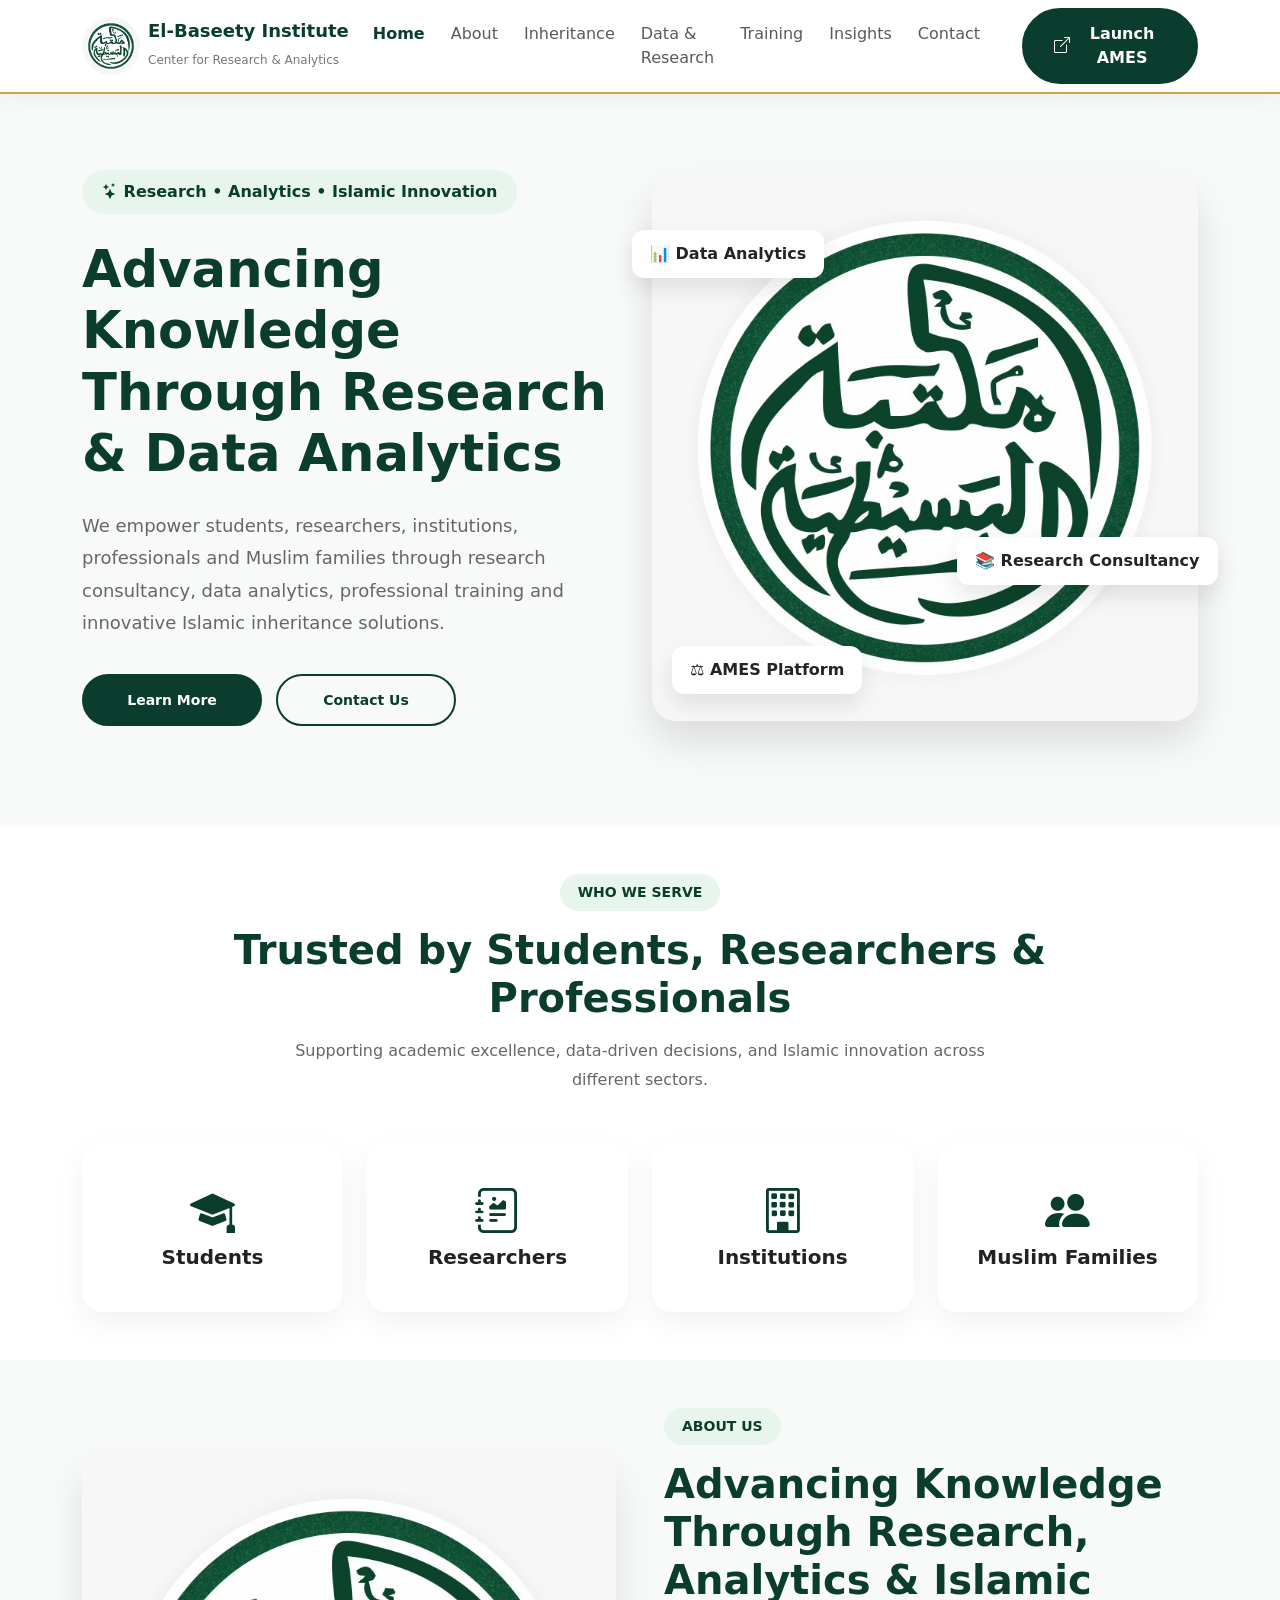
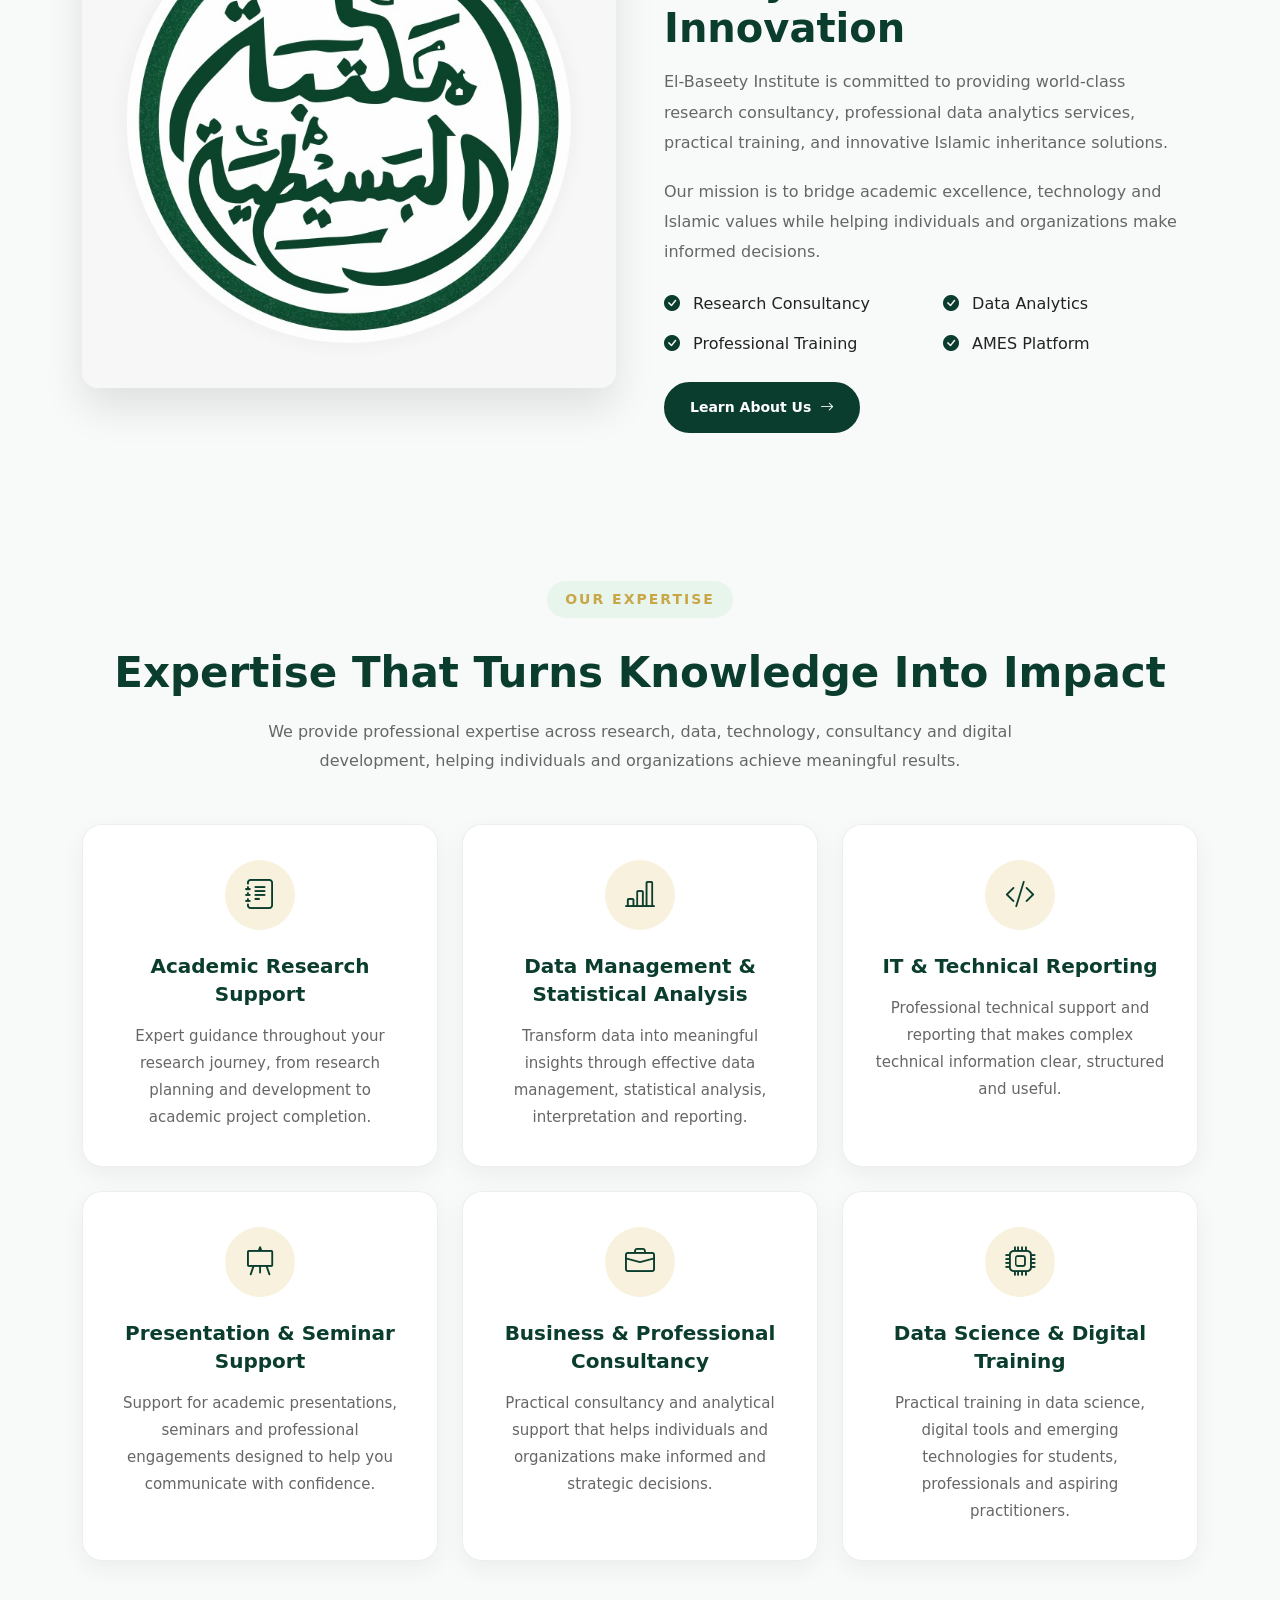
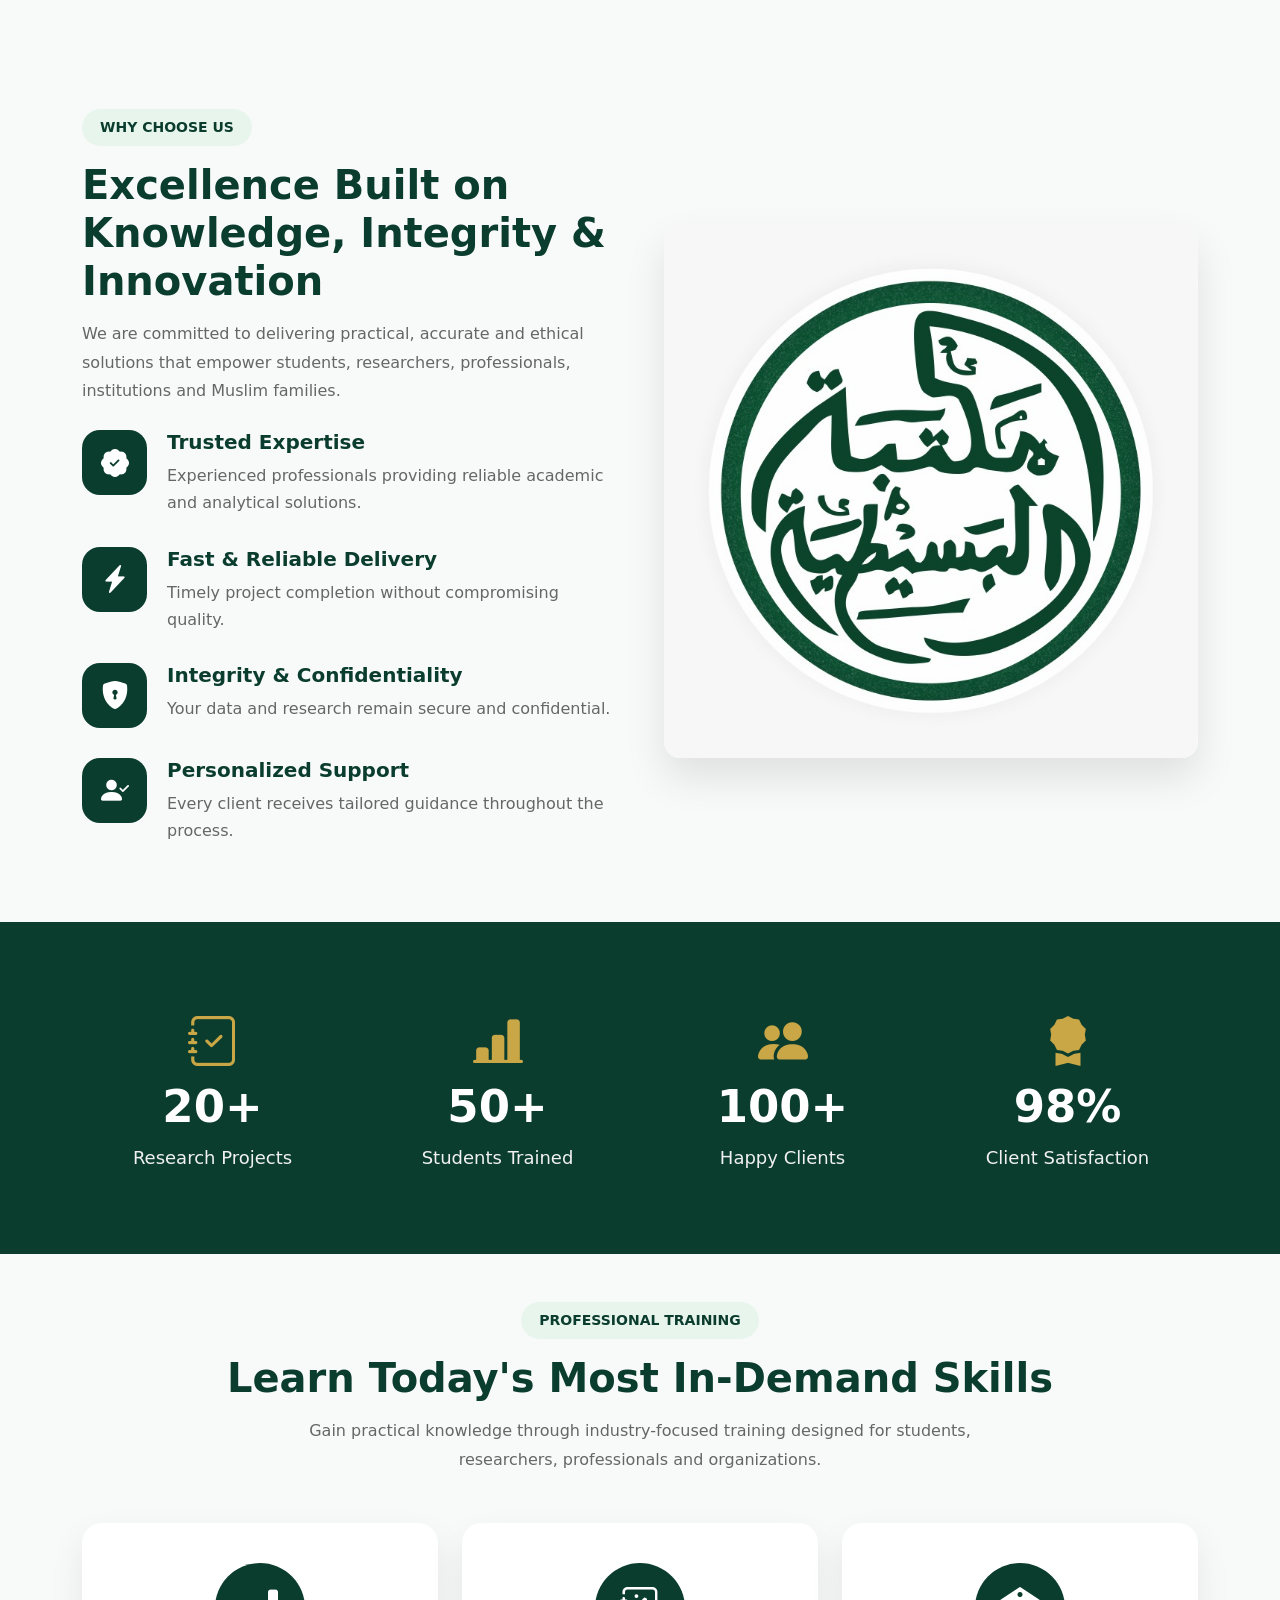
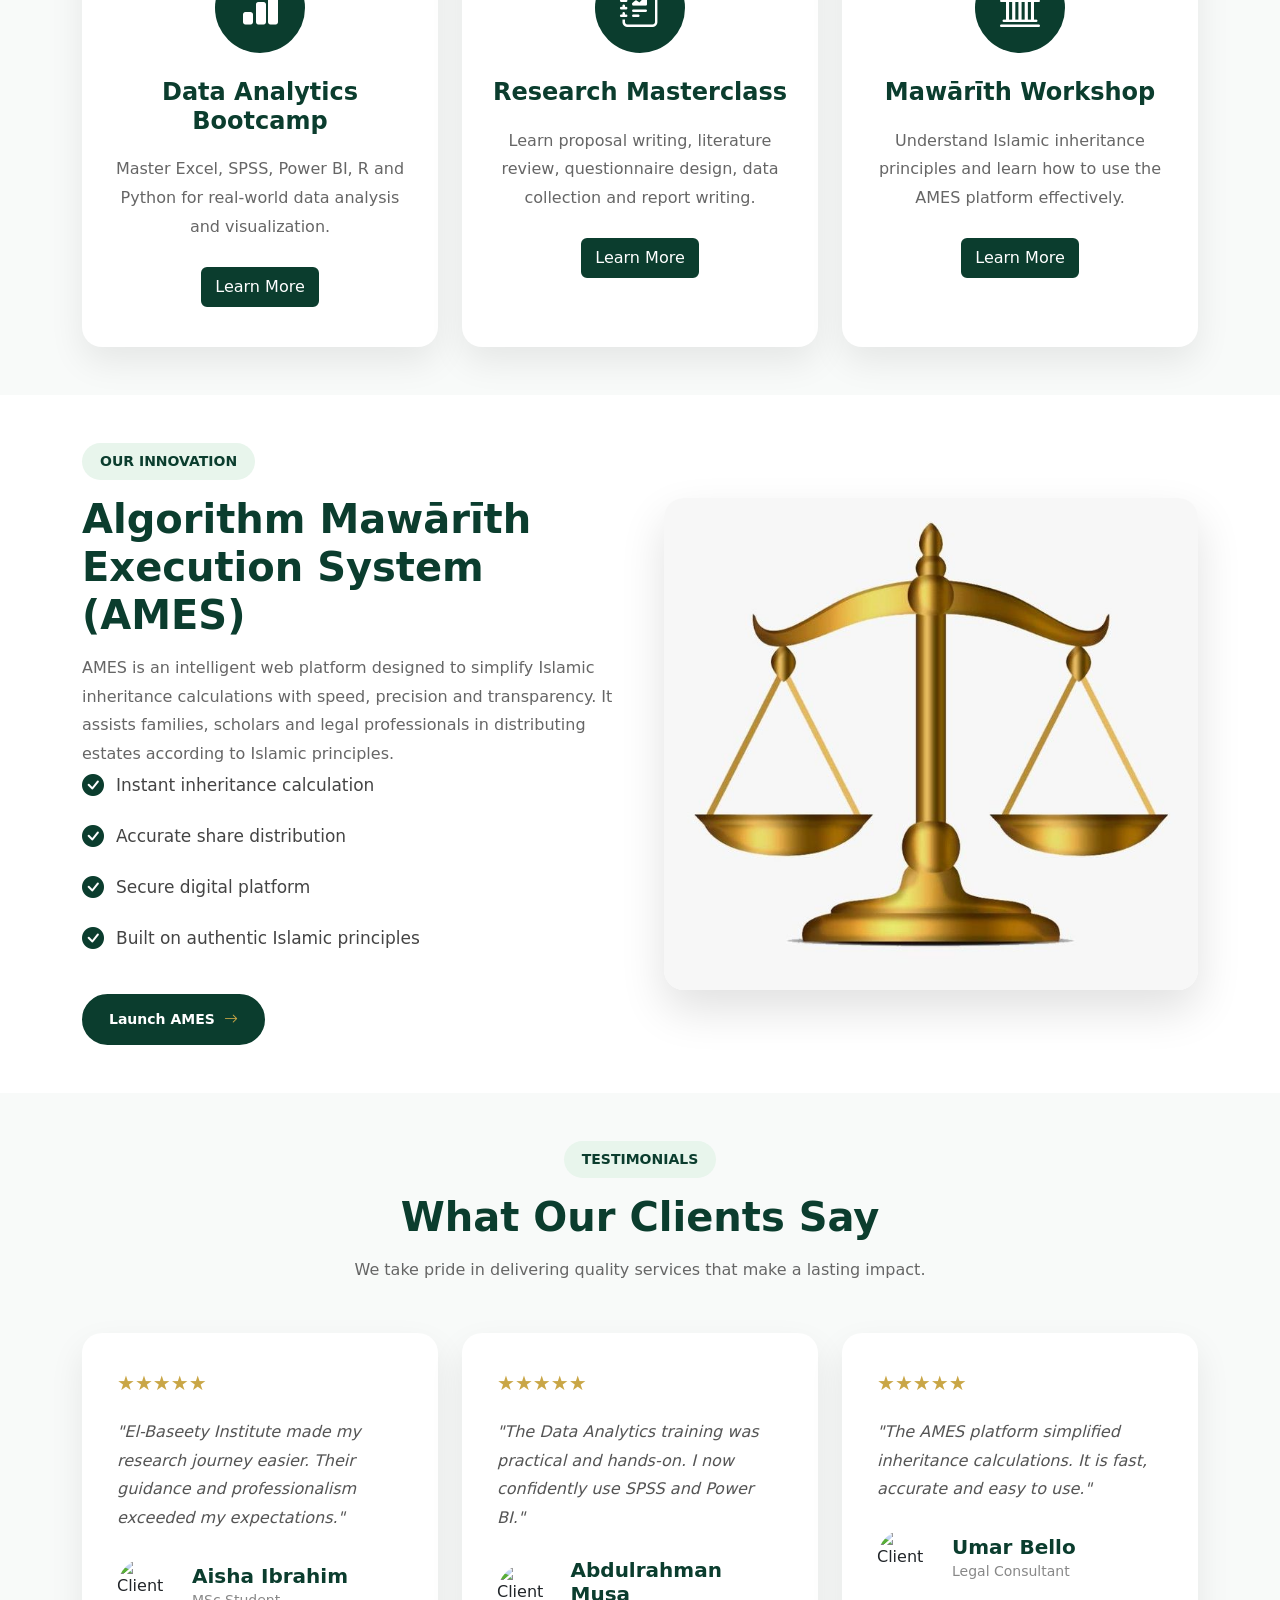
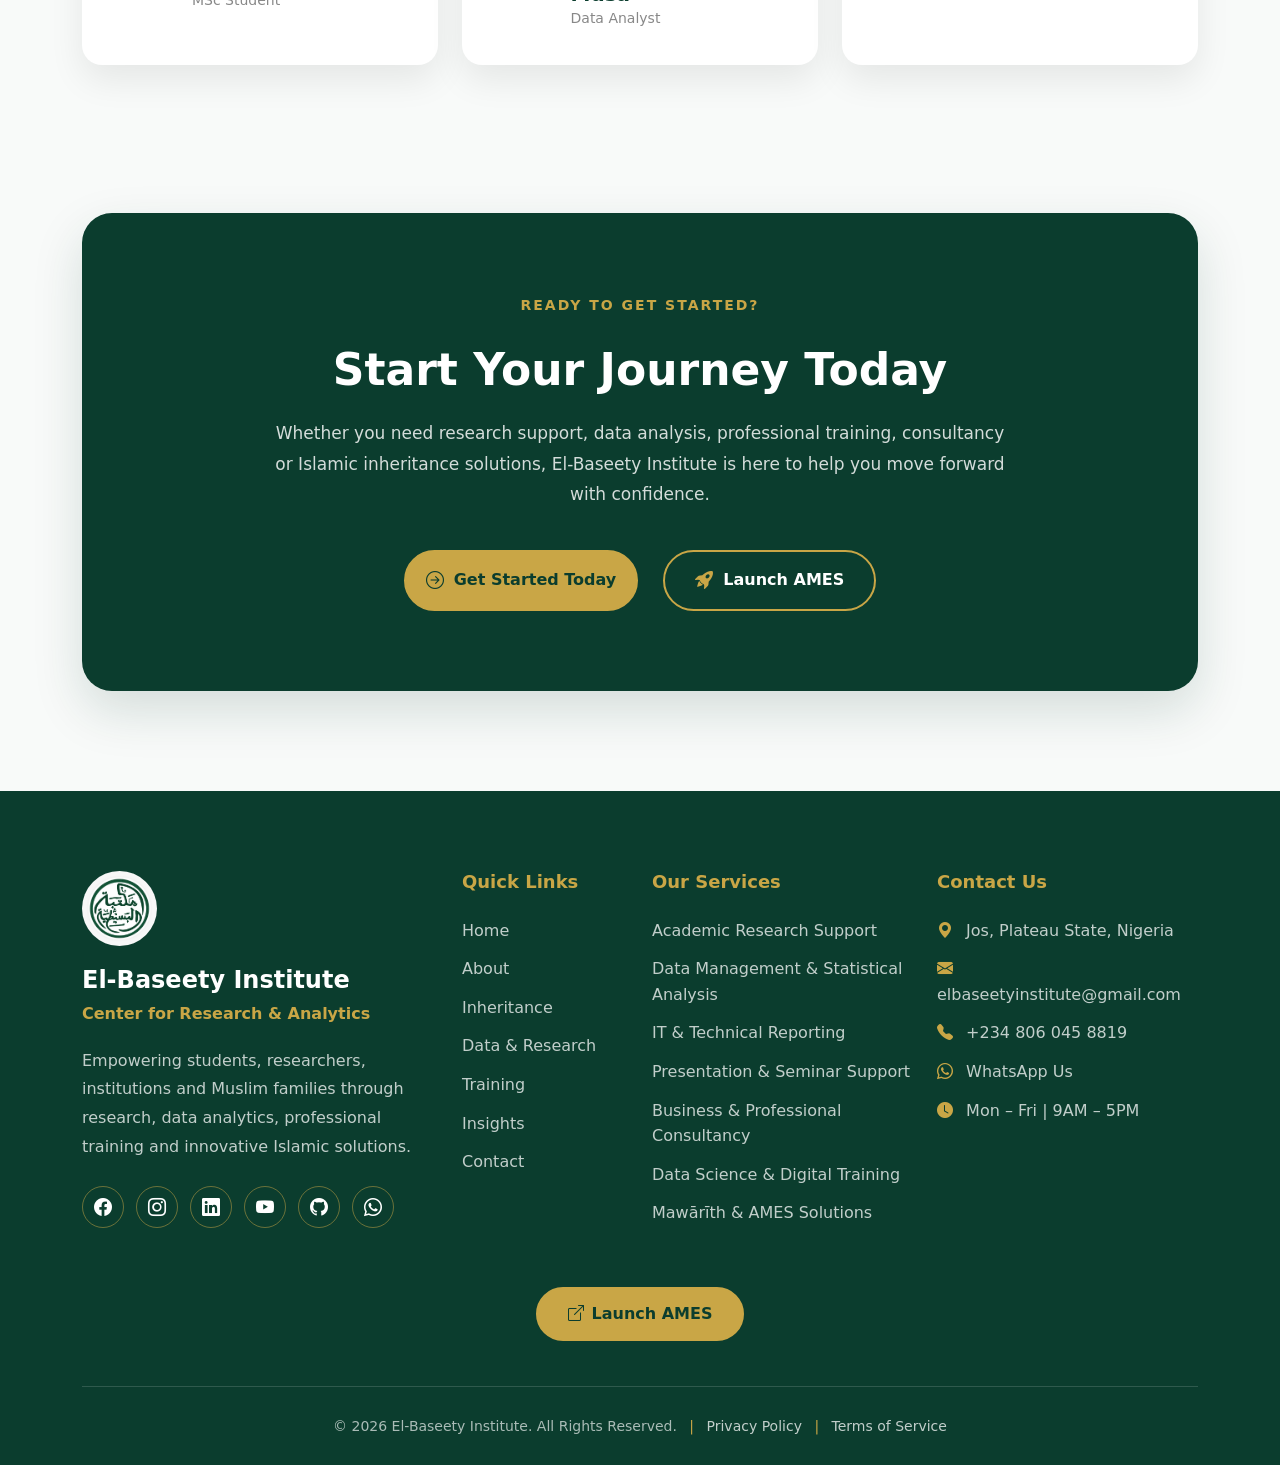
==== index.html @ 878f64c5 "Complete El-Baseety Institute website" ====
<!DOCTYPE html>
<html lang="en">

<head>

<meta charset="UTF-8">
<meta name="viewport" content="width=device-width, initial-scale=1.0">

<title>El-Baseety Institute | Center for Research & Analytics</title>

<!-- Bootstrap CSS -->
<link href="bootstrap-5.3.8-dist/css/bootstrap.min.css"
rel="stylesheet">

<!-- Bootstrap Icons -->
<link rel="stylesheet"
href="https://cdn.jsdelivr.net/npm/bootstrap-icons@1.11.3/font/bootstrap-icons.min.css">

<!-- Google Fonts -->
<link href="https://fonts.googleapis.com/css2?family=Poppins:wght@300;400;500;600;700;800&display=swap"
rel="stylesheet">

<!-- Custom CSS -->
<link rel="stylesheet" href="style.css">
<link rel="stylesheet" href="bootstrap-5.3.8-dist/css/bootstrap.min.css">

</head>

<body>
<!-- ================= NAVBAR ================= -->

<nav class="navbar navbar-expand-lg fixed-top custom-navbar">
<div class="container">

<!-- Logo -->

<a class="navbar-brand d-flex align-items-center" href="index.html">

<img src="bootstrap-5.3.8-dist/WhatsApp Image 2026-04-06 at 10.52.43 PM.jpeg"
    alt="Logo"
    class="logo">

<div class="ms-2">

<h5 class="mb-0">
    El-Baseety Institute
</h5>

<small>
    Center for Research & Analytics
</small>

</div>

</a>

<!-- Mobile Button -->

<button class="navbar-toggler"
type="button"
data-bs-toggle="collapse"
data-bs-target="#navbarMenu">

<span class="navbar-toggler-icon"></span>

</button>

<!-- Menu -->

<div class="collapse navbar-collapse"
id="navbarMenu">

<ul class="navbar-nav ms-auto me-3">

<li class="nav-item">
    <a class="nav-link active" href="index.html">Home</a>
</li>

<li class="nav-item">
    <a class="nav-link" href="about.html">About</a>
</li>

<li class="nav-item">
    <a class="nav-link" href="inheritance.html">Inheritance</a>
</li>

<li class="nav-item">
    <a class="nav-link" href="Data_research.html">Data & Research</a>
</li>

<li class="nav-item">
    <a class="nav-link" href="Training.html">Training</a>
</li>

<li class="nav-item">
    <a class="nav-link" href="insight.html">Insights</a>
</li>

<li class="nav-item">
    <a class="nav-link" href="contact.html">Contact</a>
</li>

</ul>

<a href="https://your-ames-link.com"
target="_blank"
class="btn btn-launch">

<i class="bi bi-box-arrow-up-right me-2"></i>

Launch AMES

</a>

</div>

</div>

</nav>
<!-- ================= HERO SECTION ================= -->

<section class="hero">

<div class="container">

<div class="row align-items-center">

    <!-- Left Content -->

    <div class="col-lg-6">

        <span class="hero-badge">

            <i class="bi bi-stars"></i>

            Research • Analytics • Islamic Innovation

        </span>

        <h1>

            Advancing Knowledge Through Research &
            Data Analytics

        </h1>

        <p>

            We empower students, researchers, institutions,
            professionals and Muslim families through
            research consultancy, data analytics,
            professional training and innovative
            Islamic inheritance solutions.

        </p>

        <div class="hero-buttons">

            <a href="about.html" class="btn btn-brand">

                Learn More

            </a>

            <a href="contact.html" class="btn btn-outline-brand">

                Contact Us

            </a>

        </div>

    </div>

    <!-- Right Image -->

    <div class="col-lg-6">

        <div class="hero-image">

            <img src="bootstrap-5.3.8-dist/WhatsApp Image 2026-04-06 at 10.52.43 PM.jpeg"
                    class="img-fluid"
                    alt="Research">

            <div class="floating-card card1">

                📊 Data Analytics

            </div>

            <div class="floating-card card2">

                📚 Research Consultancy

            </div>

            <div class="floating-card card3">

                ⚖️ AMES Platform

            </div>

        </div>

    </div>

</div>

</div>

</section>
<!-- ================= TRUSTED BY ================= -->

<section class="trusted py-5">

<div class="container">

<div class="text-center mb-5">

    <span class="section-tag">
        WHO WE SERVE
    </span>

    <h2 class="section-title">

        Trusted by Students, Researchers &
        Professionals

    </h2>

    <p class="section-text">

        Supporting academic excellence, data-driven decisions,
        and Islamic innovation across different sectors.

    </p>

</div>

<div class="row text-center g-4">

    <div class="col-6 col-md-3">

        <div class="trusted-card">

            <i class="bi bi-mortarboard-fill"></i>

            <h5>Students</h5>

        </div>

    </div>

    <div class="col-6 col-md-3">

        <div class="trusted-card">

            <i class="bi bi-journal-richtext"></i>

            <h5>Researchers</h5>

        </div>

    </div>

    <div class="col-6 col-md-3">

        <div class="trusted-card">

            <i class="bi bi-building"></i>

            <h5>Institutions</h5>

        </div>

    </div>

    <div class="col-6 col-md-3">

        <div class="trusted-card">

            <i class="bi bi-people-fill"></i>

            <h5>Muslim Families</h5>

        </div>

    </div>

</div>

</div>

</section>
<!-- ================= ABOUT PREVIEW ================= -->

<section class="about-preview py-5">

<div class="container">

<div class="row align-items-center g-5">

    <!-- Left Image -->

    <div class="col-lg-6">

        <div class="about-image">

            <img src="bootstrap-5.3.8-dist/WhatsApp Image 2026-04-06 at 10.52.43 PM.jpeg"
                    class="img-fluid rounded-4"
                    alt="El-Baseety Institute">

        </div>

    </div>

    <!-- Right Content -->

    <div class="col-lg-6">

        <span class="section-tag">

            ABOUT US

        </span>

        <h2 class="section-title">

            Advancing Knowledge Through Research,
            Analytics & Islamic Innovation

        </h2>

        <p>

            El-Baseety Institute is committed to providing
            world-class research consultancy, professional
            data analytics services, practical training,
            and innovative Islamic inheritance solutions.

        </p>

        <p>

            Our mission is to bridge academic excellence,
            technology and Islamic values while helping
            individuals and organizations make informed decisions.

        </p>

        <div class="row mt-4">

            <div class="col-6 mb-3">

                <div class="about-item">

                    <i class="bi bi-check-circle-fill"></i>

                    Research Consultancy

                </div>

            </div>

            <div class="col-6 mb-3">

                <div class="about-item">

                    <i class="bi bi-check-circle-fill"></i>

                    Data Analytics

                </div>

            </div>

            <div class="col-6 mb-3">

                <div class="about-item">

                    <i class="bi bi-check-circle-fill"></i>

                    Professional Training

                </div>

            </div>

            <div class="col-6 mb-3">

                <div class="about-item">

                    <i class="bi bi-check-circle-fill"></i>

                    AMES Platform

                </div>

            </div>

        </div>

    <a href="about.html" class="btn-learn">

    Learn About Us

    <i class="bi bi-arrow-right"></i>

</a>

    </div>

</div>

</div>

</section>
<!--=========================================
    OUR EXPERTISE
==========================================-->

<section class="our-expertise">

<div class="container">

    <div class="text-center mb-5">

        <span class="section-tag">
            OUR EXPERTISE
        </span>

        <h2 class="section-title">
            Expertise That Turns Knowledge Into Impact
        </h2>

        <p class="section-description">

            We provide professional expertise across research,
            data, technology, consultancy and digital development,
            helping individuals and organizations achieve meaningful results.

        </p>

    </div>

    <div class="row g-4">

        <!-- Academic Research -->

        <div class="col-lg-4 col-md-6">

            <div class="service-card">

                <div class="service-icon">
                    <i class="bi bi-journal-text"></i>
                </div>

                <h3>Academic Research Support</h3>

                <p>
                    Expert guidance throughout your research journey,
                    from research planning and development to
                    academic project completion.
                </p>

            </div>

        </div>


        <!-- Data Analysis -->

        <div class="col-lg-4 col-md-6">

            <div class="service-card">

                <div class="service-icon">
                    <i class="bi bi-bar-chart-line"></i>
                </div>

                <h3>Data Management & Statistical Analysis</h3>

                <p>
                    Transform data into meaningful insights through
                    effective data management, statistical analysis,
                    interpretation and reporting.
                </p>

            </div>

        </div>


        <!-- IT -->

        <div class="col-lg-4 col-md-6">

            <div class="service-card">

                <div class="service-icon">
                    <i class="bi bi-code-slash"></i>
                </div>

                <h3>IT & Technical Reporting</h3>

                <p>
                    Professional technical support and reporting
                    that makes complex technical information clear,
                    structured and useful.
                </p>

            </div>

        </div>


        <!-- Presentation -->

        <div class="col-lg-4 col-md-6">

            <div class="service-card">

                <div class="service-icon">
                    <i class="bi bi-easel"></i>
                </div>

                <h3>Presentation & Seminar Support</h3>

                <p>
                    Support for academic presentations, seminars
                    and professional engagements designed to help
                    you communicate with confidence.
                </p>

            </div>

        </div>


        <!-- Consultancy -->

        <div class="col-lg-4 col-md-6">

            <div class="service-card">

                <div class="service-icon">
                    <i class="bi bi-briefcase"></i>
                </div>

                <h3>Business & Professional Consultancy</h3>

                <p>
                    Practical consultancy and analytical support
                    that helps individuals and organizations make
                    informed and strategic decisions.
                </p>

            </div>

        </div>


        <!-- Data Science -->

        <div class="col-lg-4 col-md-6">

            <div class="service-card">

                <div class="service-icon">
                    <i class="bi bi-cpu"></i>
                </div>

                <h3>Data Science & Digital Training</h3>

                <p>
                    Practical training in data science, digital
                    tools and emerging technologies for students,
                    professionals and aspiring practitioners.
                </p>

            </div>

        </div>

    </div>

</div>

</section>
<!-- ================= WHY CHOOSE US ================= -->

<section class="why-us py-5">

<div class="container">

<div class="row align-items-center g-5">

    <!-- Left -->

    <div class="col-lg-6">

        <span class="section-tag">

            WHY CHOOSE US

        </span>

        <h2 class="section-title">

            Excellence Built on Knowledge, Integrity & Innovation

        </h2>

        <p class="section-text mb-4">

            We are committed to delivering practical, accurate and ethical
            solutions that empower students, researchers, professionals,
            institutions and Muslim families.

        </p>

        <div class="why-item">

            <i class="bi bi-patch-check-fill"></i>

            <div>

                <h5>Trusted Expertise</h5>

                <p>
                    Experienced professionals providing reliable academic
                    and analytical solutions.
                </p>

            </div>

        </div>

        <div class="why-item">

            <i class="bi bi-lightning-charge-fill"></i>

            <div>

                <h5>Fast & Reliable Delivery</h5>

                <p>
                    Timely project completion without compromising quality.
                </p>

            </div>

        </div>

        <div class="why-item">

            <i class="bi bi-shield-lock-fill"></i>

            <div>

                <h5>Integrity & Confidentiality</h5>

                <p>
                    Your data and research remain secure and confidential.
                </p>

            </div>

        </div>

        <div class="why-item">

            <i class="bi bi-person-check-fill"></i>

            <div>

                <h5>Personalized Support</h5>

                <p>
                    Every client receives tailored guidance throughout the process.
                </p>

            </div>

        </div>

    </div>

    <!-- Right -->

    <div class="col-lg-6">

        <div class="why-image">

            <img src="bootstrap-5.3.8-dist/WhatsApp Image 2026-04-06 at 10.52.43 PM.jpeg"
                    class="img-fluid rounded-4"
                    alt="Why Choose Us">

        </div>

    </div>

</div>

</div>

</section>
<!--================ IMPACT STATS ================-->

<section class="stats-section py-5">

<div class="container">

<div class="row text-center g-4">

    <div class="col-md-3 col-6">

        <div class="stat-box">

            <i class="bi bi-journal-check"></i>

            <h2>20+</h2>

            <p>Research Projects</p>

        </div>

    </div>

    <div class="col-md-3 col-6">

        <div class="stat-box">

            <i class="bi bi-bar-chart-line-fill"></i>

            <h2>50+</h2>

            <p>Students Trained</p>

        </div>

    </div>

    <div class="col-md-3 col-6">

        <div class="stat-box">

            <i class="bi bi-people-fill"></i>

            <h2>100+</h2>

            <p>Happy Clients</p>

        </div>

    </div>

    <div class="col-md-3 col-6">

        <div class="stat-box">

            <i class="bi bi-award-fill"></i>

            <h2>98%</h2>

            <p>Client Satisfaction</p>

        </div>

    </div>

</div>

</div>

</section>
<!--================ FEATURED TRAINING ================-->

<section class="training-section py-5">

<div class="container">

<div class="text-center mb-5">

    <span class="section-tag">

        PROFESSIONAL TRAINING

    </span>

    <h2 class="section-title">

        Learn Today's Most In-Demand Skills

    </h2>

    <p class="section-text">

        Gain practical knowledge through industry-focused training designed
        for students, researchers, professionals and organizations.

    </p>

</div>

<div class="row g-4">

    <!-- Course 1 -->

    <div class="col-lg-4">

        <div class="course-card">

            <div class="course-icon">

                <i class="bi bi-bar-chart-fill"></i>

            </div>

            <h4>

                Data Analytics Bootcamp

            </h4>

            <p>

                Master Excel, SPSS, Power BI, R and Python for real-world
                data analysis and visualization.

            </p>

            <a href="training.html" class="btn btn-brand">

                Learn More

            </a>

        </div>

    </div>

    <!-- Course 2 -->

    <div class="col-lg-4">

        <div class="course-card">

            <div class="course-icon">

                <i class="bi bi-journal-richtext"></i>

            </div>

            <h4>

                Research Masterclass

            </h4>

            <p>

                Learn proposal writing, literature review,
                questionnaire design, data collection and report writing.

            </p>

            <a href="training.html" class="btn btn-brand">

                Learn More

            </a>

        </div>

    </div>

    <!-- Course 3 -->

    <div class="col-lg-4">

        <div class="course-card">

            <div class="course-icon">

                <i class="bi bi-bank2"></i>

            </div>

            <h4>

                Mawārīth Workshop

            </h4>

            <p>

                Understand Islamic inheritance principles and learn how to
                use the AMES platform effectively.

            </p>

            <a href="training.html" class="btn btn-brand">

                Learn More

            </a>

        </div>

    </div>

</div>

</div>

</section>
<!--================ AMES SHOWCASE ================-->

<section class="ames-showcase py-5">

<div class="container">

<div class="row align-items-center g-5">

    <!-- Left -->

    <div class="col-lg-6">

        <span class="section-tag">

            OUR INNOVATION

        </span>

        <h2 class="section-title">

            Algorithm Mawārīth Execution System (AMES)

        </h2>

        <p class="section-text">

            AMES is an intelligent web platform designed to simplify
            Islamic inheritance calculations with speed, precision and
            transparency. It assists families, scholars and legal
            professionals in distributing estates according to Islamic
            principles.

        </p>

        <div class="ames-feature">

            <i class="bi bi-check-circle-fill"></i>

            Instant inheritance calculation

        </div>

        <div class="ames-feature">

            <i class="bi bi-check-circle-fill"></i>

            Accurate share distribution

        </div>

        <div class="ames-feature">

            <i class="bi bi-check-circle-fill"></i>

            Secure digital platform

        </div>

        <div class="ames-feature">

            <i class="bi bi-check-circle-fill"></i>

            Built on authentic Islamic principles

        </div>

        <div class="mt-4">

<a href="ames.html" class="innovation-btn">

    Launch AMES

    <i class="bi bi-arrow-right"></i>

</a>

</div>

    </div>

    <!-- Right -->

    <div class="col-lg-6">

        <div class="ames-image">

            <img src="./img/AMES.jfif"
                    class="img-fluid"
                    alt="AMES Dashboard">

        </div>

    </div>

</div>

</div>

</section>
<!--================ TESTIMONIALS ================-->

<section class="testimonials py-5">

<div class="container">

<div class="text-center mb-5">

    <span class="section-tag">

        TESTIMONIALS

    </span>

    <h2 class="section-title">

        What Our Clients Say

    </h2>

    <p class="section-text">

        We take pride in delivering quality services that make a lasting impact.

    </p>

</div>

<div class="row g-4">

    <!-- Testimonial 1 -->

    <div class="col-lg-4">

        <div class="testimonial-card">

            <div class="stars">

                ★★★★★

            </div>

            <p>

                "El-Baseety Institute made my research journey easier.
                Their guidance and professionalism exceeded my expectations."

            </p>

            <div class="client-info">

                <img src="images/user1.jpg" alt="Client">

                <div>

                    <h5>Aisha Ibrahim</h5>

                    <small>MSc Student</small>

                </div>

            </div>

        </div>

    </div>

    <!-- Testimonial 2 -->

    <div class="col-lg-4">

        <div class="testimonial-card">

            <div class="stars">

                ★★★★★

            </div>

            <p>

                "The Data Analytics training was practical and hands-on.
                I now confidently use SPSS and Power BI."

            </p>

            <div class="client-info">

                <img src="images/user2.jpg" alt="Client">

                <div>

                    <h5>Abdulrahman Musa</h5>

                    <small>Data Analyst</small>

                </div>

            </div>

        </div>

    </div>

    <!-- Testimonial 3 -->

    <div class="col-lg-4">

        <div class="testimonial-card">

            <div class="stars">

                ★★★★★

            </div>

            <p>

                "The AMES platform simplified inheritance calculations.
                It is fast, accurate and easy to use."

            </p>

            <div class="client-info">

                <img src="images/user3.jpg" alt="Client">

                <div>

                    <h5>Umar Bello</h5>

                    <small>Legal Consultant</small>

                </div>

            </div>

        </div>

    </div>

</div>

</div>

</section>

<!--=========================================
        START TODAY CTA
==========================================-->

<section class="start-today">

    <div class="container">

        <div class="start-today-wrapper">

            <span class="start-today-tag">
                READY TO GET STARTED?
            </span>

            <h2>
                Start Your Journey Today
            </h2>

            <p>
                Whether you need research support, data analysis,
                professional training, consultancy or Islamic
                inheritance solutions, El-Baseety Institute is
                here to help you move forward with confidence.
            </p>

            <div class="start-today-buttons">

                <a href="contact.html"
                   class="start-contact-btn">

                    <i class="bi bi-arrow-right-circle"></i>

                    <span>Get Started Today</span>

                </a>

                <a href="https://your-ames-link.com"
                   target="_blank"
                   class="start-ames-btn">

                    <i class="bi bi-rocket-takeoff-fill"></i>

                    <span>Launch AMES</span>

                </a>

            </div>

        </div>

    </div>

</section>
<!--================ MODERN FOOTER ================-->

<footer class="footer">

<div class="container">

    <div class="row gy-5">

        <!-- Brand -->

        <div class="col-lg-4">

            <img src="bootstrap-5.3.8-dist/WhatsApp Image 2026-04-06 at 10.52.43 PM.jpeg"
                    alt="El-Baseety Institute"
                    class="footer-logo">

            <h3>El-Baseety Institute</h3>

            <p class="footer-subtitle">
                Center for Research & Analytics
            </p>

            <p>
                Empowering students, researchers, institutions and
                Muslim families through research, data analytics,
                professional training and innovative Islamic solutions.
            </p>


            <!-- Social Icons -->

            <div class="social-icons mt-4">

                <a href="https://www.facebook.com/elbaseetyinstitute" aria-label="Facebook">
                    <i class="bi bi-facebook"></i>
                </a>

                <a href="https://www.instagram.com/elbaseetyinstitute" aria-label="Instagram">
                    <i class="bi bi-instagram"></i>
                </a>

                <a href="https://www.linkedin.com/company/elbaseetyinstitute" aria-label="LinkedIn">
                    <i class="bi bi-linkedin"></i>
                </a>

                <a href="https://www.youtube.com/channel/elbaseetyinstitute" aria-label="YouTube">
                    <i class="bi bi-youtube"></i>
                </a>

                <a href="https://github.com/ElBaseety-Institute"
                    target="_blank"
                    aria-label="GitHub">
                    <i class="bi bi-github"></i>
                </a>

                <a href="https://wa.me/2348060458819"
                    target="_blank"
                    aria-label="WhatsApp">
                    <i class="bi bi-whatsapp"></i>
                </a>

            </div>

        </div>


        <!-- Quick Links -->

        <div class="col-lg-2 col-md-6">

            <h5>Quick Links</h5>

            <ul class="footer-links">

                <li>
                    <a href="index.html">Home</a>
                </li>

                <li>
                    <a href="about.html">About</a>
                </li>

                <li>
                    <a href="inheritance.html">Inheritance</a>
                </li>

                <li>
                    <a href="Data_research.html">Data & Research</a>
                </li>

                <li>
                    <a href="Training.html">Training</a>
                </li>

                <li>
                    <a href="insight.html">Insights</a>
                </li>

                <li>
                    <a href="contact.html">Contact</a>
                </li>

            </ul>

        </div>


        <!-- Our Services -->

        <div class="col-lg-3 col-md-6">

            <h5>Our Services</h5>

            <ul class="footer-links">

                <li>
                    <a href="Data_research.html">
                        Academic Research Support
                    </a>
                </li>

                <li>
                    <a href="Data_research.html">
                        Data Management & Statistical Analysis
                    </a>
                </li>

                <li>
                    <a href="Data_research.html">
                        IT & Technical Reporting
                    </a>
                </li>

                <li>
                    <a href="Training.html">
                        Presentation & Seminar Support
                    </a>
                </li>

                <li>
                    <a href="Training.html">
                        Business & Professional Consultancy
                    </a>
                </li>

                <li>
                    <a href="Training.html">
                        Data Science & Digital Training
                    </a>
                </li>

                <li>
                    <a href="inheritance.html">
                        Mawārīth & AMES Solutions
                    </a>
                </li>

            </ul>

        </div>


        <!-- Contact -->

        <div class="col-lg-3">

            <h5>Contact Us</h5>

            <ul class="footer-links">

                <li>

                    <i class="bi bi-geo-alt-fill me-2"></i>

                    Jos, Plateau State, Nigeria

                </li>


                <li>

                    <i class="bi bi-envelope-fill me-2"></i>

                    <a href="mailto:elbaseetyinstitute@gmail.com">

                        elbaseetyinstitute@gmail.com

                    </a>

                </li>


                <li>

                    <i class="bi bi-telephone-fill me-2"></i>

                    <a href="tel:+2348060458819">

                        +234 806 045 8819

                    </a>

                </li>


                <li>

                    <i class="bi bi-whatsapp me-2"></i>

                    <a href="https://wa.me/2348060458819"
                        target="_blank">

                        WhatsApp Us

                    </a>

                </li>


                <li>

                    <i class="bi bi-clock-fill me-2"></i>

                    Mon – Fri | 9AM – 5PM

                </li>

            </ul>

        </div>

    </div>


    <!-- Launch AMES Button -->

    <div class="text-center mt-5">

        <a href="https://your-ames-link.com"
            target="_blank"
            class="btn btn-launch">

            <i class="bi bi-box-arrow-up-right me-2"></i>

            Launch AMES

        </a>

    </div>


    <!-- Footer Bottom -->

    <div class="footer-bottom">

        <p>

            © 2026 El-Baseety Institute. All Rights Reserved.

            <span>|</span>

            <a href="#">
                Privacy Policy
            </a>

            <span>|</span>

            <a href="#">
                Terms of Service
            </a>

        </p>

    </div>

</div>

</footer>


<!-- Bootstrap JS -->

<script src="bootstrap-5.3.8-dist/js/bootstrap.bundle.min.js"></script>

<script src="src.js"></script>

</body>

</html>
---- style.css ----
body{

    font-family: 'Poppins', sans-serif;

    overflow-x:hidden;

    background:#ffffff;

}

/* Navbar */
.custom-navbar  {

background:#fff;

padding:18px 0;

box-shadow:0 4px 25px rgba(0,0,0,.05);

transition:all .4s ease;

z-index:1000;

border-bottom: 2px solid #C9A646;
}

.custom-navbar.scrolled {
    background:#fff;

    box-shadow:0 6px 25px rgba(0,0,0,.08);

    border-bottom:2px solid #C9A646;
}


/* Logo */

.logo{

    width:58px;

    height:58px;

    object-fit:cover;

    border-radius:50%;

}

.navbar-brand h5{

    font-size:18px;

    font-weight:700;

    color:#0B3D2E;

    margin:0;

}

.navbar-brand small{

    font-size:12px;

    color:#777;

}

.nav-link {
    position: relative;
}

.nav-link.active {
    color: #0B3D2E !important;
    font-weight: 700;
}

.nav-link.active::after {
    position: absolute;
    left: 0;
    bottom: 0;
    width: 100%;
    height: 3px;
    background: #C9A646;
    border-radius: 10px;
}
.navbar-nav {
    gap: 10px;
}
@media (max-width: 991px){

    .navbar .navbar-collapse{

        text-align:center;

    }


    .navbar .navbar-nav{

        width:100%;

        align-items:center;

        justify-content:center;

        text-align:center;

    }


    .navbar .navbar-nav .nav-item{

        width:100%;

        text-align:center;

    }


    .navbar .navbar-nav .nav-link{

        display:block;

        text-align:center;

    }

}

/*=============================
    NAVBAR LAUNCH BUTTON
=============================*/

.custom-navbar .btn-launch{

background:#0B3D2E;

color:#fff !important;

padding:12px 30px;

border-radius:50px;

border:2px solid #0B3D2E;

font-weight:600;

transition:all .35s ease;

display:inline-flex;

align-items:center;

text-decoration:none;

margin-left: 18px;

}

.custom-navbar .btn-launch:hover{

background:#C9A646;

border-color:#C9A646;

color:#0B3D2E !important;

transform:translateY(-3px);

}

.custom-navbar.scrolled{

    background:#fff;

    box-shadow:0 6px 25px rgba(0,0,0,.08);
}

.brand-text h4{
    font-size:18px;
}

.brand-text span{
    font-size:11px;
}

.logo-img{
    width:50px;
    height:50px;
}

/* ================= HERO ================= */

.hero{

padding:170px 0 100px;

background:#f8faf9;

}

.hero-badge{

display:inline-block;

background:#e8f5ec;

color:#0B3D2E;

padding:10px 20px;

border-radius:30px;

font-weight:600;

margin-bottom:25px;

}


.hero h1{

font-size:3.2rem;

font-weight:700;

color:#0B3D2E;

line-height:1.2;

margin-bottom:25px;

}

.hero p{

font-size:18px;

color:#666;

line-height:1.8;

margin-bottom:35px;

}



/*=========================================
        HERO BUTTONS
==========================================*/

.hero-buttons{

    display:flex;

    align-items:center;

    gap:14px;

    flex-wrap:wrap;

}


.hero-buttons .btn{

    min-width:180px;

    min-height:52px;

    padding:13px 24px;

    display:inline-flex;

    align-items:center;

    justify-content:center;

    gap:9px;

    border-radius:50px;

    font-size:14px;

    font-weight:700;

    text-decoration:none;

    transition:all .35s ease;

}


/* Primary */

.hero-buttons .btn-primary{

    background:#C9A646;

    color:#0B3D2E;

    border:2px solid #C9A646;

}


.hero-buttons .btn-primary:hover{

    background:#fff;

    border-color:#fff;

    color:#0B3D2E;

    transform:translateY(-4px);

    box-shadow:0 10px 25px rgba(0,0,0,.15);

}


/* Secondary */

.hero-buttons .btn-outline{

    background:transparent;

    color:#fff;

    border:2px solid rgba(255,255,255,.8);

}


.hero-buttons .btn-outline:hover{

    background:#fff;

    color:#0B3D2E;

    border-color:#fff;

    transform:translateY(-4px);

}


/* Arrow animation */

.hero-buttons .btn i{

    transition:transform .3s ease;

}


.hero-buttons .btn:hover i{

    transform:translateX(5px);

}

.btn-brand{

    background:#0B3D2E !important;

    color:#fff !important;

    border:2px solid #0B3D2E !important;

    padding:14px 34px;

    border-radius:50px;

    font-weight:600;

    text-decoration:none;

    transition:all .35s ease;

}

.btn-brand:hover{

    background:#C9A646 !important;

    color:#0B3D2E !important;

    border-color:#C9A646 !important;

    transform:translateY(-4px);

}
.btn-brand:hover{

    background:#C9A646;

    border-color:#C9A646;

    color:#0B3D2E;

    transform:translateY(-4px);

}


.btn-outline-brand{

    background:transparent !important;

    color:#0B3D2E !important;

    border:2px solid #0B3D2E !important;

    padding:16px 34px;

    border-radius:60px;

    font-weight:600;

    text-decoration:none;

    transition:all .35s ease;

}

.btn-outline-brand:hover{

    background:#0B3D2E !important;

    color:#fff !important;

    transform:translateY(-4px);

}


/*=========================================
        HERO BUTTONS - MOBILE
==========================================*/

@media(max-width:768px){

    .hero-buttons{

        flex-direction:column;

        align-items:center;

        gap:12px;

        width:100%;

    }


    .hero-buttons .btn{

        width:100%;

        max-width:280px;

        min-width:0;

    }

}




.hero-image{

position:relative;

text-align:center;

}

.hero-image img{

border-radius:25px;

box-shadow:0 20px 40px rgba(0,0,0,.12);

}
/*=========================================
        HERO FLOATING CARDS
==========================================*/

.floating-card{

    position:absolute;

    background:white;

    padding:12px 18px;

    border-radius:12px;

    box-shadow:0 10px 25px rgba(0,0,0,.1);

    font-weight:600;

    animation:floatBadge 4s ease-in-out infinite;

    will-change:transform;

}


/*=========================================
        DIFFERENT ANIMATION TIMING
==========================================*/

.card1{

    top:10%;

    left:-20px;

    animation-delay:0s;

}


.card2{

    bottom:25%;

    right:-20px;

    animation-delay:1.2s;

}


.card3{

    bottom:5%;

    left:20px;

    animation-delay:2.4s;

}


/*=========================================
        FLOAT ANIMATION
==========================================*/

@keyframes floatBadge{

    0%,
    100%{

        transform:translateY(0);

    }

    50%{

        transform:translateY(-10px);

    }

}
/* ================= SECTION HEADINGS ================= */

.section-tag{

display:inline-block;

background:#e8f5ec;

color:#0B3D2E;

padding:8px 18px;

border-radius:30px;

font-size:14px;

font-weight:600;

margin-bottom:15px;

}

.section-title{

font-size:2.5rem;

font-weight:700;

color:#0B3D2E;

margin-bottom:15px;

}

.section-text{

color:#666;

max-width:700px;

margin:auto;

line-height:1.8;

}

/* ================= TRUSTED ================= */

.trusted{

background:#ffffff;

}

.trusted-card{

background:#fff;

padding:35px 20px;

border-radius:20px;

box-shadow:0 10px 30px rgba(0,0,0,.06);

transition:.4s;

height:100%;

}

.trusted-card:hover{

transform:translateY(-10px);

}

.trusted-card i{

font-size:45px;

color:#0B3D2E;

margin-bottom:15px;

}

.trusted-card h5{

font-weight:600;

color:#222;

}

.home-launch{

    background:#C9A646 !important;

    color:#0B3D2E !important;

    padding:16px 40px;

    border-radius:50px;

    border:2px solid #C9A646;

    font-weight:700;

    transition:all .35s ease;

}

.home-launch:hover{

    background:#0B3D2E !important;

    color:#fff !important;

    border-color:#0B3D2E;

    transform:translateY(-4px);

}


/* ================= ABOUT PREVIEW ================= */

.about-preview{

background:#f8faf9;

}

.about-image img{

width:100%;

border-radius:20px;

box-shadow:0 20px 40px rgba(0,0,0,.1);

}

.about-preview p{

color:#666;

line-height:1.9;

margin-bottom:18px;

}

.about-item{

font-weight:500;

color:#222;

}

.about-item i{

color:#0B3D2E;

margin-right:8px;

}
.about-preview .btn-learn{

    display:inline-flex;

    align-items:center;

    justify-content:center;

    gap:9px;

    min-width:180px;

    min-height:50px;

    padding:13px 24px;

    margin-top:10px;

    background:#0B3D2E;

    color:#fff !important;

    border:2px solid #0B3D2E;

    border-radius:50px;

    font-size:14px;

    font-weight:700;

    text-decoration:none;

    transition:all .35s ease;

}


.about-preview .btn-learn:hover{

    background:#C9A646;

    color:#0B3D2E !important;

    border-color:#C9A646;

    transform:translateY(-3px);

    box-shadow:0 10px 25px rgba(11,61,46,.15);

}


.about-preview .btn-learn i{

    transition:transform .3s ease;

}


.about-preview .btn-learn:hover i{

    transform:translateX(5px);

}

/*=========================================
        OUR EXPERTISE
==========================================*/

.our-expertise{

    padding:100px 0;

    background:#F8FAF9;

}


/* Section Heading */

.our-expertise .section-tag{

    color:#C9A646;

    font-size:14px;

    font-weight:700;

    letter-spacing:2px;

}


.our-expertise .section-title{

    color:#0B3D2E;

    font-size:42px;

    font-weight:800;

    margin-top:15px;

    margin-bottom:20px;

}


.our-expertise .section-description{

    max-width:750px;

    margin:0 auto;

    color:#666;

    font-size:16px;

    line-height:1.8;

}


/*=========================================
        SERVICE CARDS
==========================================*/

.our-expertise .service-card{

    height:100%;

    padding:35px 30px;

    background:#fff;

    border-radius:20px;

    border:1px solid rgba(11,61,46,.08);

    text-align:center;

    transition:all .35s ease;

    box-shadow:0 8px 25px rgba(0,0,0,.05);

}


.our-expertise .service-card:hover{

    transform:translateY(-8px);

    box-shadow:0 18px 40px rgba(11,61,46,.12);

    border-color:#C9A646;

}


/*=========================================
        SERVICE ICON
==========================================*/

.our-expertise .service-icon{

    width:70px;

    height:70px;

    margin:0 auto 22px;

    display:flex;

    align-items:center;

    justify-content:center;

    background:#F7F1DE;

    color:#0B3D2E;

    border-radius:50%;

    font-size:30px;

    transition:all .35s ease;

}


.our-expertise .service-card:hover .service-icon{

    background:#0B3D2E;

    color:#C9A646;

    transform:scale(1.08);

}


/*=========================================
        SERVICE TITLE
==========================================*/

.our-expertise .service-card h3{

    color:#0B3D2E;

    font-size:20px;

    font-weight:700;

    margin-bottom:15px;

    line-height:1.4;

}


/*=========================================
        SERVICE DESCRIPTION
==========================================*/

.our-expertise .service-card p{

    color:#666;

    font-size:15px;

    line-height:1.8;

    margin-bottom:0;

}


/*=========================================
        MOBILE
==========================================*/

@media(max-width:991px){

    .our-expertise{

        padding:80px 0;

    }

    .our-expertise .section-title{

        font-size:36px;

    }

}


@media(max-width:768px){

    .our-expertise{

        padding:70px 0;

    }

    .our-expertise .section-title{

        font-size:30px;

    }

    .our-expertise .section-description{

        font-size:15px;

    }

    .our-expertise .service-card{

        padding:30px 25px;

    }

}
/*================ WHY CHOOSE US ================*/

.why-us{

background:#f8faf9;

}

.why-item{

display:flex;

gap:20px;

margin-bottom:30px;

align-items:flex-start;

}

.why-item i{

width:65px;

height:65px;

background:#0B3D2E;

color:#fff;

display:flex;

justify-content:center;

align-items:center;

border-radius:18px;

font-size:28px;

flex-shrink:0;

}

.why-item h5{

font-weight:700;

color:#0B3D2E;

margin-bottom:8px;

}

.why-item p{

color:#666;

line-height:1.7;

margin:0;

}

.why-image img{

border-radius:25px;

box-shadow:0 20px 40px rgba(0,0,0,.1);

}
/*================ IMPACT STATS ================*/

.stats-section{

background:#0B3D2E;

color:#fff;

}

.stat-box{

padding:35px 20px;

}

.stat-box i{

font-size:50px;

color:#C9A646;

margin-bottom:20px;

}

.stat-box h2{

font-size:45px;

font-weight:700;

margin-bottom:10px;

}

.stat-box p{

font-size:18px;

margin:0;

color:#f1f1f1;

}
/*================ TRAINING ================*/

.training-section{

background:#f8faf9;

}

.course-card{

background:#fff;

border-radius:20px;

padding:40px 30px;

text-align:center;

height:100%;

transition:.4s;

box-shadow:0 15px 35px rgba(0,0,0,.08);

}

.course-card:hover{

transform:translateY(-12px);

box-shadow:0 25px 45px rgba(0,0,0,.12);

}

.course-icon{

width:90px;

height:90px;

background:#0B3D2E;

color:#fff;

border-radius:50%;

display:flex;

justify-content:center;

align-items:center;

margin:auto;

margin-bottom:25px;

}

.course-icon i{

font-size:40px;

}

.course-card h4{

color:#0B3D2E;

font-weight:700;

margin-bottom:20px;

}

.course-card p{

color:#666;

line-height:1.8;

margin-bottom:25px;

}
/*================ AMES SHOWCASE ================*/

.ames-showcase{

background:#ffffff;

}

.ames-image img{

width:100%;

border-radius:20px;

box-shadow:0 20px 45px rgba(0,0,0,.12);

}

.ames-feature{

display:flex;

align-items:center;

gap:12px;

margin-bottom:18px;

font-size:17px;

color:#444;

}

.ames-feature i{

color:#0B3D2E;

font-size:22px;

}
/*=========================================
        INNOVATION AMES BUTTON
==========================================*/

.innovation-btn{

    display:inline-flex;

    align-items:center;

    justify-content:center;

    gap:9px;

    min-width:180px;

    min-height:50px;

    padding:13px 25px;

    margin-top:15px;

    background:#0B3D2E;

    color:#fff !important;

    border:2px solid #0B3D2E;

    border-radius:50px;

    font-size:14px;

    font-weight:700;

    text-decoration:none;

    transition:all .35s ease;

}


.innovation-btn i{

    color:#C9A646;

    transition:transform .3s ease;

}


.innovation-btn:hover{

    background:#C9A646;

    color:#0B3D2E !important;

    border-color:#C9A646;

    transform:translateY(-3px);

    box-shadow:0 10px 25px rgba(11,61,46,.15);

}


.innovation-btn:hover i{

    transform:translateX(5px);

}


/*=========================================
        MOBILE
==========================================*/

@media(max-width:768px){

    .innovation-btn{

        min-width:170px;

        min-height:48px;

        padding:11px 20px;

        font-size:13px;

    }

}
/*================ TESTIMONIALS ================*/

.testimonials{

background:#f8faf9;

}

.testimonial-card{

background:#fff;

padding:35px;

border-radius:20px;

height:100%;

box-shadow:0 15px 35px rgba(0,0,0,.08);

transition:.4s;

}

.testimonial-card:hover{

transform:translateY(-10px);

}

.stars{

color:#C9A646;

font-size:20px;

margin-bottom:20px;

}

.testimonial-card p{

color:#555;

line-height:1.8;

font-style:italic;

}

.client-info{

display:flex;

align-items:center;

gap:15px;

margin-top:25px;

}

.client-info img{

width:60px;

height:60px;

border-radius:50%;

object-fit:cover;

}

.client-info h5{

margin:0;

color:#0B3D2E;

font-weight:700;

}

.client-info small{

color:#888;

}
/*================ BLOG ================*/

.blog-section{

background:#fff;

}

.blog-card{

background:#fff;

border-radius:20px;

overflow:hidden;

box-shadow:0 15px 35px rgba(0,0,0,.08);

transition:.4s;

}

.blog-card:hover{

transform:translateY(-10px);

}

.blog-card img{

width:100%;

height:250px;

object-fit:cover;

}

.blog-content{

padding:30px;

}

.blog-category{

background:#0B3D2E;

color:#fff;

padding:6px 15px;

border-radius:30px;

font-size:13px;

display:inline-block;

margin-bottom:20px;


}

.blog-content h4{

color:#0B3D2E;

margin-bottom:15px;

font-weight:700;

}

.blog-content p{

color:#666;

line-height:1.8;

}

.blog-content a{

color:#0B3D2E;

text-decoration:none;

font-weight:600;

}

.blog-content a:hover{

color:#C9A646;

}
/*=========================================
        START TODAY CTA
==========================================*/

.start-today{

    padding:100px 0;

    background:#F8FAF9;

}


.start-today-wrapper{

    background:#0B3D2E;

    padding:80px 50px;

    border-radius:30px;

    text-align:center;

    color:#fff;

    box-shadow:0 20px 50px rgba(11,61,46,.15);

}


/* Small Heading */

.start-today-tag{

    display:inline-block;

    color:#C9A646;

    font-size:14px;

    font-weight:700;

    letter-spacing:2px;

    margin-bottom:15px;

}


/* Main Heading */

.start-today-wrapper h2{

    color:#fff;

    font-size:44px;

    font-weight:800;

    line-height:1.3;

    margin:10px 0 20px;

}


/* Description */

.start-today-wrapper p{

    max-width:750px;

    margin:0 auto;

    color:rgba(255,255,255,.82);

    font-size:17px;

    line-height:1.8;

}


/*=========================================
        BUTTON CONTAINER
==========================================*/

.start-today-buttons{

    margin-top:40px;

    display:flex;

    justify-content:center;

    align-items:center;

    gap:25px;

    flex-wrap:wrap;

}


/*=========================================
        GET STARTED BUTTON
==========================================*/

.start-contact-btn{

    display:inline-flex;

    align-items:center;

    justify-content:center;

    gap:10px;

    min-width:190px;

    padding:15px 20px;

    background:#C9A646;

    color:#0B3D2E !important;

    border:2px solid #C9A646;

    border-radius:50px;

    font-size:16px;

    font-weight:700;

    text-decoration:none;

    transition:all .35s ease;

}


.start-contact-btn i{

    font-size:18px;

}


.start-contact-btn:hover{

    background:#fff;

    border-color:#fff;

    color:#0B3D2E !important;

    transform:translateY(-4px);

    box-shadow:0 12px 25px rgba(0,0,0,.18);

}


/*=========================================
        LAUNCH AMES BUTTON
==========================================*/

.start-ames-btn{

    display:inline-flex;

    align-items:center;

    justify-content:center;

    gap:10px;

    min-width:170px;

    padding:15px 30px;

    background:transparent;

    color:#fff !important;

    border:2px solid #C9A646;

    border-radius:50px;

    font-size:16px;

    font-weight:700;

    text-decoration:none;

    transition:all .35s ease;

}


.start-ames-btn i{

    font-size:18px;

    color:#C9A646;

}


.start-ames-btn:hover{

    background:#C9A646;

    border-color:#C9A646;

    color:#0B3D2E !important;

    transform:translateY(-4px);

    box-shadow:0 12px 25px rgba(201,166,70,.25);

}


.start-ames-btn:hover i{

    color:#0B3D2E;

}


/*=========================================
        HOME CTA - MOBILE BUTTONS
==========================================*/

@media(max-width:768px){

    .home-cta .cta-buttons{

        width:100%;

        display:flex;

        flex-direction:column;

        align-items:center;

        justify-content:center;

        gap:12px;

    }


    .home-cta .cta-buttons .btn{

        width:280px !important;

        max-width:280px !important;

        min-width:280px !important;

        height:52px;

        padding:12px 18px;

        margin:0 !important;

        display:flex !important;

        align-items:center;

        justify-content:center;

        text-align:center;

        box-sizing:border-box;

    }

}
/*=========================================
        MODERN FOOTER
==========================================*/

.footer{

    background:#0B3D2E;

    color:#fff;

    padding:80px 0 25px;

}


/*=========================================
        FOOTER BRAND
==========================================*/

.footer-logo{

    width:75px;

    height:75px;

    object-fit:cover;

    border-radius:50%;

    margin-bottom:20px;

}

.footer h3{

    color:#fff;

    font-size:24px;

    font-weight:700;

    margin-bottom:5px;

}

.footer-subtitle{

    color:#C9A646 !important;

    font-weight:600;

    margin-bottom:18px;

}

.footer p{

    color:rgba(255,255,255,.75);

    line-height:1.8;

}


/*=========================================
        FOOTER HEADINGS
==========================================*/

.footer h5{

    color:#C9A646;

    font-size:18px;

    font-weight:700;

    margin-bottom:25px;

}


/*=========================================
        FOOTER LINKS
==========================================*/

.footer-links{

    list-style:none;

    padding:0;

    margin:0;

}

.footer-links li{

    color:rgba(255,255,255,.75);

    margin-bottom:13px;

    line-height:1.6;

}

.footer-links a{

    color:rgba(255,255,255,.75);

    text-decoration:none;

    transition:all .3s ease;

}

.footer-links a:hover{

    color:#C9A646;

    padding-left:5px;

}


/*=========================================
        CONTACT ICONS
==========================================*/

.footer-links li i{

    color:#C9A646;

}


/*=========================================
        SOCIAL ICONS
==========================================*/

.social-icons{

    display:flex;

    align-items:center;

    gap:12px;

    flex-wrap:wrap;

}

.social-icons a{

    width:42px;

    height:42px;

    display:flex;

    align-items:center;

    justify-content:center;

    border:1px solid rgba(201,166,70,.5);

    border-radius:50%;

    color:#fff;

    text-decoration:none;

    font-size:18px;

    transition:all .3s ease;

}

.social-icons a:hover{

    background:#C9A646;

    color:#0B3D2E;

    border-color:#C9A646;

    transform:translateY(-4px);

}


/*=========================================
        LAUNCH AMES BUTTON
==========================================*/

.footer .btn-launch{

    background:#C9A646;

    color:#0B3D2E !important;

    border:2px solid #C9A646;

    padding:13px 30px;

    border-radius:50px;

    font-weight:700;

    text-decoration:none;

    display:inline-flex;

    align-items:center;

    justify-content:center;

    transition:all .35s ease;

}
.footer .btn-launch:hover{

    background:#fff;

    border-color:#fff;

    color:#0B3D2E !important;

    transform:translateY(-3px);

    box-shadow:0 10px 25px rgba(0,0,0,.2);

}


/*=========================================
        FOOTER BOTTOM
==========================================*/

.footer-bottom{

    margin-top:60px;

    padding-top:25px;

    border-top:1px solid rgba(255,255,255,.15);

    text-align:center;

}

.footer-bottom p{

    margin:0;

    font-size:14px;

    color:rgba(255,255,255,.65);

}

.footer-bottom a{

    color:rgba(255,255,255,.75);

    text-decoration:none;

    transition:.3s ease;

}

.footer-bottom a:hover{

    color:#C9A646;

}

.footer-bottom span{

    margin:0 8px;

    color:#C9A646;

}


/*=========================================
        MOBILE
==========================================*/

@media(max-width:991px){

    .footer{

        padding:65px 0 25px;

    }

}

/*=========================================
        MOBILE AMES BUTTON
==========================================*/

@media(max-width:768px){

    .footer .btn-launch{

        width:auto;

        max-width:190px;

        padding:15px 20px;

        font-size:13px;

        display:inline-flex;

    }

}

    .footer-bottom{

        margin-top:45px;

    }

    .footer-bottom p{

        line-height:2;

    }

    .social-icons{

        margin-bottom:10px;

    }
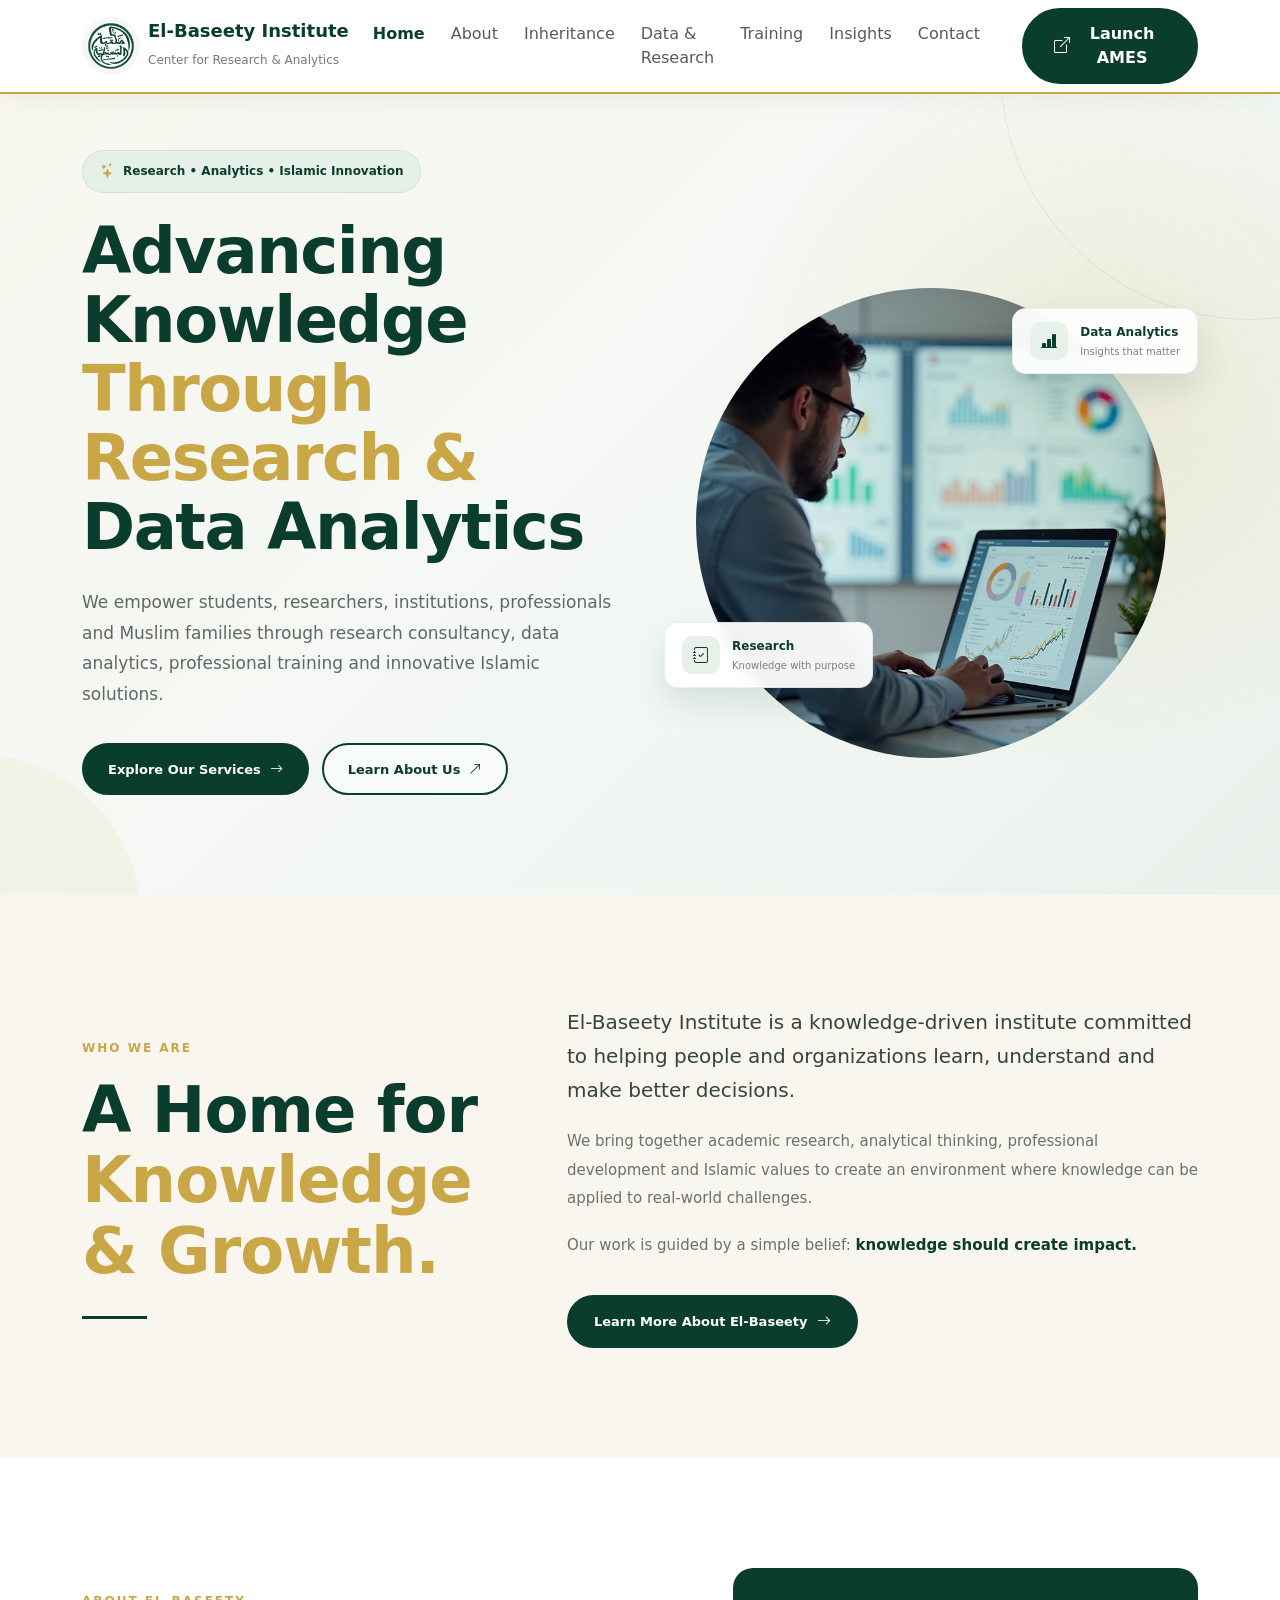
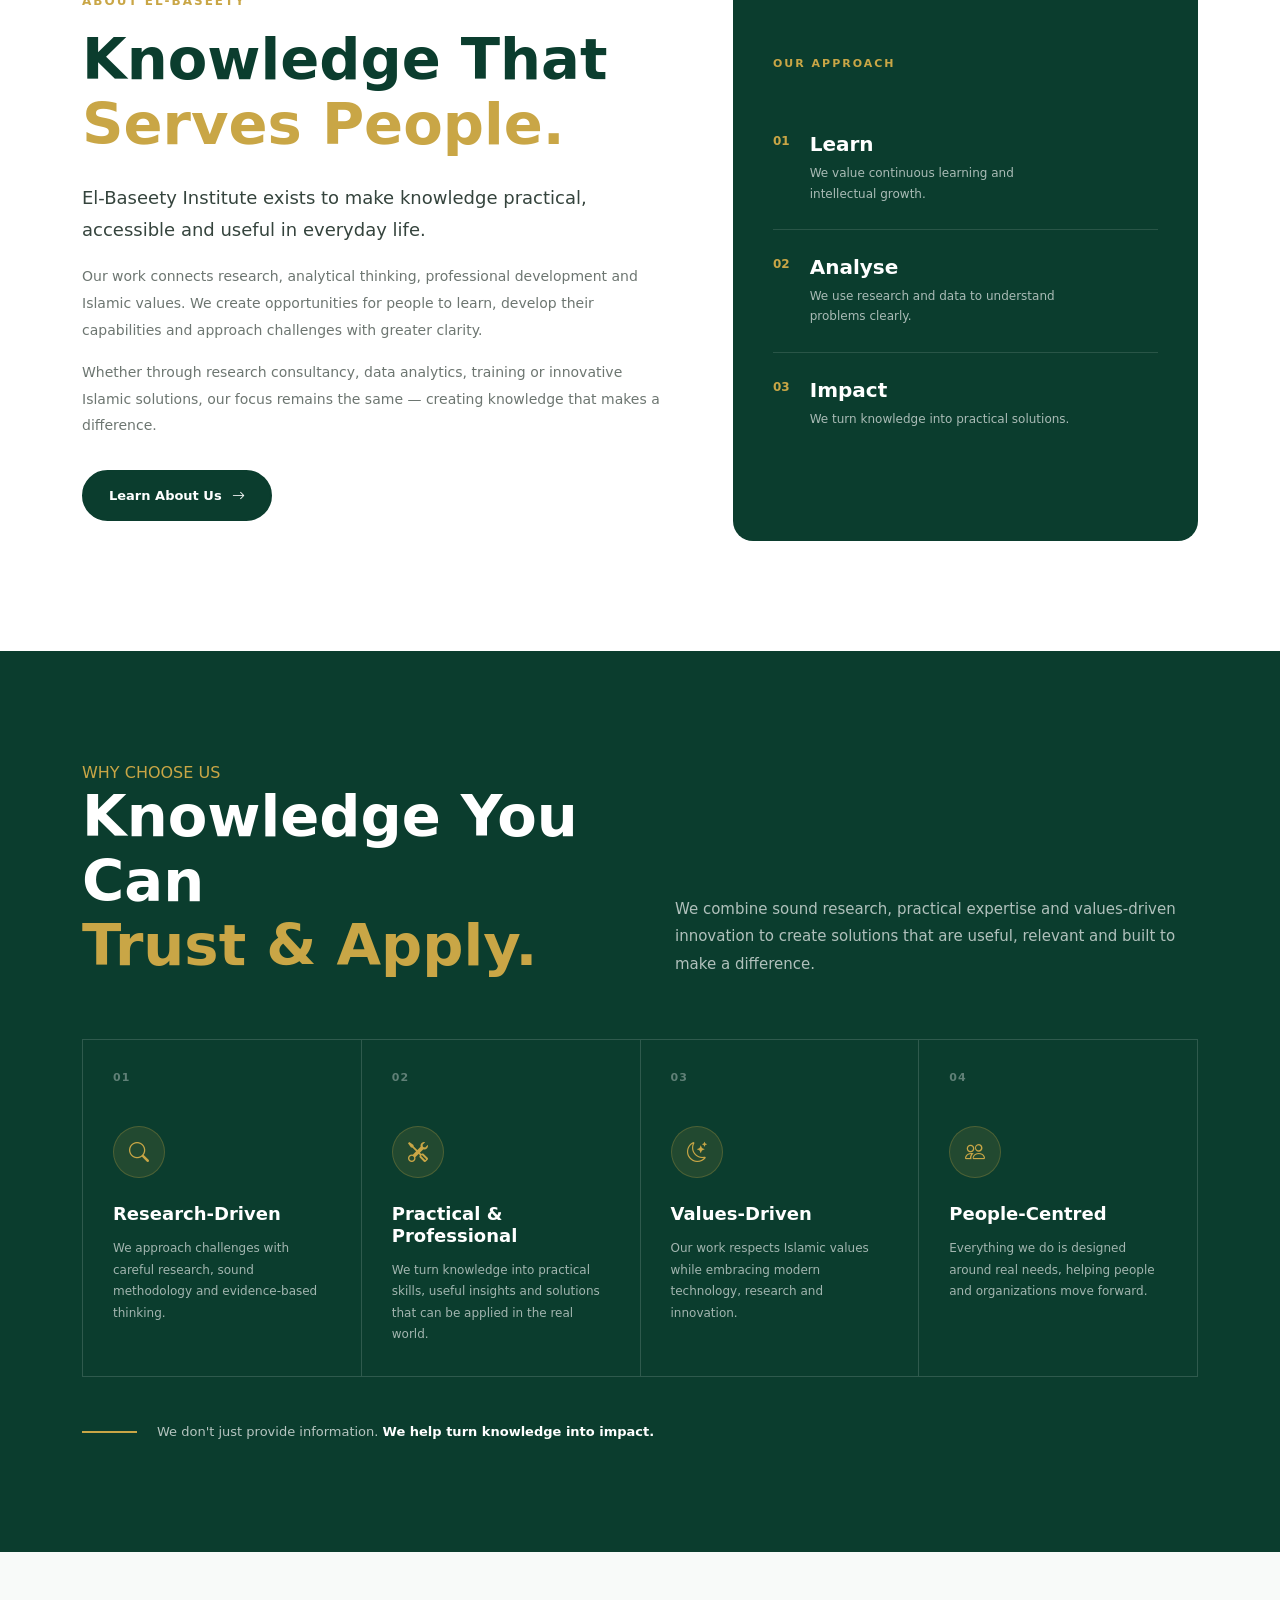
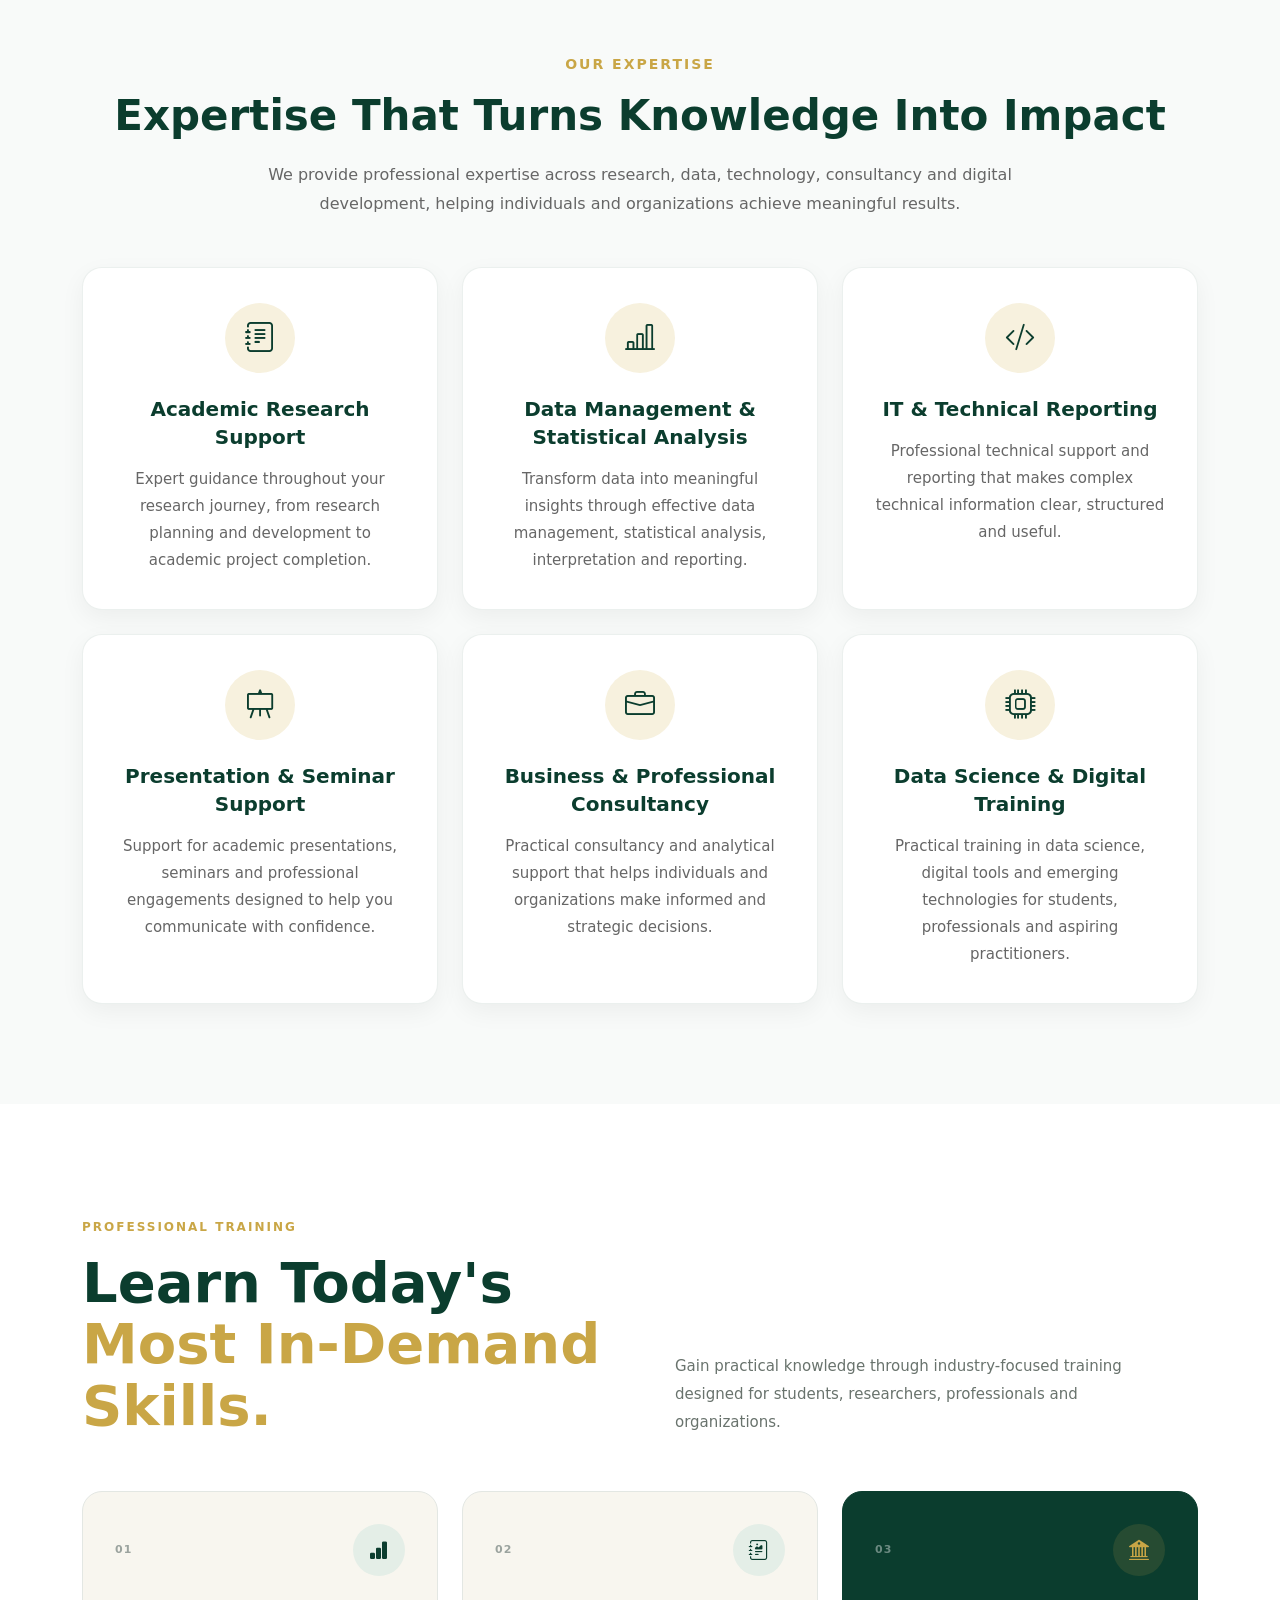
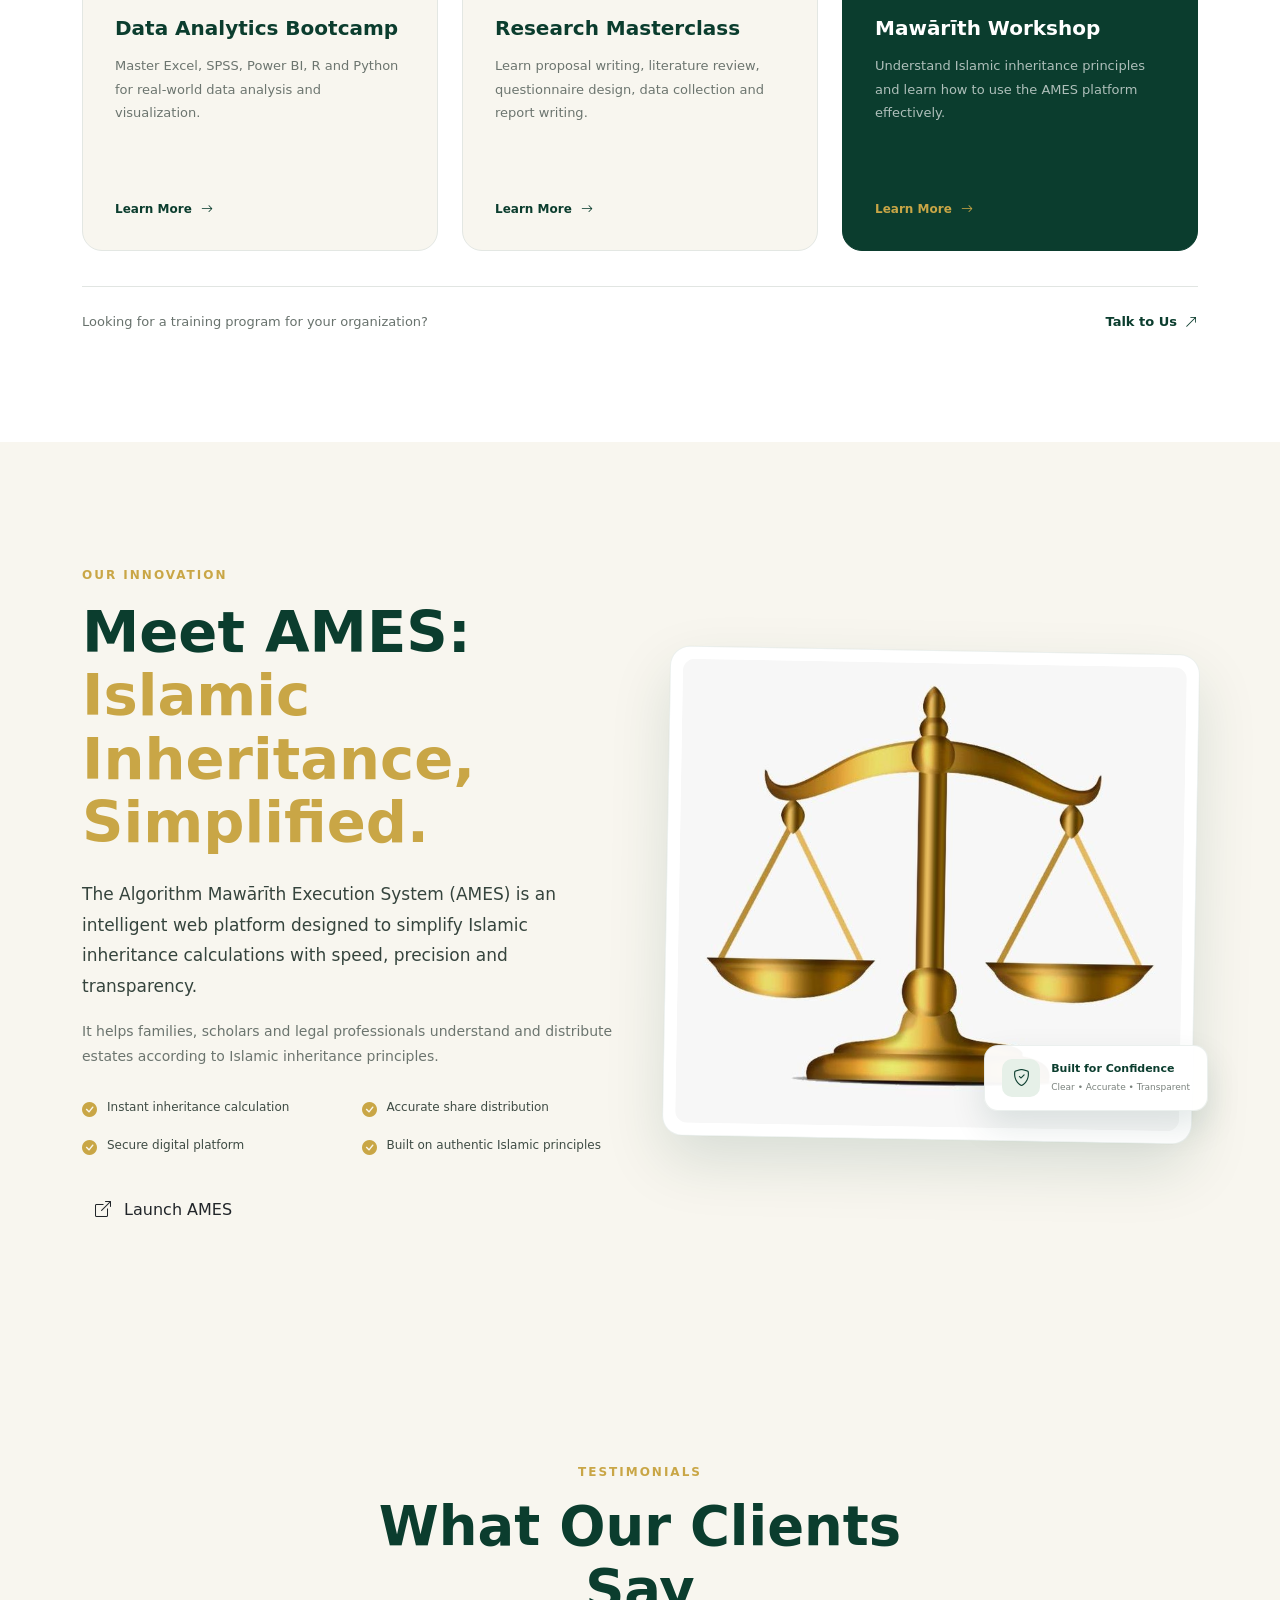
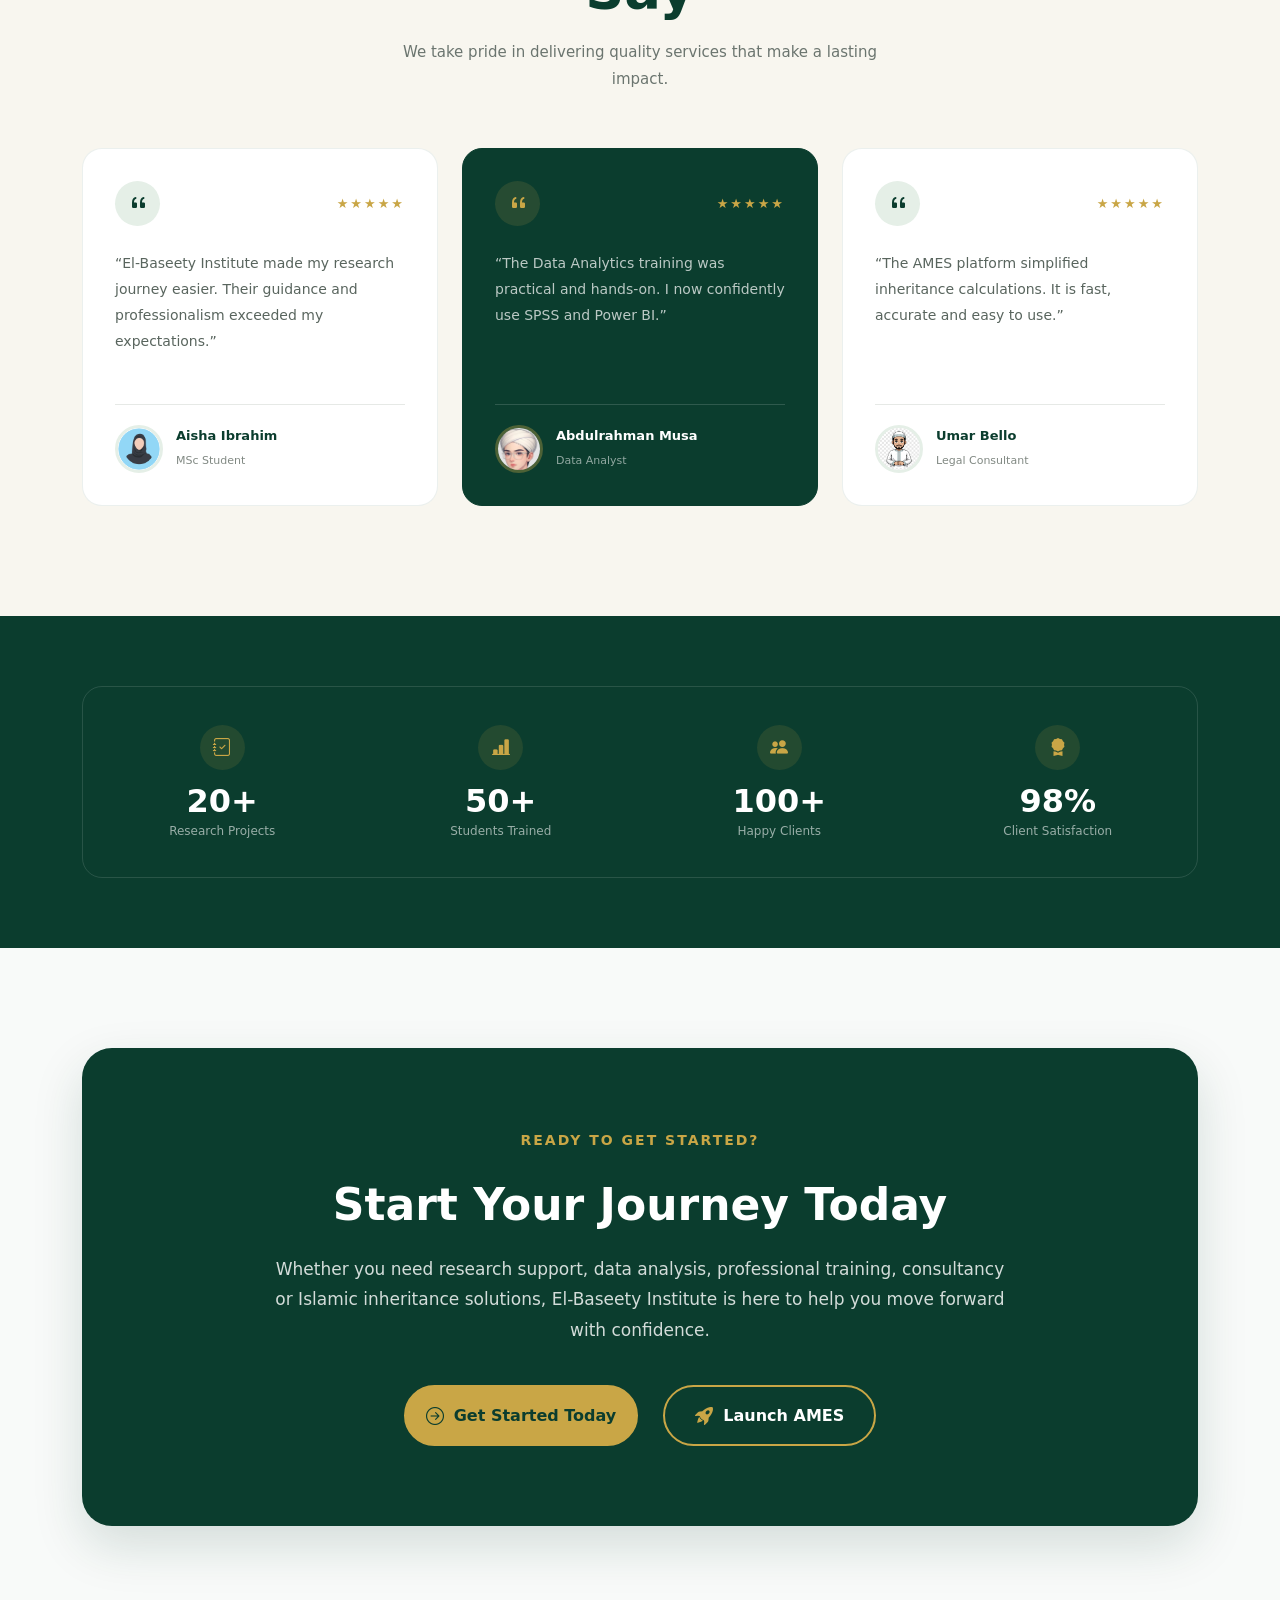
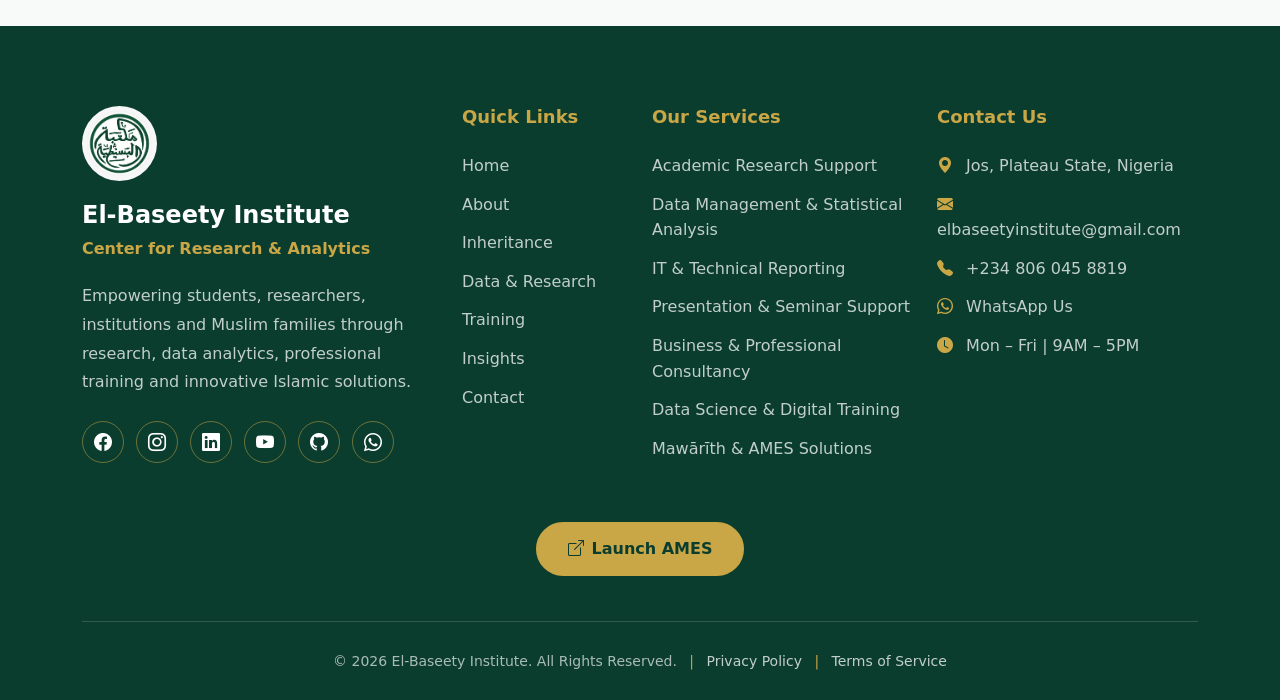
==== commit e9a21946: "Update website" ====
--- a/index.html
+++ b/index.html
@@ -102,13 +102,12 @@
 
 </ul>
 
-<a href="https://your-ames-link.com"
-target="_blank"
-class="btn btn-launch">
-
-<i class="bi bi-box-arrow-up-right me-2"></i>
-
-Launch AMES
+<a href="#"
+   class="btn btn-launch ames-coming-soon">
+
+    <i class="bi bi-box-arrow-up-right me-2"></i>
+
+    Launch AMES
 
 </a>
 
@@ -117,86 +116,214 @@
 </div>
 
 </nav>
-<!-- ================= HERO SECTION ================= -->
+<!--=========================================
+        HERO SECTION
+==========================================-->
 
 <section class="hero">
 
-<div class="container">
-
-<div class="row align-items-center">
-
-    <!-- Left Content -->
-
-    <div class="col-lg-6">
-
-        <span class="hero-badge">
-
-            <i class="bi bi-stars"></i>
-
-            Research • Analytics • Islamic Innovation
-
-        </span>
-
-        <h1>
-
-            Advancing Knowledge Through Research &
-            Data Analytics
-
-        </h1>
-
-        <p>
-
-            We empower students, researchers, institutions,
-            professionals and Muslim families through
-            research consultancy, data analytics,
-            professional training and innovative
-            Islamic inheritance solutions.
-
-        </p>
-
-        <div class="hero-buttons">
-
-            <a href="about.html" class="btn btn-brand">
-
-                Learn More
-
-            </a>
-
-            <a href="contact.html" class="btn btn-outline-brand">
-
-                Contact Us
-
-            </a>
+    <div class="container">
+
+        <div class="row align-items-center g-5">
+
+            <!-- LEFT CONTENT -->
+
+            <div class="col-lg-6">
+
+                <div class="hero-content">
+
+                    <span class="hero-badge">
+
+                        <i class="bi bi-stars"></i>
+
+                        Research • Analytics • Islamic Innovation
+
+                    </span>
+
+
+                    <h1>
+
+                        Advancing Knowledge
+                        <span>Through Research &</span>
+                        Data Analytics
+
+                    </h1>
+
+
+                    <p>
+
+                        We empower students, researchers,
+                        institutions, professionals and Muslim
+                        families through research consultancy,
+                        data analytics, professional training
+                        and innovative Islamic solutions.
+
+                    </p>
+
+
+                    <div class="hero-buttons">
+
+                        <a href="services.html"
+                           class="btn-primary-custom">
+
+                            Explore Our Services
+
+                            <i class="bi bi-arrow-right"></i>
+
+                        </a>
+
+
+                        <a href="about.html"
+                           class="btn-outline-custom">
+
+                            Learn About Us
+
+                            <i class="bi bi-arrow-up-right"></i>
+
+                        </a>
+
+                    </div>
+
+                </div>
+
+            </div>
+
+
+            <!-- RIGHT IMAGE -->
+
+            <div class="col-lg-6">
+
+                <div class="hero-visual">
+
+                    <div class="hero-image-bg"></div>
+
+                    <img
+                        src="./img/White‑Label Analytics That Keeps Clients (and Margins).jfif"
+                        class="hero-person"
+                        alt="Professional working with data and technology"
+                    >
+
+
+                    <!-- FLOATING INFORMATION -->
+
+                    <div class="hero-floating-card card-analytics">
+
+                        <i class="bi bi-bar-chart-line-fill"></i>
+
+                        <div>
+
+                            <strong>Data Analytics</strong>
+
+                            <small>
+                                Insights that matter
+                            </small>
+
+                        </div>
+
+                    </div>
+
+
+                    <div class="hero-floating-card card-research">
+
+                        <i class="bi bi-journal-check"></i>
+
+                        <div>
+
+                            <strong>Research</strong>
+
+                            <small>
+                                Knowledge with purpose
+                            </small>
+
+                        </div>
+
+                    </div>
+
+                </div>
+
+            </div>
 
         </div>
 
     </div>
 
-    <!-- Right Image -->
-
-    <div class="col-lg-6">
-
-        <div class="hero-image">
-
-            <img src="bootstrap-5.3.8-dist/WhatsApp Image 2026-04-06 at 10.52.43 PM.jpeg"
-                    class="img-fluid"
-                    alt="Research">
-
-            <div class="floating-card card1">
-
-                📊 Data Analytics
-
-            </div>
-
-            <div class="floating-card card2">
-
-                📚 Research Consultancy
-
-            </div>
-
-            <div class="floating-card card3">
-
-                ⚖️ AMES Platform
+</section>
+<!--=========================================
+        WHO WE ARE
+==========================================-->
+
+<section class="who-we-are" id="who-we-are">
+
+    <div class="container">
+
+        <div class="row align-items-center g-5">
+
+            <!-- LEFT -->
+
+            <div class="col-lg-5">
+
+                <span class="section-tag">
+                    WHO WE ARE
+                </span>
+
+                <h2 class="who-title">
+
+                    A Home for
+                    <span>Knowledge & Growth.</span>
+
+                </h2>
+
+                <div class="who-line"></div>
+
+            </div>
+
+
+            <!-- RIGHT -->
+
+            <div class="col-lg-7">
+
+                <div class="who-content">
+
+                    <p class="who-lead">
+
+                        El-Baseety Institute is a
+                        knowledge-driven institute committed
+                        to helping people and organizations
+                        learn, understand and make better
+                        decisions.
+
+                    </p>
+
+                    <p class="who-text">
+
+                        We bring together academic research,
+                        analytical thinking, professional
+                        development and Islamic values to
+                        create an environment where knowledge
+                        can be applied to real-world challenges.
+
+                    </p>
+
+                    <p class="who-text">
+
+                        Our work is guided by a simple belief:
+
+                        <strong>
+                            knowledge should create impact.
+                        </strong>
+
+                    </p>
+
+
+                    <a href="about.html" class="who-link">
+
+                        Learn More About El-Baseety
+
+                        <i class="bi bi-arrow-right"></i>
+
+                    </a>
+
+                </div>
 
             </div>
 
@@ -204,215 +331,337 @@
 
     </div>
 
-</div>
-
-</div>
-
 </section>
-<!-- ================= TRUSTED BY ================= -->
-
-<section class="trusted py-5">
-
-<div class="container">
-
-<div class="text-center mb-5">
-
-    <span class="section-tag">
-        WHO WE SERVE
-    </span>
-
-    <h2 class="section-title">
-
-        Trusted by Students, Researchers &
-        Professionals
-
-    </h2>
-
-    <p class="section-text">
-
-        Supporting academic excellence, data-driven decisions,
-        and Islamic innovation across different sectors.
-
-    </p>
-
-</div>
-
-<div class="row text-center g-4">
-
-    <div class="col-6 col-md-3">
-
-        <div class="trusted-card">
-
-            <i class="bi bi-mortarboard-fill"></i>
-
-            <h5>Students</h5>
+<!--=========================================
+        ABOUT US
+==========================================-->
+
+<section class="about-section">
+
+    <div class="container">
+
+        <div class="row g-0 align-items-stretch">
+
+            <!-- LEFT CONTENT -->
+
+            <div class="col-lg-7">
+
+                <div class="about-content">
+
+                    <span class="section-tag">
+                        ABOUT EL-BASEETY
+                    </span>
+
+                    <h2 class="about-title">
+
+                        Knowledge That
+                        <span>Serves People.</span>
+
+                    </h2>
+
+                    <p class="about-lead">
+
+                        El-Baseety Institute exists to make
+                        knowledge practical, accessible and
+                        useful in everyday life.
+
+                    </p>
+
+                    <p class="about-text">
+
+                        Our work connects research, analytical
+                        thinking, professional development and
+                        Islamic values. We create opportunities
+                        for people to learn, develop their
+                        capabilities and approach challenges
+                        with greater clarity.
+
+                    </p>
+
+                    <p class="about-text">
+
+                        Whether through research consultancy,
+                        data analytics, training or innovative
+                        Islamic solutions, our focus remains
+                        the same — creating knowledge that
+                        makes a difference.
+
+                    </p>
+
+
+                    <a href="about.html" class="about-btn">
+
+                        Learn About Us
+
+                        <i class="bi bi-arrow-right"></i>
+
+                    </a>
+
+                </div>
+
+            </div>
+
+
+            <!-- RIGHT PANEL -->
+
+            <div class="col-lg-5">
+
+                <div class="about-panel">
+
+                    <span class="about-panel-label">
+                        OUR APPROACH
+                    </span>
+
+
+                    <div class="about-panel-item">
+
+                        <span class="about-panel-number">
+                            01
+                        </span>
+
+                        <div>
+
+                            <h4>
+                                Learn
+                            </h4>
+
+                            <p>
+                                We value continuous learning
+                                and intellectual growth.
+                            </p>
+
+                        </div>
+
+                    </div>
+
+
+                    <div class="about-panel-item">
+
+                        <span class="about-panel-number">
+                            02
+                        </span>
+
+                        <div>
+
+                            <h4>
+                                Analyse
+                            </h4>
+
+                            <p>
+                                We use research and data to
+                                understand problems clearly.
+                            </p>
+
+                        </div>
+
+                    </div>
+
+
+                    <div class="about-panel-item">
+
+                        <span class="about-panel-number">
+                            03
+                        </span>
+
+                        <div>
+
+                            <h4>
+                                Impact
+                            </h4>
+
+                            <p>
+                                We turn knowledge into
+                                practical solutions.
+                            </p>
+
+                        </div>
+
+                    </div>
+
+                </div>
+
+            </div>
 
         </div>
 
     </div>
 
-    <div class="col-6 col-md-3">
-
-        <div class="trusted-card">
-
-            <i class="bi bi-journal-richtext"></i>
-
-            <h5>Researchers</h5>
+</section>
+<!--=========================================
+        WHY CHOOSE EL-BASEETY
+==========================================-->
+
+<section class="why-choose-section">
+
+    <div class="container">
+
+        <!-- HEADER -->
+
+        <div class="why-header">
+
+            <div>
+
+                <span class="section-tag why-tag">
+                    WHY CHOOSE US
+                </span>
+
+                <h2 class="why-title">
+
+                    Knowledge You Can
+                    <span>Trust & Apply.</span>
+
+                </h2>
+
+            </div>
+
+            <p class="why-intro">
+
+                We combine sound research, practical
+                expertise and values-driven innovation
+                to create solutions that are useful,
+                relevant and built to make a difference.
+
+            </p>
+
+        </div>
+
+
+        <!-- FEATURES -->
+
+        <div class="why-grid">
+
+            <!-- 01 -->
+
+            <div class="why-card">
+
+                <div class="why-number">
+                    01
+                </div>
+
+                <div class="why-icon">
+
+                    <i class="bi bi-search"></i>
+
+                </div>
+
+                <h3>
+                    Research-Driven
+                </h3>
+
+                <p>
+
+                    We approach challenges with careful
+                    research, sound methodology and
+                    evidence-based thinking.
+
+                </p>
+
+            </div>
+
+
+            <!-- 02 -->
+
+            <div class="why-card">
+
+                <div class="why-number">
+                    02
+                </div>
+
+                <div class="why-icon">
+
+                    <i class="bi bi-tools"></i>
+
+                </div>
+
+                <h3>
+                    Practical & Professional
+                </h3>
+
+                <p>
+
+                    We turn knowledge into practical
+                    skills, useful insights and solutions
+                    that can be applied in the real world.
+
+                </p>
+
+            </div>
+
+
+            <!-- 03 -->
+
+            <div class="why-card">
+
+                <div class="why-number">
+                    03
+                </div>
+
+                <div class="why-icon">
+
+                    <i class="bi bi-moon-stars"></i>
+
+                </div>
+
+                <h3>
+                    Values-Driven
+                </h3>
+
+                <p>
+
+                    Our work respects Islamic values
+                    while embracing modern technology,
+                    research and innovation.
+
+                </p>
+
+            </div>
+
+
+            <!-- 04 -->
+
+            <div class="why-card">
+
+                <div class="why-number">
+                    04
+                </div>
+
+                <div class="why-icon">
+
+                    <i class="bi bi-people"></i>
+
+                </div>
+
+                <h3>
+                    People-Centred
+                </h3>
+
+                <p>
+
+                    Everything we do is designed around
+                    real needs, helping people and
+                    organizations move forward.
+
+                </p>
+
+            </div>
+
+        </div>
+
+
+        <!-- BOTTOM STATEMENT -->
+
+        <div class="why-bottom">
+
+            <div class="why-bottom-line"></div>
+
+            <p>
+                We don't just provide information.
+                <strong>We help turn knowledge into impact.</strong>
+            </p>
 
         </div>
 
     </div>
-
-    <div class="col-6 col-md-3">
-
-        <div class="trusted-card">
-
-            <i class="bi bi-building"></i>
-
-            <h5>Institutions</h5>
-
-        </div>
-
-    </div>
-
-    <div class="col-6 col-md-3">
-
-        <div class="trusted-card">
-
-            <i class="bi bi-people-fill"></i>
-
-            <h5>Muslim Families</h5>
-
-        </div>
-
-    </div>
-
-</div>
-
-</div>
-
-</section>
-<!-- ================= ABOUT PREVIEW ================= -->
-
-<section class="about-preview py-5">
-
-<div class="container">
-
-<div class="row align-items-center g-5">
-
-    <!-- Left Image -->
-
-    <div class="col-lg-6">
-
-        <div class="about-image">
-
-            <img src="bootstrap-5.3.8-dist/WhatsApp Image 2026-04-06 at 10.52.43 PM.jpeg"
-                    class="img-fluid rounded-4"
-                    alt="El-Baseety Institute">
-
-        </div>
-
-    </div>
-
-    <!-- Right Content -->
-
-    <div class="col-lg-6">
-
-        <span class="section-tag">
-
-            ABOUT US
-
-        </span>
-
-        <h2 class="section-title">
-
-            Advancing Knowledge Through Research,
-            Analytics & Islamic Innovation
-
-        </h2>
-
-        <p>
-
-            El-Baseety Institute is committed to providing
-            world-class research consultancy, professional
-            data analytics services, practical training,
-            and innovative Islamic inheritance solutions.
-
-        </p>
-
-        <p>
-
-            Our mission is to bridge academic excellence,
-            technology and Islamic values while helping
-            individuals and organizations make informed decisions.
-
-        </p>
-
-        <div class="row mt-4">
-
-            <div class="col-6 mb-3">
-
-                <div class="about-item">
-
-                    <i class="bi bi-check-circle-fill"></i>
-
-                    Research Consultancy
-
-                </div>
-
-            </div>
-
-            <div class="col-6 mb-3">
-
-                <div class="about-item">
-
-                    <i class="bi bi-check-circle-fill"></i>
-
-                    Data Analytics
-
-                </div>
-
-            </div>
-
-            <div class="col-6 mb-3">
-
-                <div class="about-item">
-
-                    <i class="bi bi-check-circle-fill"></i>
-
-                    Professional Training
-
-                </div>
-
-            </div>
-
-            <div class="col-6 mb-3">
-
-                <div class="about-item">
-
-                    <i class="bi bi-check-circle-fill"></i>
-
-                    AMES Platform
-
-                </div>
-
-            </div>
-
-        </div>
-
-    <a href="about.html" class="btn-learn">
-
-    Learn About Us
-
-    <i class="bi bi-arrow-right"></i>
-
-</a>
-
-    </div>
-
-</div>
-
-</div>
 
 </section>
 <!--=========================================
@@ -587,580 +836,698 @@
 </div>
 
 </section>
-<!-- ================= WHY CHOOSE US ================= -->
-
-<section class="why-us py-5">
-
-<div class="container">
-
-<div class="row align-items-center g-5">
-
-    <!-- Left -->
-
-    <div class="col-lg-6">
-
-        <span class="section-tag">
-
-            WHY CHOOSE US
-
-        </span>
-
-        <h2 class="section-title">
-
-            Excellence Built on Knowledge, Integrity & Innovation
-
-        </h2>
-
-        <p class="section-text mb-4">
-
-            We are committed to delivering practical, accurate and ethical
-            solutions that empower students, researchers, professionals,
-            institutions and Muslim families.
-
-        </p>
-
-        <div class="why-item">
-
-            <i class="bi bi-patch-check-fill"></i>
+
+
+<!--=========================================
+        PROFESSIONAL TRAINING
+==========================================-->
+
+<section class="training-section">
+
+    <div class="container">
+
+        <!-- HEADER -->
+
+        <div class="training-header">
 
             <div>
 
-                <h5>Trusted Expertise</h5>
-
-                <p>
-                    Experienced professionals providing reliable academic
-                    and analytical solutions.
-                </p>
-
-            </div>
-
-        </div>
-
-        <div class="why-item">
-
-            <i class="bi bi-lightning-charge-fill"></i>
-
-            <div>
-
-                <h5>Fast & Reliable Delivery</h5>
-
-                <p>
-                    Timely project completion without compromising quality.
-                </p>
-
-            </div>
-
-        </div>
-
-        <div class="why-item">
-
-            <i class="bi bi-shield-lock-fill"></i>
-
-            <div>
-
-                <h5>Integrity & Confidentiality</h5>
-
-                <p>
-                    Your data and research remain secure and confidential.
-                </p>
-
-            </div>
-
-        </div>
-
-        <div class="why-item">
-
-            <i class="bi bi-person-check-fill"></i>
-
-            <div>
-
-                <h5>Personalized Support</h5>
-
-                <p>
-                    Every client receives tailored guidance throughout the process.
-                </p>
-
-            </div>
+                <span class="section-tag">
+                    PROFESSIONAL TRAINING
+                </span>
+
+                <h2 class="training-title">
+
+                    Learn Today's
+                    <span>Most In-Demand Skills.</span>
+
+                </h2>
+
+            </div>
+
+            <p class="training-intro">
+
+                Gain practical knowledge through
+                industry-focused training designed for
+                students, researchers, professionals
+                and organizations.
+
+            </p>
+
+        </div>
+
+
+        <!-- COURSES -->
+
+        <div class="row g-4">
+
+
+            <!-- COURSE 1 -->
+
+            <div class="col-lg-4 col-md-6">
+
+                <div class="course-card">
+
+                    <div class="course-top">
+
+                        <span class="course-number">
+                            01
+                        </span>
+
+                        <div class="course-icon">
+
+                            <i class="bi bi-bar-chart-fill"></i>
+
+                        </div>
+
+                    </div>
+
+                    <h4>
+                        Data Analytics Bootcamp
+                    </h4>
+
+                    <p>
+
+                        Master Excel, SPSS, Power BI,
+                        R and Python for real-world data
+                        analysis and visualization.
+
+                    </p>
+
+                    <a href="training.html"
+                       class="course-link">
+
+                        Learn More
+
+                        <i class="bi bi-arrow-right"></i>
+
+                    </a>
+
+                </div>
+
+            </div>
+
+
+            <!-- COURSE 2 -->
+
+            <div class="col-lg-4 col-md-6">
+
+                <div class="course-card">
+
+                    <div class="course-top">
+
+                        <span class="course-number">
+                            02
+                        </span>
+
+                        <div class="course-icon">
+
+                            <i class="bi bi-journal-richtext"></i>
+
+                        </div>
+
+                    </div>
+
+                    <h4>
+                        Research Masterclass
+                    </h4>
+
+                    <p>
+
+                        Learn proposal writing, literature
+                        review, questionnaire design, data
+                        collection and report writing.
+
+                    </p>
+
+                    <a href="training.html"
+                       class="course-link">
+
+                        Learn More
+
+                        <i class="bi bi-arrow-right"></i>
+
+                    </a>
+
+                </div>
+
+            </div>
+
+
+            <!-- COURSE 3 -->
+
+            <div class="col-lg-4 col-md-6">
+
+                <div class="course-card course-featured">
+
+                    <div class="course-top">
+
+                        <span class="course-number">
+                            03
+                        </span>
+
+                        <div class="course-icon">
+
+                            <i class="bi bi-bank2"></i>
+
+                        </div>
+
+                    </div>
+
+                    <h4>
+                        Mawārīth Workshop
+                    </h4>
+
+                    <p>
+
+                        Understand Islamic inheritance
+                        principles and learn how to use
+                        the AMES platform effectively.
+
+                    </p>
+
+                    <a href="training.html"
+                       class="course-link">
+
+                        Learn More
+
+                        <i class="bi bi-arrow-right"></i>
+
+                    </a>
+
+                </div>
+
+            </div>
+
+        </div>
+
+
+        <!-- BOTTOM CTA -->
+
+        <div class="training-cta">
+
+            <p>
+                Looking for a training program for your
+                organization?
+            </p>
+
+            <a href="contact.html">
+
+                Talk to Us
+
+                <i class="bi bi-arrow-up-right"></i>
+
+            </a>
 
         </div>
 
     </div>
 
-    <!-- Right -->
-
-    <div class="col-lg-6">
-
-        <div class="why-image">
-
-            <img src="bootstrap-5.3.8-dist/WhatsApp Image 2026-04-06 at 10.52.43 PM.jpeg"
-                    class="img-fluid rounded-4"
-                    alt="Why Choose Us">
+</section>
+<!--=========================================
+        AMES INNOVATION
+==========================================-->
+
+<section class="ames-section">
+
+    <div class="container">
+
+        <div class="row align-items-center g-5">
+
+            <!-- LEFT CONTENT -->
+
+            <div class="col-lg-6">
+
+                <div class="ames-content">
+
+                    <span class="section-tag ames-tag">
+                        OUR INNOVATION
+                    </span>
+
+                    <h2 class="ames-title">
+
+                        Meet AMES:
+                        <span>Islamic Inheritance, Simplified.</span>
+
+                    </h2>
+
+                    <p class="ames-lead">
+
+                        The Algorithm Mawārīth Execution System
+                        (AMES) is an intelligent web platform
+                        designed to simplify Islamic inheritance
+                        calculations with speed, precision and
+                        transparency.
+
+                    </p>
+
+                    <p class="ames-text">
+
+                        It helps families, scholars and legal
+                        professionals understand and distribute
+                        estates according to Islamic inheritance
+                        principles.
+
+                    </p>
+
+
+                    <!-- FEATURES -->
+
+                    <div class="ames-features">
+
+                        <div class="ames-feature">
+
+                            <i class="bi bi-check-circle-fill"></i>
+
+                            <span>
+                                Instant inheritance calculation
+                            </span>
+
+                        </div>
+
+
+                        <div class="ames-feature">
+
+                            <i class="bi bi-check-circle-fill"></i>
+
+                            <span>
+                                Accurate share distribution
+                            </span>
+
+                        </div>
+
+
+                        <div class="ames-feature">
+
+                            <i class="bi bi-check-circle-fill"></i>
+
+                            <span>
+                                Secure digital platform
+                            </span>
+
+                        </div>
+
+
+                        <div class="ames-feature">
+
+                            <i class="bi bi-check-circle-fill"></i>
+
+                            <span>
+                                Built on authentic Islamic principles
+                            </span>
+
+                        </div>
+
+                    </div>
+
+
+   <!-- BUTTON -->
+
+<button
+    type="button"
+    class="btn btn-launch ames-coming-soon">
+
+    <i class="bi bi-box-arrow-up-right me-2"></i>
+
+    Launch AMES
+
+</button>
+
+                </div>
+
+            </div>
+
+
+            <!-- RIGHT VISUAL -->
+
+            <div class="col-lg-6">
+
+                <div class="ames-visual">
+
+                    <div class="ames-glow"></div>
+
+                    <div class="ames-image">
+
+                        <img
+                            src="./img/AMES.jfif"
+                            class="img-fluid"
+                            alt="AMES inheritance platform dashboard"
+                        >
+
+                    </div>
+
+
+                    <!-- FLOATING LABEL -->
+
+                    <div class="ames-floating">
+
+                        <i class="bi bi-shield-check"></i>
+
+                        <div>
+
+                            <strong>
+                                Built for Confidence
+                            </strong>
+
+                            <small>
+                                Clear • Accurate • Transparent
+                            </small>
+
+                        </div>
+
+                    </div>
+
+                </div>
+
+            </div>
 
         </div>
 
     </div>
 
-</div>
-
-</div>
-
 </section>
-<!--================ IMPACT STATS ================-->
-
-<section class="stats-section py-5">
-
-<div class="container">
-
-<div class="row text-center g-4">
-
-    <div class="col-md-3 col-6">
-
-        <div class="stat-box">
-
-            <i class="bi bi-journal-check"></i>
-
-            <h2>20+</h2>
-
-            <p>Research Projects</p>
+<!--=========================================
+        TESTIMONIALS
+==========================================-->
+
+<section class="testimonials-section">
+
+    <div class="container">
+
+        <!-- HEADER -->
+
+        <div class="testimonials-header">
+
+            <span class="section-tag">
+                TESTIMONIALS
+            </span>
+
+            <h2 class="section-title">
+
+                What Our Clients Say
+
+            </h2>
+
+            <p class="section-text">
+
+                We take pride in delivering quality services
+                that make a lasting impact.
+
+            </p>
+
+        </div>
+
+
+        <!-- TESTIMONIAL CARDS -->
+
+        <div class="row g-4">
+
+
+            <!-- TESTIMONIAL 1 -->
+
+            <div class="col-lg-4 col-md-6">
+
+                <div class="testimonial-card">
+
+                    <div class="testimonial-top">
+
+                        <div class="quote-icon">
+
+                            <i class="bi bi-quote"></i>
+
+                        </div>
+
+                        <div class="stars">
+
+                            ★★★★★
+
+                        </div>
+
+                    </div>
+
+
+                    <p class="testimonial-text">
+
+                        “El-Baseety Institute made my research
+                        journey easier. Their guidance and
+                        professionalism exceeded my expectations.”
+
+                    </p>
+
+
+                    <div class="client-info">
+
+                        <img
+                            src="./img/Women free icons designed by smashingstocks.jfif"
+                            alt="Aisha Ibrahim"
+                        >
+
+                        <div>
+
+                            <h5>
+                                Aisha Ibrahim
+                            </h5>
+
+                            <small>
+                                MSc Student
+                            </small>
+
+                        </div>
+
+                    </div>
+
+                </div>
+
+            </div>
+
+
+            <!-- TESTIMONIAL 2 -->
+
+            <div class="col-lg-4 col-md-6">
+
+                <div class="testimonial-card testimonial-featured">
+
+                    <div class="testimonial-top">
+
+                        <div class="quote-icon">
+
+                            <i class="bi bi-quote"></i>
+
+                        </div>
+
+                        <div class="stars">
+
+                            ★★★★★
+
+                        </div>
+
+                    </div>
+
+
+                    <p class="testimonial-text">
+
+                        “The Data Analytics training was practical
+                        and hands-on. I now confidently use SPSS
+                        and Power BI.”
+
+                    </p>
+
+
+                    <div class="client-info">
+
+                        <img
+                            src="./img/870813277961474532.jfif"
+                            alt="Abdulrahman Musa"
+                        >
+
+                        <div>
+
+                            <h5>
+                                Abdulrahman Musa
+                            </h5>
+
+                            <small>
+                                Data Analyst
+                            </small>
+
+                        </div>
+
+                    </div>
+
+                </div>
+
+            </div>
+
+
+            <!-- TESTIMONIAL 3 -->
+
+            <div class="col-lg-4 col-md-6">
+
+                <div class="testimonial-card">
+
+                    <div class="testimonial-top">
+
+                        <div class="quote-icon">
+
+                            <i class="bi bi-quote"></i>
+
+                        </div>
+
+                        <div class="stars">
+
+                            ★★★★★
+
+                        </div>
+
+                    </div>
+
+
+                    <p class="testimonial-text">
+
+                        “The AMES platform simplified inheritance
+                        calculations. It is fast, accurate and
+                        easy to use.”
+
+                    </p>
+
+
+                    <div class="client-info">
+
+                        <img
+                            src="./img/289074869855317303.jfif"
+                            alt="Umar Bello"
+                        >
+
+                        <div>
+
+                            <h5>
+                                Umar Bello
+                            </h5>
+
+                            <small>
+                                Legal Consultant
+                            </small>
+
+                        </div>
+
+                    </div>
+
+                </div>
+
+            </div>
+
 
         </div>
 
     </div>
 
-    <div class="col-md-3 col-6">
-
-        <div class="stat-box">
-
-            <i class="bi bi-bar-chart-line-fill"></i>
-
-            <h2>50+</h2>
-
-            <p>Students Trained</p>
+</section>
+<!--=========================================
+        IMPACT STATS
+==========================================-->
+
+<section class="stats-section">
+
+    <div class="container">
+
+        <div class="row g-0 stats-wrapper">
+
+            <!-- STAT 1 -->
+
+            <div class="col-md-3 col-6">
+
+                <div class="stat-box">
+
+                    <div class="stat-icon">
+
+                        <i class="bi bi-journal-check"></i>
+
+                    </div>
+
+                    <h2>20+</h2>
+
+                    <p>
+                        Research Projects
+                    </p>
+
+                </div>
+
+            </div>
+
+
+            <!-- STAT 2 -->
+
+            <div class="col-md-3 col-6">
+
+                <div class="stat-box">
+
+                    <div class="stat-icon">
+
+                        <i class="bi bi-bar-chart-line-fill"></i>
+
+                    </div>
+
+                    <h2>50+</h2>
+
+                    <p>
+                        Students Trained
+                    </p>
+
+                </div>
+
+            </div>
+
+
+            <!-- STAT 3 -->
+
+            <div class="col-md-3 col-6">
+
+                <div class="stat-box">
+
+                    <div class="stat-icon">
+
+                        <i class="bi bi-people-fill"></i>
+
+                    </div>
+
+                    <h2>100+</h2>
+
+                    <p>
+                        Happy Clients
+                    </p>
+
+                </div>
+
+            </div>
+
+
+            <!-- STAT 4 -->
+
+            <div class="col-md-3 col-6">
+
+                <div class="stat-box">
+
+                    <div class="stat-icon">
+
+                        <i class="bi bi-award-fill"></i>
+
+                    </div>
+
+                    <h2>98%</h2>
+
+                    <p>
+                        Client Satisfaction
+                    </p>
+
+                </div>
+
+            </div>
 
         </div>
 
     </div>
 
-    <div class="col-md-3 col-6">
-
-        <div class="stat-box">
-
-            <i class="bi bi-people-fill"></i>
-
-            <h2>100+</h2>
-
-            <p>Happy Clients</p>
-
-        </div>
-
-    </div>
-
-    <div class="col-md-3 col-6">
-
-        <div class="stat-box">
-
-            <i class="bi bi-award-fill"></i>
-
-            <h2>98%</h2>
-
-            <p>Client Satisfaction</p>
-
-        </div>
-
-    </div>
-
-</div>
-
-</div>
-
 </section>
-<!--================ FEATURED TRAINING ================-->
-
-<section class="training-section py-5">
-
-<div class="container">
-
-<div class="text-center mb-5">
-
-    <span class="section-tag">
-
-        PROFESSIONAL TRAINING
-
-    </span>
-
-    <h2 class="section-title">
-
-        Learn Today's Most In-Demand Skills
-
-    </h2>
-
-    <p class="section-text">
-
-        Gain practical knowledge through industry-focused training designed
-        for students, researchers, professionals and organizations.
-
-    </p>
-
-</div>
-
-<div class="row g-4">
-
-    <!-- Course 1 -->
-
-    <div class="col-lg-4">
-
-        <div class="course-card">
-
-            <div class="course-icon">
-
-                <i class="bi bi-bar-chart-fill"></i>
-
-            </div>
-
-            <h4>
-
-                Data Analytics Bootcamp
-
-            </h4>
-
-            <p>
-
-                Master Excel, SPSS, Power BI, R and Python for real-world
-                data analysis and visualization.
-
-            </p>
-
-            <a href="training.html" class="btn btn-brand">
-
-                Learn More
-
-            </a>
-
-        </div>
-
-    </div>
-
-    <!-- Course 2 -->
-
-    <div class="col-lg-4">
-
-        <div class="course-card">
-
-            <div class="course-icon">
-
-                <i class="bi bi-journal-richtext"></i>
-
-            </div>
-
-            <h4>
-
-                Research Masterclass
-
-            </h4>
-
-            <p>
-
-                Learn proposal writing, literature review,
-                questionnaire design, data collection and report writing.
-
-            </p>
-
-            <a href="training.html" class="btn btn-brand">
-
-                Learn More
-
-            </a>
-
-        </div>
-
-    </div>
-
-    <!-- Course 3 -->
-
-    <div class="col-lg-4">
-
-        <div class="course-card">
-
-            <div class="course-icon">
-
-                <i class="bi bi-bank2"></i>
-
-            </div>
-
-            <h4>
-
-                Mawārīth Workshop
-
-            </h4>
-
-            <p>
-
-                Understand Islamic inheritance principles and learn how to
-                use the AMES platform effectively.
-
-            </p>
-
-            <a href="training.html" class="btn btn-brand">
-
-                Learn More
-
-            </a>
-
-        </div>
-
-    </div>
-
-</div>
-
-</div>
-
-</section>
-<!--================ AMES SHOWCASE ================-->
-
-<section class="ames-showcase py-5">
-
-<div class="container">
-
-<div class="row align-items-center g-5">
-
-    <!-- Left -->
-
-    <div class="col-lg-6">
-
-        <span class="section-tag">
-
-            OUR INNOVATION
-
-        </span>
-
-        <h2 class="section-title">
-
-            Algorithm Mawārīth Execution System (AMES)
-
-        </h2>
-
-        <p class="section-text">
-
-            AMES is an intelligent web platform designed to simplify
-            Islamic inheritance calculations with speed, precision and
-            transparency. It assists families, scholars and legal
-            professionals in distributing estates according to Islamic
-            principles.
-
-        </p>
-
-        <div class="ames-feature">
-
-            <i class="bi bi-check-circle-fill"></i>
-
-            Instant inheritance calculation
-
-        </div>
-
-        <div class="ames-feature">
-
-            <i class="bi bi-check-circle-fill"></i>
-
-            Accurate share distribution
-
-        </div>
-
-        <div class="ames-feature">
-
-            <i class="bi bi-check-circle-fill"></i>
-
-            Secure digital platform
-
-        </div>
-
-        <div class="ames-feature">
-
-            <i class="bi bi-check-circle-fill"></i>
-
-            Built on authentic Islamic principles
-
-        </div>
-
-        <div class="mt-4">
-
-<a href="ames.html" class="innovation-btn">
-
-    Launch AMES
-
-    <i class="bi bi-arrow-right"></i>
-
-</a>
-
-</div>
-
-    </div>
-
-    <!-- Right -->
-
-    <div class="col-lg-6">
-
-        <div class="ames-image">
-
-            <img src="./img/AMES.jfif"
-                    class="img-fluid"
-                    alt="AMES Dashboard">
-
-        </div>
-
-    </div>
-
-</div>
-
-</div>
-
-</section>
-<!--================ TESTIMONIALS ================-->
-
-<section class="testimonials py-5">
-
-<div class="container">
-
-<div class="text-center mb-5">
-
-    <span class="section-tag">
-
-        TESTIMONIALS
-
-    </span>
-
-    <h2 class="section-title">
-
-        What Our Clients Say
-
-    </h2>
-
-    <p class="section-text">
-
-        We take pride in delivering quality services that make a lasting impact.
-
-    </p>
-
-</div>
-
-<div class="row g-4">
-
-    <!-- Testimonial 1 -->
-
-    <div class="col-lg-4">
-
-        <div class="testimonial-card">
-
-            <div class="stars">
-
-                ★★★★★
-
-            </div>
-
-            <p>
-
-                "El-Baseety Institute made my research journey easier.
-                Their guidance and professionalism exceeded my expectations."
-
-            </p>
-
-            <div class="client-info">
-
-                <img src="images/user1.jpg" alt="Client">
-
-                <div>
-
-                    <h5>Aisha Ibrahim</h5>
-
-                    <small>MSc Student</small>
-
-                </div>
-
-            </div>
-
-        </div>
-
-    </div>
-
-    <!-- Testimonial 2 -->
-
-    <div class="col-lg-4">
-
-        <div class="testimonial-card">
-
-            <div class="stars">
-
-                ★★★★★
-
-            </div>
-
-            <p>
-
-                "The Data Analytics training was practical and hands-on.
-                I now confidently use SPSS and Power BI."
-
-            </p>
-
-            <div class="client-info">
-
-                <img src="images/user2.jpg" alt="Client">
-
-                <div>
-
-                    <h5>Abdulrahman Musa</h5>
-
-                    <small>Data Analyst</small>
-
-                </div>
-
-            </div>
-
-        </div>
-
-    </div>
-
-    <!-- Testimonial 3 -->
-
-    <div class="col-lg-4">
-
-        <div class="testimonial-card">
-
-            <div class="stars">
-
-                ★★★★★
-
-            </div>
-
-            <p>
-
-                "The AMES platform simplified inheritance calculations.
-                It is fast, accurate and easy to use."
-
-            </p>
-
-            <div class="client-info">
-
-                <img src="images/user3.jpg" alt="Client">
-
-                <div>
-
-                    <h5>Umar Bello</h5>
-
-                    <small>Legal Consultant</small>
-
-                </div>
-
-            </div>
-
-        </div>
-
-    </div>
-
-</div>
-
-</div>
-
-</section>
-
 <!--=========================================
         START TODAY CTA
 ==========================================-->
@@ -1197,16 +1564,14 @@
 
                 </a>
 
-                <a href="https://your-ames-link.com"
-                   target="_blank"
-                   class="start-ames-btn">
-
-                    <i class="bi bi-rocket-takeoff-fill"></i>
-
-                    <span>Launch AMES</span>
-
-                </a>
-
+               <a href="#"
+   class="start-ames-btn ames-coming-soon">
+
+    <i class="bi bi-rocket-takeoff-fill"></i>
+
+    <span>Launch AMES</span>
+
+</a>
             </div>
 
         </div>
@@ -1452,15 +1817,14 @@
 
     <div class="text-center mt-5">
 
-        <a href="https://your-ames-link.com"
-            target="_blank"
-            class="btn btn-launch">
-
-            <i class="bi bi-box-arrow-up-right me-2"></i>
-
-            Launch AMES
-
-        </a>
+   <a href="#"
+   class="btn btn-launch ames-coming-soon">
+
+    <i class="bi bi-box-arrow-up-right me-2"></i>
+
+    Launch AMES
+
+</a>
 
     </div>
 
--- a/style.css
+++ b/style.css
@@ -190,66 +190,194 @@
     width:50px;
     height:50px;
 }
-
-/* ================= HERO ================= */
+/*=========================================
+        HERO SECTION
+==========================================*/
 
 .hero{
 
-padding:170px 0 100px;
-
-background:#f8faf9;
-
-}
+    position:relative;
+
+    padding:150px 0 100px;
+
+    overflow:hidden;
+
+    background:
+
+        radial-gradient(
+            circle at 85% 45%,
+            rgba(201,166,70,.16),
+            transparent 30%
+        ),
+
+        linear-gradient(
+            135deg,
+            #F8F6EF 0%,
+            #F4F8F4 55%,
+            #EAF1EB 100%
+        );
+
+}
+
+
+/*=========================================
+        SUBTLE BACKGROUND SHAPE
+==========================================*/
+
+.hero::before{
+
+    content:"";
+
+    position:absolute;
+
+    width:500px;
+
+    height:500px;
+
+    right:-220px;
+
+    top:-180px;
+
+    border-radius:50%;
+
+    border:1px solid
+        rgba(11,61,46,.08);
+
+}
+
+
+.hero::after{
+
+    content:"";
+
+    position:absolute;
+
+    width:320px;
+
+    height:320px;
+
+    left:-180px;
+
+    bottom:-180px;
+
+    border-radius:50%;
+
+    background:rgba(201,166,70,.07);
+
+}
+
+
+/*=========================================
+        HERO CONTENT
+==========================================*/
+
+.hero-content{
+
+    position:relative;
+
+    z-index:2;
+
+    max-width:650px;
+
+}
+
+
+/*=========================================
+        BADGE
+==========================================*/
 
 .hero-badge{
 
-display:inline-block;
-
-background:#e8f5ec;
-
-color:#0B3D2E;
-
-padding:10px 20px;
-
-border-radius:30px;
-
-font-weight:600;
-
-margin-bottom:25px;
-
-}
-
+    display:inline-flex;
+
+    align-items:center;
+
+    gap:8px;
+
+    margin-bottom:24px;
+
+    padding:9px 17px;
+
+    background:#E5F0E8;
+
+    border:1px solid
+        rgba(11,61,46,.08);
+
+    border-radius:50px;
+
+    color:#0B3D2E;
+
+    font-size:12px;
+
+    font-weight:700;
+
+}
+
+
+.hero-badge i{
+
+    color:#C9A646;
+
+    font-size:15px;
+
+}
+
+
+/*=========================================
+        HEADING
+==========================================*/
 
 .hero h1{
 
-font-size:3.2rem;
-
-font-weight:700;
-
-color:#0B3D2E;
-
-line-height:1.2;
-
-margin-bottom:25px;
-
-}
+    margin:0 0 25px;
+
+    color:#0B3D2E;
+
+    font-size:clamp(
+        2.7rem,
+        5vw,
+        4.5rem
+    );
+
+    font-weight:700;
+
+    line-height:1.08;
+
+    letter-spacing:-1.5px;
+
+}
+
+
+.hero h1 span{
+
+    display:block;
+
+    color:#C9A646;
+
+}
+
+
+/*=========================================
+        DESCRIPTION
+==========================================*/
 
 .hero p{
 
-font-size:18px;
-
-color:#666;
-
-line-height:1.8;
-
-margin-bottom:35px;
-
-}
-
-
-
-/*=========================================
-        HERO BUTTONS
+    max-width:600px;
+
+    margin:0 0 34px;
+
+    color:#5F6963;
+
+    font-size:17px;
+
+    line-height:1.8;
+
+}
+
+
+/*=========================================
+        BUTTONS
 ==========================================*/
 
 .hero-buttons{
@@ -258,16 +386,15 @@
 
     align-items:center;
 
-    gap:14px;
-
     flex-wrap:wrap;
 
-}
-
-
-.hero-buttons .btn{
-
-    min-width:180px;
+    gap:13px;
+
+}
+
+
+.btn-primary-custom,
+.btn-outline-custom{
 
     min-height:52px;
 
@@ -283,7 +410,7 @@
 
     border-radius:50px;
 
-    font-size:14px;
+    font-size:13px;
 
     font-weight:700;
 
@@ -294,257 +421,259 @@
 }
 
 
-/* Primary */
-
-.hero-buttons .btn-primary{
+/* PRIMARY */
+
+.btn-primary-custom{
+
+    background:#0B3D2E;
+
+    border:2px solid #0B3D2E;
+
+    color:#fff;
+
+}
+
+
+.btn-primary-custom:hover{
 
     background:#C9A646;
 
+    border-color:#C9A646;
+
     color:#0B3D2E;
 
-    border:2px solid #C9A646;
-
-}
-
-
-.hero-buttons .btn-primary:hover{
-
-    background:#fff;
-
-    border-color:#fff;
+    transform:translateY(-3px);
+
+    box-shadow:
+        0 10px 25px rgba(11,61,46,.15);
+
+}
+
+
+.btn-primary-custom i{
+
+    transition:transform .3s ease;
+
+}
+
+
+.btn-primary-custom:hover i{
+
+    transform:translateX(5px);
+
+}
+
+
+/* SECONDARY */
+
+.btn-outline-custom{
+
+    background:rgba(255,255,255,.5);
+
+    border:2px solid #0B3D2E;
 
     color:#0B3D2E;
 
-    transform:translateY(-4px);
-
-    box-shadow:0 10px 25px rgba(0,0,0,.15);
-
-}
-
-
-/* Secondary */
-
-.hero-buttons .btn-outline{
-
-    background:transparent;
+}
+
+
+.btn-outline-custom:hover{
+
+    background:#0B3D2E;
 
     color:#fff;
 
-    border:2px solid rgba(255,255,255,.8);
-
-}
-
-
-.hero-buttons .btn-outline:hover{
-
-    background:#fff;
+    transform:translateY(-3px);
+
+}
+
+
+.btn-outline-custom i{
+
+    transition:transform .3s ease;
+
+}
+
+
+.btn-outline-custom:hover i{
+
+    transform:translate(3px,-3px);
+
+}
+
+
+/*=========================================
+        HERO VISUAL
+==========================================*/
+
+.hero-visual{
+
+    position:relative;
+
+    min-height:570px;
+
+    display:flex;
+
+    align-items:flex-end;
+
+    justify-content:center;
+
+}
+
+
+/*=========================================
+        IMAGE BACKGROUND
+==========================================*/
+
+.hero-image-bg{
+
+    position:absolute;
+
+    width:300px;
+
+    height:300px;
+
+    right:15px;
+
+    bottom:25px;
+
+
+    z-index:1;
+
+}
+
+
+/*=========================================
+        PERSON IMAGE
+==========================================*/
+
+.hero-person{
+
+    position:relative;
+
+    z-index:2;
+
+    width:100%;
+
+    max-width:470px;
+
+    height:470px;
+
+    object-fit:cover;
+
+    object-position:center;
+
+    border-radius:50% 50% 50% 50%;
+
+    mix-blend-mode:multiply;
+
+    filter:saturate(.95);
+
+}
+
+
+/*=========================================
+        FLOATING CARDS
+==========================================*/
+
+.hero-floating-card{
+
+    position:absolute;
+
+    z-index:4;
+
+    display:flex;
+
+    align-items:center;
+
+    gap:12px;
+
+    padding:13px 17px;
+
+    background:rgba(255,255,255,.94);
+
+    border:1px solid
+        rgba(11,61,46,.08);
+
+    border-radius:14px;
+
+    box-shadow:
+        0 15px 35px rgba(11,61,46,.12);
+
+    backdrop-filter:blur(8px);
+
+    animation:heroFloat 4s ease-in-out infinite;
+
+}
+
+
+.hero-floating-card i{
+
+    width:38px;
+
+    height:38px;
+
+    display:flex;
+
+    align-items:center;
+
+    justify-content:center;
+
+    border-radius:10px;
+
+    background:#E7F0E9;
 
     color:#0B3D2E;
 
-    border-color:#fff;
-
-    transform:translateY(-4px);
-
-}
-
-
-/* Arrow animation */
-
-.hero-buttons .btn i{
-
-    transition:transform .3s ease;
-
-}
-
-
-.hero-buttons .btn:hover i{
-
-    transform:translateX(5px);
-
-}
-
-.btn-brand{
-
-    background:#0B3D2E !important;
-
-    color:#fff !important;
-
-    border:2px solid #0B3D2E !important;
-
-    padding:14px 34px;
-
-    border-radius:50px;
-
-    font-weight:600;
-
-    text-decoration:none;
-
-    transition:all .35s ease;
-
-}
-
-.btn-brand:hover{
-
-    background:#C9A646 !important;
-
-    color:#0B3D2E !important;
-
-    border-color:#C9A646 !important;
-
-    transform:translateY(-4px);
-
-}
-.btn-brand:hover{
-
-    background:#C9A646;
-
-    border-color:#C9A646;
+    font-size:16px;
+
+}
+
+
+.hero-floating-card strong{
+
+    display:block;
 
     color:#0B3D2E;
 
-    transform:translateY(-4px);
-
-}
-
-
-.btn-outline-brand{
-
-    background:transparent !important;
-
-    color:#0B3D2E !important;
-
-    border:2px solid #0B3D2E !important;
-
-    padding:16px 34px;
-
-    border-radius:60px;
-
-    font-weight:600;
-
-    text-decoration:none;
-
-    transition:all .35s ease;
-
-}
-
-.btn-outline-brand:hover{
-
-    background:#0B3D2E !important;
-
-    color:#fff !important;
-
-    transform:translateY(-4px);
-
-}
-
-
-/*=========================================
-        HERO BUTTONS - MOBILE
-==========================================*/
-
-@media(max-width:768px){
-
-    .hero-buttons{
-
-        flex-direction:column;
-
-        align-items:center;
-
-        gap:12px;
-
-        width:100%;
-
-    }
-
-
-    .hero-buttons .btn{
-
-        width:100%;
-
-        max-width:280px;
-
-        min-width:0;
-
-    }
-
-}
-
-
-
-
-.hero-image{
-
-position:relative;
-
-text-align:center;
-
-}
-
-.hero-image img{
-
-border-radius:25px;
-
-box-shadow:0 20px 40px rgba(0,0,0,.12);
-
-}
-/*=========================================
-        HERO FLOATING CARDS
-==========================================*/
-
-.floating-card{
-
-    position:absolute;
-
-    background:white;
-
-    padding:12px 18px;
-
-    border-radius:12px;
-
-    box-shadow:0 10px 25px rgba(0,0,0,.1);
-
-    font-weight:600;
-
-    animation:floatBadge 4s ease-in-out infinite;
-
-    will-change:transform;
-
-}
-
-
-/*=========================================
-        DIFFERENT ANIMATION TIMING
-==========================================*/
-
-.card1{
-
-    top:10%;
-
-    left:-20px;
-
-    animation-delay:0s;
-
-}
-
-
-.card2{
-
-    bottom:25%;
-
-    right:-20px;
-
-    animation-delay:1.2s;
-
-}
-
-
-.card3{
-
-    bottom:5%;
-
-    left:20px;
-
-    animation-delay:2.4s;
+    font-size:12px;
+
+}
+
+
+.hero-floating-card small{
+
+    display:block;
+
+    margin-top:3px;
+
+    color:#7A817D;
+
+    font-size:10px;
+
+}
+
+
+/* ANALYTICS */
+
+.card-analytics{
+
+    top:120px;
+
+    right:0;
+
+}
+
+
+/* RESEARCH */
+
+.card-research{
+
+    bottom:70px;
+
+    left:0;
+
+    animation-delay:1.3s;
 
 }
 
@@ -553,7 +682,7 @@
         FLOAT ANIMATION
 ==========================================*/
 
-@keyframes floatBadge{
+@keyframes heroFloat{
 
     0%,
     100%{
@@ -564,180 +693,3735 @@
 
     50%{
 
-        transform:translateY(-10px);
-
-    }
-
-}
-/* ================= SECTION HEADINGS ================= */
-
-.section-tag{
-
-display:inline-block;
-
-background:#e8f5ec;
+        transform:translateY(-9px);
+
+    }
+
+}
+
+
+/*=========================================
+        TABLET
+==========================================*/
+
+@media(max-width:992px){
+
+    .hero{
+
+        padding:125px 0 80px;
+
+    }
+
+
+    .hero-visual{
+
+        min-height:500px;
+
+        margin-top:20px;
+
+    }
+
+
+    .hero-person{
+
+        height:500px;
+
+    }
+
+
+    .hero-image-bg{
+
+        width:400px;
+
+        height:400px;
+
+    }
+
+}
+
+
+/*=========================================
+        MOBILE
+==========================================*/
+
+@media(max-width:768px){
+
+    .hero{
+
+        padding:110px 0 65px;
+
+    }
+
+
+    .hero-content{
+
+        text-align:center;
+
+    }
+
+
+    .hero-badge{
+
+        font-size:10px;
+
+        padding:8px 13px;
+
+    }
+
+
+    .hero h1{
+
+        font-size:2.45rem;
+
+        letter-spacing:-.8px;
+
+    }
+
+
+    .hero p{
+
+        font-size:15px;
+
+        line-height:1.75;
+
+    }
+
+
+    .hero-buttons{
+
+        flex-direction:column;
+
+        width:100%;
+
+    }
+
+
+    .btn-primary-custom,
+    .btn-outline-custom{
+
+        width:50%;
+
+        max-width:290px;
+
+    }
+
+
+    .hero-visual{
+
+        min-height:390px;
+
+        margin-top:25px;
+
+    }
+
+
+    .hero-person{
+
+        height:390px;
+
+        max-width:390px;
+
+    }
+
+
+    .hero-image-bg{
+
+        width:300px;
+
+        height:300px;
+
+        right:50%;
+
+        transform:translateX(50%);
+
+        bottom:20px;
+
+    }
+
+
+    .hero-floating-card{
+
+        padding:9px 11px;
+
+        gap:8px;
+
+    }
+
+
+    .hero-floating-card i{
+
+        width:31px;
+
+        height:31px;
+
+        font-size:13px;
+
+    }
+
+
+    .hero-floating-card strong{
+
+        font-size:10px;
+
+    }
+
+
+    .hero-floating-card small{
+
+        font-size:8px;
+
+    }
+
+
+    .card-analytics{
+
+        top:55px;
+
+        right:0;
+
+    }
+
+
+    .card-research{
+
+        bottom:35px;
+
+        left:0;
+
+    }
+
+}
+
+
+/*=========================================
+        SMALL MOBILE
+==========================================*/
+
+@media(max-width:480px){
+
+    .hero h1{
+
+        font-size:2.15rem;
+
+    }
+
+
+    .hero-visual{
+
+        min-height:340px;
+
+    }
+
+
+    .hero-person{
+
+        height:340px;
+
+    }
+
+
+    .hero-image-bg{
+
+        width:260px;
+
+        height:260px;
+
+    }
+
+
+    .hero-floating-card{
+
+        transform:scale(.9);
+
+    }
+
+}
+/*=========================================
+        WHO WE ARE
+==========================================*/
+
+.who-we-are{
+
+    padding:110px 0;
+
+    background:#F8F6EF;
+
+}
+
+
+/*=========================================
+        SECTION TAG
+==========================================*/
+
+.who-we-are .section-tag{
+
+    display:inline-block;
+
+    margin-bottom:18px;
+
+    color:#C9A646;
+
+    font-size:12px;
+
+    font-weight:700;
+
+    letter-spacing:2px;
+
+}
+
+
+/*=========================================
+        TITLE
+==========================================*/
+
+.who-title{
+
+    margin:0;
+
+    color:#0B3D2E;
+
+    font-size:clamp(2.5rem,5vw,4rem);
+
+    font-weight:700;
+
+    line-height:1.1;
+
+    letter-spacing:-1px;
+
+}
+
+
+.who-title span{
+
+    display:block;
+
+    color:#C9A646;
+
+}
+
+
+/*=========================================
+        DECORATIVE LINE
+==========================================*/
+
+.who-line{
+
+    width:65px;
+
+    height:3px;
+
+    margin-top:30px;
+
+    background:#0B3D2E;
+
+}
+
+
+/*=========================================
+        CONTENT
+==========================================*/
+
+.who-content{
+
+    max-width:650px;
+
+}
+
+
+.who-lead{
+
+    margin:0 0 20px;
+
+    color:#35443D;
+
+    font-size:20px;
+
+    line-height:1.7;
+
+    font-weight:500;
+
+}
+
+
+.who-text{
+
+    margin:0 0 18px;
+
+    color:#68736D;
+
+    font-size:15px;
+
+    line-height:1.9;
+
+}
+
+
+.who-text strong{
+
+    color:#0B3D2E;
+
+    font-weight:700;
+
+}
+
+
+/*=========================================
+        BUTTON
+==========================================*/
+
+.who-link{
+
+    display:inline-flex;
+
+    align-items:center;
+
+    justify-content:center;
+
+    gap:10px;
+
+    margin-top:18px;
+
+    padding:14px 25px;
+
+    background:#0B3D2E;
+
+    color:#fff;
+
+    border:2px solid #0B3D2E;
+
+    border-radius:50px;
+
+    font-size:13px;
+
+    font-weight:700;
+
+    text-decoration:none;
+
+    transition:all .35s ease;
+
+}
+
+
+.who-link i{
+
+    font-size:14px;
+
+    transition:transform .3s ease;
+
+}
+
+
+.who-link:hover{
+
+    background:#C9A646;
+
+    border-color:#C9A646;
+
+    color:#0B3D2E;
+
+    transform:translateY(-3px);
+
+    box-shadow:
+        0 10px 22px rgba(11,61,46,.12);
+
+}
+
+
+.who-link:hover i{
+
+    transform:translateX(5px);
+
+}
+
+
+/*=========================================
+        MOBILE
+==========================================*/
+
+@media(max-width:768px){
+
+    .who-we-are{
+
+        padding:75px 0;
+
+    }
+
+
+    .who-title{
+
+        font-size:2.5rem;
+
+    }
+
+
+    .who-lead{
+
+        font-size:17px;
+
+    }
+
+
+    .who-text{
+
+        font-size:14px;
+
+    }
+
+
+    .who-link{
+
+        width:100%;
+
+        max-width:280px;
+
+    }
+
+}
+
+/*=========================================
+        ABOUT US
+==========================================*/
+
+.about-section{
+
+    padding:110px 0;
+
+    background:#ffffff;
+
+}
+
+
+/*=========================================
+        CONTENT
+==========================================*/
+
+.about-content{
+
+    padding:20px 70px 20px 0;
+
+}
+
+
+.about-section .section-tag{
+
+    display:inline-block;
+
+    margin-bottom:18px;
+
+    color:#C9A646;
+
+    font-size:12px;
+
+    font-weight:700;
+
+    letter-spacing:2px;
+
+}
+
+
+.about-title{
+
+    max-width:650px;
+
+    margin:0 0 25px;
+
+    color:#0B3D2E;
+
+    font-size:clamp(2.4rem,4.5vw,3.7rem);
+
+    font-weight:700;
+
+    line-height:1.12;
+
+}
+
+
+.about-title span{
+
+    display:block;
+
+    color:#C9A646;
+
+}
+
+
+.about-lead{
+
+    max-width:620px;
+
+    margin-bottom:18px;
+
+    color:#35443D;
+
+    font-size:18px;
+
+    line-height:1.75;
+
+    font-weight:500;
+
+}
+
+
+.about-text{
+
+    max-width:620px;
+
+    margin-bottom:16px;
+
+    color:#6D7671;
+
+    font-size:14px;
+
+    line-height:1.9;
+
+}
+
+
+/*=========================================
+        BUTTON
+==========================================*/
+
+.about-btn{
+
+    display:inline-flex;
+
+    align-items:center;
+
+    gap:10px;
+
+    margin-top:15px;
+
+    padding:14px 25px;
+
+    background:#0B3D2E;
+
+    color:#fff;
+
+    border:2px solid #0B3D2E;
+
+    border-radius:50px;
+
+    font-size:13px;
+
+    font-weight:700;
+
+    text-decoration:none;
+
+    transition:all .35s ease;
+
+}
+
+
+.about-btn i{
+
+    transition:transform .3s ease;
+
+}
+
+
+.about-btn:hover{
+
+    background:#C9A646;
+
+    border-color:#C9A646;
+
+    color:#0B3D2E;
+
+    transform:translateY(-3px);
+
+}
+
+
+.about-btn:hover i{
+
+    transform:translateX(5px);
+
+}
+
+
+/*=========================================
+        RIGHT PANEL
+==========================================*/
+
+.about-panel{
+
+    height:100%;
+
+    min-height:480px;
+
+    padding:50px 40px;
+
+    display:flex;
+
+    flex-direction:column;
+
+    justify-content:center;
+
+    background:#0B3D2E;
+
+    border-radius:20px;
+
+}
+
+
+.about-panel-label{
+
+    margin-bottom:35px;
+
+    color:#C9A646;
+
+    font-size:11px;
+
+    font-weight:700;
+
+    letter-spacing:2px;
+
+}
+
+
+/*=========================================
+        PANEL ITEMS
+==========================================*/
+
+.about-panel-item{
+
+    display:flex;
+
+    gap:20px;
+
+    padding:25px 0;
+
+    border-bottom:1px solid
+        rgba(255,255,255,.12);
+
+}
+
+
+.about-panel-item:last-child{
+
+    border-bottom:none;
+
+}
+
+
+.about-panel-number{
+
+    flex-shrink:0;
+
+    color:#C9A646;
+
+    font-size:12px;
+
+    font-weight:700;
+
+}
+
+
+.about-panel-item h4{
+
+    margin:0 0 7px;
+
+    color:#fff;
+
+    font-size:20px;
+
+    font-weight:600;
+
+}
+
+
+.about-panel-item p{
+
+    max-width:260px;
+
+    margin:0;
+
+    color:rgba(255,255,255,.65);
+
+    font-size:12px;
+
+    line-height:1.7;
+
+}
+
+
+/*=========================================
+        MOBILE
+==========================================*/
+
+@media(max-width:768px){
+
+    .about-section{
+
+        padding:75px 0;
+
+    }
+
+
+    .about-content{
+
+        padding:0 0 45px;
+
+    }
+
+
+    .about-title{
+
+        font-size:2.35rem;
+
+    }
+
+
+    .about-lead{
+
+        font-size:16px;
+
+    }
+
+
+    .about-panel{
+
+        min-height:auto;
+
+        padding:35px 25px;
+
+        border-radius:16px;
+
+    }
+
+
+    .about-panel-label{
+
+        margin-bottom:20px;
+
+    }
+
+}
+/*=========================================
+        TRUSTED CARD
+==========================================*/
+
+.trusted-card{
+
+    height:100%;
+
+    padding:35px 25px;
+
+    text-align:center;
+
+    background:#fff;
+
+    border:1px solid rgba(11,61,46,.08);
+
+    border-radius:18px;
+
+    box-shadow:0 8px 25px rgba(11,61,46,.05);
+
+    transition:
+
+        transform .35s ease,
+
+        box-shadow .35s ease,
+
+        border-color .35s ease;
+
+}
+
+
+/*=========================================
+        CARD ICON
+==========================================*/
+
+.trusted-icon{
+
+    width:65px;
+
+    height:65px;
+
+    margin:0 auto 20px;
+
+    display:flex;
+
+    align-items:center;
+
+    justify-content:center;
+
+    border-radius:50%;
+
+    background:#E8F2EC;
+
+    color:#0B3D2E;
+
+    font-size:25px;
+
+    transition:
+
+        background .35s ease,
+
+        color .35s ease,
+
+        transform .35s ease;
+
+}
+
+
+/*=========================================
+        CARD TITLE
+==========================================*/
+
+.trusted-card h5{
+
+    margin-bottom:12px;
+
+    color:#0B3D2E;
+
+    font-size:18px;
+
+    font-weight:700;
+
+}
+
+
+/*=========================================
+        CARD DESCRIPTION
+==========================================*/
+
+.trusted-card p{
+
+    margin:0;
+
+    color:#737A76;
+
+    font-size:13px;
+
+    line-height:1.7;
+
+}
+
+
+/*=========================================
+        HOVER
+==========================================*/
+
+.trusted-card:hover{
+
+    transform:translateY(-8px);
+
+    border-color:rgba(201,166,70,.45);
+
+    box-shadow:
+
+        0 18px 40px
+        rgba(11,61,46,.10);
+
+}
+
+
+.trusted-card:hover .trusted-icon{
+
+    background:#0B3D2E;
+
+    color:#C9A646;
+
+    transform:scale(1.05);
+
+}
+
+
+/*=========================================
+        MOBILE
+==========================================*/
+
+@media(max-width:576px){
+
+    .trusted-section{
+
+        padding:75px 0;
+
+    }
+
+
+    .trusted-heading{
+
+        margin-bottom:40px;
+
+    }
+
+
+    .section-title{
+
+        font-size:2rem;
+
+    }
+
+
+    .section-text{
+
+        font-size:15px;
+
+    }
+
+
+    .trusted-card{
+
+        padding:28px 20px;
+
+    }
+
+
+    .trusted-icon{
+
+        width:58px;
+
+        height:58px;
+
+        font-size:22px;
+
+    }
+
+}
+/* ================= ABOUT PREVIEW ================= */
+
+.about-preview{
+
+background:#f8faf9;
+
+}
+
+.about-image img{
+
+width:100%;
+
+border-radius:20px;
+
+box-shadow:0 20px 40px rgba(0,0,0,.1);
+
+}
+
+.about-preview p{
+
+color:#666;
+
+line-height:1.9;
+
+margin-bottom:18px;
+
+}
+
+.about-item{
+
+font-weight:500;
+
+color:#222;
+
+}
+
+.about-item i{
 
 color:#0B3D2E;
 
-padding:8px 18px;
-
-border-radius:30px;
-
-font-size:14px;
-
-font-weight:600;
-
-margin-bottom:15px;
-
-}
-
-.section-title{
-
-font-size:2.5rem;
-
-font-weight:700;
-
-color:#0B3D2E;
-
-margin-bottom:15px;
-
-}
-
-.section-text{
-
-color:#666;
-
-max-width:700px;
-
-margin:auto;
-
-line-height:1.8;
-
-}
-
-/* ================= TRUSTED ================= */
-
-.trusted{
-
-background:#ffffff;
-
-}
-
-.trusted-card{
-
-background:#fff;
-
-padding:35px 20px;
-
-border-radius:20px;
-
-box-shadow:0 10px 30px rgba(0,0,0,.06);
-
-transition:.4s;
-
-height:100%;
-
-}
-
-.trusted-card:hover{
-
-transform:translateY(-10px);
-
-}
-
-.trusted-card i{
-
-font-size:45px;
-
-color:#0B3D2E;
-
-margin-bottom:15px;
-
-}
-
-.trusted-card h5{
-
-font-weight:600;
-
-color:#222;
-
-}
-
-.home-launch{
-
-    background:#C9A646 !important;
+margin-right:8px;
+
+}
+.about-preview .btn-learn{
+
+    display:inline-flex;
+
+    align-items:center;
+
+    justify-content:center;
+
+    gap:9px;
+
+    min-width:180px;
+
+    min-height:50px;
+
+    padding:13px 24px;
+
+    margin-top:10px;
+
+    background:#0B3D2E;
+
+    color:#fff !important;
+
+    border:2px solid #0B3D2E;
+
+    border-radius:50px;
+
+    font-size:14px;
+
+    font-weight:700;
+
+    text-decoration:none;
+
+    transition:all .35s ease;
+
+}
+
+
+.about-preview .btn-learn:hover{
+
+    background:#C9A646;
 
     color:#0B3D2E !important;
 
-    padding:16px 40px;
+    border-color:#C9A646;
+
+    transform:translateY(-3px);
+
+    box-shadow:0 10px 25px rgba(11,61,46,.15);
+
+}
+
+
+.about-preview .btn-learn i{
+
+    transition:transform .3s ease;
+
+}
+
+
+.about-preview .btn-learn:hover i{
+
+    transform:translateX(5px);
+
+}
+/*=========================================
+        WHY CHOOSE US
+==========================================*/
+
+.why-choose-section{
+
+    padding:110px 0;
+
+    background:#0B3D2E;
+
+    color:#fff;
+
+}
+
+
+/*=========================================
+        HEADER
+==========================================*/
+
+.why-header{
+
+    display:grid;
+
+    grid-template-columns:
+        1fr 1fr;
+
+    gap:70px;
+
+    align-items:end;
+
+    margin-bottom:60px;
+
+}
+
+
+.why-tag{
+
+    color:#C9A646;
+
+}
+
+
+.why-title{
+
+    max-width:600px;
+
+    margin:0;
+
+    color:#fff;
+
+    font-size:clamp(2.3rem,4.5vw,3.7rem);
+
+    font-weight:700;
+
+    line-height:1.12;
+
+}
+
+
+.why-title span{
+
+    display:block;
+
+    color:#C9A646;
+
+}
+
+
+.why-intro{
+
+    max-width:520px;
+
+    margin:0;
+
+    color:rgba(255,255,255,.68);
+
+    font-size:15px;
+
+    line-height:1.85;
+
+}
+
+
+/*=========================================
+        WHY GRID
+==========================================*/
+
+.why-grid{
+
+    display:grid;
+
+    grid-template-columns:
+        repeat(4, 1fr);
+
+    border-top:1px solid
+        rgba(255,255,255,.15);
+
+    border-left:1px solid
+        rgba(255,255,255,.15);
+
+}
+
+
+/*=========================================
+        CARD
+==========================================*/
+
+.why-card{
+
+    position:relative;
+
+    min-height:330px;
+
+    padding:30px;
+
+    border-right:1px solid
+        rgba(255,255,255,.15);
+
+    border-bottom:1px solid
+        rgba(255,255,255,.15);
+
+    transition:background .35s ease;
+
+}
+
+
+.why-card:hover{
+
+    background:rgba(255,255,255,.05);
+
+}
+
+
+/*=========================================
+        NUMBER
+==========================================*/
+
+.why-number{
+
+    margin-bottom:40px;
+
+    color:rgba(255,255,255,.35);
+
+    font-size:11px;
+
+    font-weight:700;
+
+    letter-spacing:1px;
+
+}
+
+
+/*=========================================
+        ICON
+==========================================*/
+
+.why-icon{
+
+    width:52px;
+
+    height:52px;
+
+    margin-bottom:25px;
+
+    display:flex;
+
+    align-items:center;
+
+    justify-content:center;
+
+    background:rgba(201,166,70,.12);
+
+    border:1px solid
+        rgba(201,166,70,.25);
+
+    border-radius:50%;
+
+    color:#C9A646;
+
+    font-size:20px;
+
+    transition:all .3s ease;
+
+}
+
+
+.why-card:hover .why-icon{
+
+    background:#C9A646;
+
+    color:#0B3D2E;
+
+}
+
+
+/*=========================================
+        CARD TEXT
+==========================================*/
+
+.why-card h3{
+
+    margin:0 0 13px;
+
+    color:#fff;
+
+    font-size:18px;
+
+    font-weight:600;
+
+}
+
+
+.why-card p{
+
+    margin:0;
+
+    color:rgba(255,255,255,.62);
+
+    font-size:12px;
+
+    line-height:1.8;
+
+}
+
+
+/*=========================================
+        BOTTOM STATEMENT
+==========================================*/
+
+.why-bottom{
+
+    display:flex;
+
+    align-items:center;
+
+    gap:20px;
+
+    margin-top:45px;
+
+}
+
+
+.why-bottom-line{
+
+    width:55px;
+
+    height:2px;
+
+    flex-shrink:0;
+
+    background:#C9A646;
+
+}
+
+
+.why-bottom p{
+
+    margin:0;
+
+    color:rgba(255,255,255,.7);
+
+    font-size:13px;
+
+}
+
+
+.why-bottom strong{
+
+    color:#fff;
+
+}
+
+
+/*=========================================
+        TABLET
+==========================================*/
+
+@media(max-width:992px){
+
+    .why-header{
+
+        grid-template-columns:1fr;
+
+        gap:20px;
+
+    }
+
+
+    .why-grid{
+
+        grid-template-columns:
+            repeat(2, 1fr);
+
+    }
+
+}
+
+
+/*=========================================
+        MOBILE
+==========================================*/
+
+@media(max-width:768px){
+
+    .why-choose-section{
+
+        padding:75px 0;
+
+    }
+
+
+    .why-title{
+
+        font-size:2.35rem;
+
+    }
+
+
+    .why-intro{
+
+        font-size:14px;
+
+    }
+
+
+    .why-grid{
+
+        grid-template-columns:1fr;
+
+    }
+
+
+    .why-card{
+
+        min-height:auto;
+
+        padding:28px 24px;
+
+    }
+
+
+    .why-number{
+
+        margin-bottom:25px;
+
+    }
+
+
+    .why-bottom{
+
+        align-items:flex-start;
+
+    }
+
+}
+
+/*=========================================
+        OUR EXPERTISE
+==========================================*/
+
+.our-expertise{
+
+    padding:100px 0;
+
+    background:#F8FAF9;
+
+}
+
+
+/* Section Heading */
+
+.our-expertise .section-tag{
+
+    color:#C9A646;
+
+    font-size:14px;
+
+    font-weight:700;
+
+    letter-spacing:2px;
+
+}
+
+
+.our-expertise .section-title{
+
+    color:#0B3D2E;
+
+    font-size:42px;
+
+    font-weight:800;
+
+    margin-top:15px;
+
+    margin-bottom:20px;
+
+}
+
+
+.our-expertise .section-description{
+
+    max-width:750px;
+
+    margin:0 auto;
+
+    color:#666;
+
+    font-size:16px;
+
+    line-height:1.8;
+
+}
+
+
+/*=========================================
+        SERVICE CARDS
+==========================================*/
+
+.our-expertise .service-card{
+
+    height:100%;
+
+    padding:35px 30px;
+
+    background:#fff;
+
+    border-radius:20px;
+
+    border:1px solid rgba(11,61,46,.08);
+
+    text-align:center;
+
+    transition:all .35s ease;
+
+    box-shadow:0 8px 25px rgba(0,0,0,.05);
+
+}
+
+
+.our-expertise .service-card:hover{
+
+    transform:translateY(-8px);
+
+    box-shadow:0 18px 40px rgba(11,61,46,.12);
+
+    border-color:#C9A646;
+
+}
+
+
+/*=========================================
+        SERVICE ICON
+==========================================*/
+
+.our-expertise .service-icon{
+
+    width:70px;
+
+    height:70px;
+
+    margin:0 auto 22px;
+
+    display:flex;
+
+    align-items:center;
+
+    justify-content:center;
+
+    background:#F7F1DE;
+
+    color:#0B3D2E;
+
+    border-radius:50%;
+
+    font-size:30px;
+
+    transition:all .35s ease;
+
+}
+
+
+.our-expertise .service-card:hover .service-icon{
+
+    background:#0B3D2E;
+
+    color:#C9A646;
+
+    transform:scale(1.08);
+
+}
+
+
+/*=========================================
+        SERVICE TITLE
+==========================================*/
+
+.our-expertise .service-card h3{
+
+    color:#0B3D2E;
+
+    font-size:20px;
+
+    font-weight:700;
+
+    margin-bottom:15px;
+
+    line-height:1.4;
+
+}
+
+
+/*=========================================
+        SERVICE DESCRIPTION
+==========================================*/
+
+.our-expertise .service-card p{
+
+    color:#666;
+
+    font-size:15px;
+
+    line-height:1.8;
+
+    margin-bottom:0;
+
+}
+
+
+/*=========================================
+        MOBILE
+==========================================*/
+
+@media(max-width:991px){
+
+    .our-expertise{
+
+        padding:80px 0;
+
+    }
+
+    .our-expertise .section-title{
+
+        font-size:36px;
+
+    }
+
+}
+
+
+@media(max-width:768px){
+
+    .our-expertise{
+
+        padding:70px 0;
+
+    }
+
+    .our-expertise .section-title{
+
+        font-size:30px;
+
+    }
+
+    .our-expertise .section-description{
+
+        font-size:15px;
+
+    }
+
+    .our-expertise .service-card{
+
+        padding:30px 25px;
+
+    }
+
+}
+
+
+/*=========================================
+        PROFESSIONAL TRAINING
+==========================================*/
+
+.training-section{
+
+    padding:110px 0;
+
+    background:#ffffff;
+
+}
+
+
+/*=========================================
+        HEADER
+==========================================*/
+
+.training-header{
+
+    display:grid;
+
+    grid-template-columns:1fr 1fr;
+
+    gap:70px;
+
+    align-items:end;
+
+    margin-bottom:55px;
+
+}
+
+
+.training-section .section-tag{
+
+    display:inline-block;
+
+    margin-bottom:16px;
+
+    color:#C9A646;
+
+    font-size:12px;
+
+    font-weight:700;
+
+    letter-spacing:2px;
+
+}
+
+
+.training-title{
+
+    max-width:600px;
+
+    margin:0;
+
+    color:#0B3D2E;
+
+    font-size:clamp(
+        2.3rem,
+        4.5vw,
+        3.5rem
+    );
+
+    font-weight:700;
+
+    line-height:1.1;
+
+}
+
+
+.training-title span{
+
+    display:block;
+
+    color:#C9A646;
+
+}
+
+
+.training-intro{
+
+    max-width:500px;
+
+    margin:0;
+
+    color:#69736D;
+
+    font-size:15px;
+
+    line-height:1.85;
+
+}
+
+
+/*=========================================
+        COURSE CARD
+==========================================*/
+
+.course-card{
+
+    position:relative;
+
+    height:100%;
+
+    min-height:360px;
+
+    padding:32px;
+
+    display:flex;
+
+    flex-direction:column;
+
+    background:#F8F6EF;
+
+    border:1px solid #E3E7E3;
+
+    border-radius:20px;
+
+    transition:all .35s ease;
+
+}
+
+
+.course-card:hover{
+
+    transform:translateY(-7px);
+
+    background:#fff;
+
+    border-color:#C9A646;
+
+    box-shadow:
+        0 18px 40px rgba(11,61,46,.09);
+
+}
+
+
+/*=========================================
+        CARD TOP
+==========================================*/
+
+.course-top{
+
+    display:flex;
+
+    align-items:center;
+
+    justify-content:space-between;
+
+    margin-bottom:40px;
+
+}
+
+
+.course-number{
+
+    color:#9BA39E;
+
+    font-size:11px;
+
+    font-weight:700;
+
+    letter-spacing:1px;
+
+}
+
+
+.course-icon{
+
+    width:52px;
+
+    height:52px;
+
+    display:flex;
+
+    align-items:center;
+
+    justify-content:center;
+
+    background:#E4EEE7;
+
+    border-radius:50%;
+
+    color:#0B3D2E;
+
+    font-size:20px;
+
+    transition:all .3s ease;
+
+}
+
+
+.course-card:hover .course-icon{
+
+    background:#0B3D2E;
+
+    color:#C9A646;
+
+}
+
+
+/*=========================================
+        COURSE CONTENT
+==========================================*/
+
+.course-card h4{
+
+    margin:0 0 14px;
+
+    color:#0B3D2E;
+
+    font-size:20px;
+
+    font-weight:700;
+
+}
+
+
+.course-card p{
+
+    margin:0 0 25px;
+
+    color:#6C756F;
+
+    font-size:13px;
+
+    line-height:1.8;
+
+}
+
+
+/*=========================================
+        COURSE LINK
+==========================================*/
+
+.course-link{
+
+    display:inline-flex;
+
+    align-items:center;
+
+    gap:9px;
+
+    margin-top:auto;
+
+    color:#0B3D2E;
+
+    font-size:12px;
+
+    font-weight:700;
+
+    text-decoration:none;
+
+}
+
+
+.course-link i{
+
+    transition:transform .3s ease;
+
+}
+
+
+.course-link:hover{
+
+    color:#C9A646;
+
+}
+
+
+.course-link:hover i{
+
+    transform:translateX(5px);
+
+}
+
+
+/*=========================================
+        FEATURED COURSE
+==========================================*/
+
+.course-featured{
+
+    background:#0B3D2E;
+
+    border-color:#0B3D2E;
+
+}
+
+
+.course-featured:hover{
+
+    background:#0B3D2E;
+
+    border-color:#C9A646;
+
+}
+
+
+.course-featured .course-number{
+
+    color:rgba(255,255,255,.4);
+
+}
+
+
+.course-featured .course-icon{
+
+    background:rgba(201,166,70,.14);
+
+    color:#C9A646;
+
+}
+
+
+.course-featured h4{
+
+    color:#fff;
+
+}
+
+
+.course-featured p{
+
+    color:rgba(255,255,255,.67);
+
+}
+
+
+.course-featured .course-link{
+
+    color:#C9A646;
+
+}
+
+
+/*=========================================
+        BOTTOM CTA
+==========================================*/
+
+.training-cta{
+
+    margin-top:35px;
+
+    padding-top:25px;
+
+    display:flex;
+
+    align-items:center;
+
+    justify-content:space-between;
+
+    gap:20px;
+
+    border-top:1px solid #E1E5E2;
+
+}
+
+
+.training-cta p{
+
+    margin:0;
+
+    color:#68726D;
+
+    font-size:13px;
+
+}
+
+
+.training-cta a{
+
+    display:inline-flex;
+
+    align-items:center;
+
+    gap:8px;
+
+    color:#0B3D2E;
+
+    font-size:13px;
+
+    font-weight:700;
+
+    text-decoration:none;
+
+}
+
+
+.training-cta a i{
+
+    transition:transform .3s ease;
+
+}
+
+
+.training-cta a:hover{
+
+    color:#C9A646;
+
+}
+
+
+.training-cta a:hover i{
+
+    transform:translate(3px,-3px);
+
+}
+
+
+/*=========================================
+        TABLET
+==========================================*/
+
+@media(max-width:992px){
+
+    .training-header{
+
+        grid-template-columns:1fr;
+
+        gap:20px;
+
+    }
+
+}
+
+
+/*=========================================
+        MOBILE
+==========================================*/
+
+@media(max-width:768px){
+
+    .training-section{
+
+        padding:75px 0;
+
+    }
+
+
+    .training-title{
+
+        font-size:2.35rem;
+
+    }
+
+
+    .training-intro{
+
+        font-size:14px;
+
+    }
+
+
+    .course-card{
+
+        min-height:320px;
+
+        padding:28px 24px;
+
+    }
+
+
+    .training-cta{
+
+        align-items:flex-start;
+
+        flex-direction:column;
+
+    }
+
+}
+/*=========================================
+        AMES INNOVATION
+==========================================*/
+
+.ames-section{
+
+    position:relative;
+
+    padding:120px 0;
+
+    overflow:hidden;
+
+    background:#F8F6EF;
+
+}
+
+
+/*=========================================
+        CONTENT
+==========================================*/
+
+.ames-content{
+
+    max-width:610px;
+
+}
+
+
+.ames-tag{
+
+    display:inline-block;
+
+    margin-bottom:17px;
+
+    color:#C9A646;
+
+    font-size:12px;
+
+    font-weight:700;
+
+    letter-spacing:2px;
+
+}
+
+
+.ames-title{
+
+    margin:0 0 25px;
+
+    color:#0B3D2E;
+
+    font-size:clamp(
+        2.3rem,
+        4.5vw,
+        3.7rem
+    );
+
+    font-weight:700;
+
+    line-height:1.1;
+
+}
+
+
+.ames-title span{
+
+    display:block;
+
+    color:#C9A646;
+
+}
+
+
+.ames-lead{
+
+    margin:0 0 17px;
+
+    color:#35443D;
+
+    font-size:17px;
+
+    line-height:1.8;
+
+    font-weight:500;
+
+}
+
+
+.ames-text{
+
+    margin:0 0 28px;
+
+    color:#6C756F;
+
+    font-size:14px;
+
+    line-height:1.85;
+
+}
+
+
+/*=========================================
+        FEATURES
+==========================================*/
+
+.ames-features{
+
+    display:grid;
+
+    grid-template-columns:
+        repeat(2, 1fr);
+
+    gap:14px 25px;
+
+    margin-bottom:32px;
+
+}
+
+
+.ames-feature{
+
+    display:flex;
+
+    align-items:flex-start;
+
+    gap:10px;
+
+    color:#3E4B44;
+
+    font-size:12px;
+
+    line-height:1.5;
+
+}
+
+
+.ames-feature i{
+
+    flex-shrink:0;
+
+    margin-top:1px;
+
+    color:#C9A646;
+
+    font-size:15px;
+
+}
+
+
+/*=========================================
+        BUTTON
+==========================================*/
+
+.ames-btn{
+
+    display:inline-flex;
+
+    align-items:center;
+
+    justify-content:center;
+
+    gap:10px;
+
+    padding:14px 26px;
+
+    background:#0B3D2E;
+
+    color:#fff;
+
+    border:2px solid #0B3D2E;
 
     border-radius:50px;
 
+    font-size:13px;
+
+    font-weight:700;
+
+    text-decoration:none;
+
+    transition:all .35s ease;
+
+}
+
+
+.ames-btn:hover{
+
+    background:#C9A646;
+
+    border-color:#C9A646;
+
+    color:#0B3D2E;
+
+    transform:translateY(-3px);
+
+    box-shadow:
+        0 10px 25px rgba(11,61,46,.12);
+
+}
+
+
+.ames-btn i{
+
+    transition:transform .3s ease;
+
+}
+
+
+.ames-btn:hover i{
+
+    transform:translate(3px,-3px);
+
+}
+
+
+/*=========================================
+        VISUAL
+==========================================*/
+
+.ames-visual{
+
+    position:relative;
+
+    min-height:500px;
+
+    display:flex;
+
+    align-items:center;
+
+    justify-content:center;
+
+}
+
+
+/*=========================================
+        BACKGROUND GLOW
+==========================================*/
+
+.ames-glow{
+
+    position:absolute;
+
+    width:440px;
+
+    height:440px;
+
+    border-radius:50%;
+
+    background:#E1ECE3;
+
+    z-index:0;
+
+}
+
+
+/*=========================================
+        DASHBOARD
+==========================================*/
+
+.ames-image{
+
+    position:relative;
+
+    z-index:2;
+
+    width:100%;
+
+    max-width:530px;
+
+    padding:12px;
+
+    background:#fff;
+
+    border:1px solid
+        rgba(11,61,46,.08);
+
+    border-radius:20px;
+
+    box-shadow:
+        0 25px 60px rgba(11,61,46,.13);
+
+    transform:rotate(1deg);
+
+    transition:all .4s ease;
+
+}
+
+
+.ames-image:hover{
+
+    transform:
+        rotate(0deg)
+        translateY(-5px);
+
+    box-shadow:
+        0 30px 70px rgba(11,61,46,.17);
+
+}
+
+
+.ames-image img{
+
+    display:block;
+
+    width:100%;
+
+    border-radius:12px;
+
+}
+
+
+/*=========================================
+        FLOATING CARD
+==========================================*/
+
+.ames-floating{
+
+    position:absolute;
+
+    right:-10px;
+
+    bottom:35px;
+
+    z-index:4;
+
+    display:flex;
+
+    align-items:center;
+
+    gap:11px;
+
+    padding:13px 17px;
+
+    background:rgba(255,255,255,.96);
+
+    border:1px solid
+        rgba(11,61,46,.08);
+
+    border-radius:14px;
+
+    box-shadow:
+        0 15px 35px rgba(11,61,46,.12);
+
+}
+
+
+.ames-floating > i{
+
+    width:38px;
+
+    height:38px;
+
+    display:flex;
+
+    align-items:center;
+
+    justify-content:center;
+
+    border-radius:10px;
+
+    background:#E6F0E8;
+
+    color:#0B3D2E;
+
+    font-size:17px;
+
+}
+
+
+.ames-floating strong{
+
+    display:block;
+
+    color:#0B3D2E;
+
+    font-size:11px;
+
+}
+
+
+.ames-floating small{
+
+    display:block;
+
+    margin-top:3px;
+
+    color:#7A827D;
+
+    font-size:9px;
+
+}
+
+
+/*=========================================
+        TABLET
+==========================================*/
+
+@media(max-width:992px){
+
+    .ames-section{
+
+        padding:90px 0;
+
+    }
+
+
+    .ames-visual{
+
+        min-height:450px;
+
+        margin-top:15px;
+
+    }
+
+}
+
+
+/*=========================================
+        MOBILE
+==========================================*/
+
+@media(max-width:768px){
+
+    .ames-section{
+
+        padding:75px 0;
+
+    }
+
+
+    .ames-title{
+
+        font-size:2.35rem;
+
+    }
+
+
+    .ames-lead{
+
+        font-size:16px;
+
+    }
+
+
+    .ames-features{
+
+        grid-template-columns:1fr;
+
+        gap:12px;
+
+    }
+
+
+    .ames-visual{
+
+        min-height:350px;
+
+        margin-top:20px;
+
+    }
+
+
+    .ames-glow{
+
+        width:290px;
+
+        height:290px;
+
+    }
+
+
+    .ames-image{
+
+        max-width:100%;
+
+        padding:7px;
+
+        border-radius:14px;
+
+    }
+
+
+    .ames-image img{
+
+        border-radius:9px;
+
+    }
+
+
+    .ames-floating{
+
+        right:0;
+
+        bottom:15px;
+
+        padding:9px 12px;
+
+    }
+
+
+    .ames-floating > i{
+
+        width:32px;
+
+        height:32px;
+
+        font-size:14px;
+
+    }
+
+}
+
+
+/*=========================================
+        SMALL MOBILE
+==========================================*/
+
+@media(max-width:480px){
+
+    .ames-title{
+
+        font-size:2.1rem;
+
+    }
+
+
+    .ames-floating{
+
+        transform:scale(.9);
+
+        transform-origin:right bottom;
+
+    }
+
+}
+/*=========================================
+        TESTIMONIALS
+==========================================*/
+
+.testimonials-section{
+
+    padding:110px 0;
+
+    background:#F8F6EF;
+
+}
+
+
+/*=========================================
+        HEADER
+==========================================*/
+
+.testimonials-header{
+
+    max-width:650px;
+
+    margin:0 auto 55px;
+
+    text-align:center;
+
+}
+
+
+.testimonials-header .section-tag{
+
+    display:inline-block;
+
+    margin-bottom:15px;
+
+    color:#C9A646;
+
+    font-size:12px;
+
+    font-weight:700;
+
+    letter-spacing:2px;
+
+}
+
+
+.testimonials-header .section-title{
+
+    margin-bottom:18px;
+
+    color:#0B3D2E;
+
+    font-size:clamp(
+        2.3rem,
+        4.5vw,
+        3.4rem
+    );
+
+    font-weight:700;
+
+    line-height:1.15;
+
+}
+
+
+.testimonials-header .section-text{
+
+    margin:0 auto;
+
+    max-width:520px;
+
+    color:#6B756F;
+
+    font-size:15px;
+
+    line-height:1.8;
+
+}
+
+
+/*=========================================
+        CARD
+==========================================*/
+
+.testimonial-card{
+
+    height:100%;
+
+    padding:32px;
+
+    background:#fff;
+
+    border:1px solid
+        rgba(11,61,46,.08);
+
+    border-radius:20px;
+
+    transition:all .35s ease;
+
+}
+
+
+.testimonial-card:hover{
+
+    transform:translateY(-7px);
+
+    box-shadow:
+        0 20px 45px rgba(11,61,46,.10);
+
+    border-color:
+        rgba(201,166,70,.45);
+
+}
+
+
+/*=========================================
+        TOP
+==========================================*/
+
+.testimonial-top{
+
+    display:flex;
+
+    align-items:center;
+
+    justify-content:space-between;
+
+    margin-bottom:25px;
+
+}
+
+
+/*=========================================
+        QUOTE ICON
+==========================================*/
+
+.quote-icon{
+
+    width:45px;
+
+    height:45px;
+
+    display:flex;
+
+    align-items:center;
+
+    justify-content:center;
+
+    background:#E5EFE7;
+
+    border-radius:50%;
+
+    color:#0B3D2E;
+
+    font-size:20px;
+
+}
+
+
+.stars{
+
+    color:#C9A646;
+
+    font-size:13px;
+
+    letter-spacing:2px;
+
+}
+
+
+/*=========================================
+        TESTIMONIAL TEXT
+==========================================*/
+
+.testimonial-text{
+
+    min-height:125px;
+
+    margin:0 0 28px;
+
+    color:#59655E;
+
+    font-size:14px;
+
+    line-height:1.85;
+
+}
+
+
+/*=========================================
+        CLIENT
+==========================================*/
+
+.client-info{
+
+    display:flex;
+
+    align-items:center;
+
+    gap:13px;
+
+    padding-top:20px;
+
+    border-top:1px solid #E6E9E6;
+
+}
+
+
+.client-info img{
+
+    width:48px;
+
+    height:48px;
+
+    flex-shrink:0;
+
+    object-fit:cover;
+
+    border-radius:50%;
+
+    border:3px solid #E5EFE7;
+
+}
+
+
+.client-info h5{
+
+    margin:0 0 4px;
+
+    color:#0B3D2E;
+
+    font-size:13px;
+
+    font-weight:700;
+
+}
+
+
+.client-info small{
+
+    color:#818983;
+
+    font-size:11px;
+
+}
+
+
+/*=========================================
+        FEATURED TESTIMONIAL
+==========================================*/
+
+.testimonial-featured{
+
+    background:#0B3D2E;
+
+    border-color:#0B3D2E;
+
+}
+
+
+.testimonial-featured:hover{
+
+    border-color:#C9A646;
+
+}
+
+
+.testimonial-featured .quote-icon{
+
+    background:rgba(201,166,70,.14);
+
+    color:#C9A646;
+
+}
+
+
+.testimonial-featured .testimonial-text{
+
+    color:rgba(255,255,255,.72);
+
+}
+
+
+.testimonial-featured .client-info{
+
+    border-color:rgba(255,255,255,.15);
+
+}
+
+
+.testimonial-featured .client-info img{
+
+    border-color:rgba(201,166,70,.35);
+
+}
+
+
+.testimonial-featured .client-info h5{
+
+    color:#fff;
+
+}
+
+
+.testimonial-featured .client-info small{
+
+    color:rgba(255,255,255,.55);
+
+}
+
+
+/*=========================================
+        MOBILE
+==========================================*/
+
+@media(max-width:768px){
+
+    .testimonials-section{
+
+        padding:75px 0;
+
+    }
+
+
+    .testimonials-header{
+
+        margin-bottom:40px;
+
+    }
+
+
+    .testimonials-header .section-title{
+
+        font-size:2.35rem;
+
+    }
+
+
+    .testimonial-card{
+
+        padding:27px 24px;
+
+    }
+
+
+    .testimonial-text{
+
+        min-height:auto;
+
+    }
+
+}
+
+/*=========================================
+        IMPACT STATS
+==========================================*/
+
+.stats-section{
+
+    padding:70px 0;
+
+    background:#0B3D2E;
+
+}
+
+
+/*=========================================
+        WRAPPER
+==========================================*/
+
+.stats-wrapper{
+
+    border:1px solid
+        rgba(255,255,255,.12);
+
+    border-radius:20px;
+
+    overflow:hidden;
+
+}
+
+
+/*=========================================
+        STAT BOX
+==========================================*/
+
+.stat-box{
+
+    min-height:190px;
+
+    padding:35px 20px;
+
+    display:flex;
+
+    flex-direction:column;
+
+    align-items:center;
+
+    justify-content:center;
+
+    text-align:center;
+
+    border-right:1px solid
+        rgba(255,255,255,.12);
+
+    transition:background .3s ease;
+
+}
+
+
+.stat-box:hover{
+
+    background:rgba(255,255,255,.04);
+
+}
+
+
+/* Remove border from last column */
+
+.stat-box:last-child{
+
+    border-right:none;
+
+}
+
+
+/*=========================================
+        ICON
+==========================================*/
+
+.stat-icon{
+
+    width:45px;
+
+    height:45px;
+
+    margin-bottom:15px;
+
+    display:flex;
+
+    align-items:center;
+
+    justify-content:center;
+
+    background:rgba(201,166,70,.12);
+
+    border-radius:50%;
+
+    color:#C9A646;
+
+    font-size:18px;
+
+}
+
+
+/*=========================================
+        NUMBER
+==========================================*/
+
+.stat-box h2{
+
+    margin:0 0 5px;
+
+    color:#fff;
+
+    font-size:32px;
+
+    font-weight:700;
+
+    line-height:1;
+
+}
+
+
+/*=========================================
+        LABEL
+==========================================*/
+
+.stat-box p{
+
+    margin:0;
+
+    color:rgba(255,255,255,.58);
+
+    font-size:12px;
+
+    line-height:1.5;
+
+}
+
+
+/*=========================================
+        TABLET
+==========================================*/
+
+@media(max-width:768px){
+
+    .stats-section{
+
+        padding:50px 0;
+
+    }
+
+
+    .stats-wrapper{
+
+        border-radius:15px;
+
+    }
+
+
+    .stat-box{
+
+        min-height:155px;
+
+        padding:25px 12px;
+
+        border-bottom:1px solid
+            rgba(255,255,255,.12);
+
+    }
+
+
+    /* Right column */
+
+    .stat-box:nth-child(2){
+
+        border-right:none;
+
+    }
+
+
+    /* Bottom row */
+
+    .stat-box:nth-child(3),
+    .stat-box:nth-child(4){
+
+        border-bottom:none;
+
+    }
+
+
+    .stat-box h2{
+
+        font-size:27px;
+
+    }
+
+
+    .stat-icon{
+
+        width:40px;
+
+        height:40px;
+
+        margin-bottom:12px;
+
+        font-size:16px;
+
+    }
+
+}
+/*=========================================
+        START TODAY CTA
+==========================================*/
+
+.start-today{
+
+    padding:100px 0;
+
+    background:#F8FAF9;
+
+}
+
+
+.start-today-wrapper{
+
+    background:#0B3D2E;
+
+    padding:80px 50px;
+
+    border-radius:30px;
+
+    text-align:center;
+
+    color:#fff;
+
+    box-shadow:0 20px 50px rgba(11,61,46,.15);
+
+}
+
+
+/* Small Heading */
+
+.start-today-tag{
+
+    display:inline-block;
+
+    color:#C9A646;
+
+    font-size:14px;
+
+    font-weight:700;
+
+    letter-spacing:2px;
+
+    margin-bottom:15px;
+
+}
+
+
+/* Main Heading */
+
+.start-today-wrapper h2{
+
+    color:#fff;
+
+    font-size:44px;
+
+    font-weight:800;
+
+    line-height:1.3;
+
+    margin:10px 0 20px;
+
+}
+
+
+/* Description */
+
+.start-today-wrapper p{
+
+    max-width:750px;
+
+    margin:0 auto;
+
+    color:rgba(255,255,255,.82);
+
+    font-size:17px;
+
+    line-height:1.8;
+
+}
+
+
+/*=========================================
+        BUTTON CONTAINER
+==========================================*/
+
+.start-today-buttons{
+
+    margin-top:40px;
+
+    display:flex;
+
+    justify-content:center;
+
+    align-items:center;
+
+    gap:25px;
+
+    flex-wrap:wrap;
+
+}
+
+
+/*=========================================
+        GET STARTED BUTTON
+==========================================*/
+
+.start-contact-btn{
+
+    display:inline-flex;
+
+    align-items:center;
+
+    justify-content:center;
+
+    gap:10px;
+
+    min-width:190px;
+
+    padding:15px 20px;
+
+    background:#C9A646;
+
+    color:#0B3D2E !important;
+
     border:2px solid #C9A646;
 
+    border-radius:50px;
+
+    font-size:16px;
+
     font-weight:700;
 
+    text-decoration:none;
+
     transition:all .35s ease;
 
 }
 
-.home-launch:hover{
-
-    background:#0B3D2E !important;
+
+.start-contact-btn i{
+
+    font-size:18px;
+
+}
+
+
+.start-contact-btn:hover{
+
+    background:#fff;
+
+    border-color:#fff;
+
+    color:#0B3D2E !important;
+
+    transform:translateY(-4px);
+
+    box-shadow:0 12px 25px rgba(0,0,0,.18);
+
+}
+
+
+/*=========================================
+        LAUNCH AMES BUTTON
+==========================================*/
+
+.start-ames-btn{
+
+    display:inline-flex;
+
+    align-items:center;
+
+    justify-content:center;
+
+    gap:10px;
+
+    min-width:170px;
+
+    padding:15px 30px;
+
+    background:transparent;
 
     color:#fff !important;
 
-    border-color:#0B3D2E;
+    border:2px solid #C9A646;
+
+    border-radius:50px;
+
+    font-size:16px;
+
+    font-weight:700;
+
+    text-decoration:none;
+
+    transition:all .35s ease;
+
+}
+
+
+.start-ames-btn i{
+
+    font-size:18px;
+
+    color:#C9A646;
+
+}
+
+
+.start-ames-btn:hover{
+
+    background:#C9A646;
+
+    border-color:#C9A646;
+
+    color:#0B3D2E !important;
 
     transform:translateY(-4px);
 
-}
-
-
-/* ================= ABOUT PREVIEW ================= */
-
-.about-preview{
-
-background:#f8faf9;
-
-}
-
-.about-image img{
-
-width:100%;
-
-border-radius:20px;
-
-box-shadow:0 20px 40px rgba(0,0,0,.1);
-
-}
-
-.about-preview p{
-
-color:#666;
-
-line-height:1.9;
-
-margin-bottom:18px;
-
-}
-
-.about-item{
-
-font-weight:500;
-
-color:#222;
-
-}
-
-.about-item i{
-
-color:#0B3D2E;
-
-margin-right:8px;
-
-}
-.about-preview .btn-learn{
+    box-shadow:0 12px 25px rgba(201,166,70,.25);
+
+}
+
+
+.start-ames-btn:hover i{
+
+    color:#0B3D2E;
+
+}
+
+
+/*=========================================
+        HOME CTA - MOBILE BUTTONS
+==========================================*/
+
+@media(max-width:768px){
+
+    .home-cta .cta-buttons{
+
+        width:100%;
+
+        display:flex;
+
+        flex-direction:column;
+
+        align-items:center;
+
+        justify-content:center;
+
+        gap:12px;
+
+    }
+
+
+    .home-cta .cta-buttons .btn{
+
+        width:280px !important;
+
+        max-width:280px !important;
+
+        min-width:280px !important;
+
+        height:52px;
+
+        padding:12px 18px;
+
+        margin:0 !important;
+
+        display:flex !important;
+
+        align-items:center;
+
+        justify-content:center;
+
+        text-align:center;
+
+        box-sizing:border-box;
+
+    }
+
+}
+/*=========================================
+        MODERN FOOTER
+==========================================*/
+
+.footer{
+
+    background:#0B3D2E;
+
+    color:#fff;
+
+    padding:80px 0 25px;
+
+}
+
+
+/*=========================================
+        FOOTER BRAND
+==========================================*/
+
+.footer-logo{
+
+    width:75px;
+
+    height:75px;
+
+    object-fit:cover;
+
+    border-radius:50%;
+
+    margin-bottom:20px;
+
+}
+
+.footer h3{
+
+    color:#fff;
+
+    font-size:24px;
+
+    font-weight:700;
+
+    margin-bottom:5px;
+
+}
+
+.footer-subtitle{
+
+    color:#C9A646 !important;
+
+    font-weight:600;
+
+    margin-bottom:18px;
+
+}
+
+.footer p{
+
+    color:rgba(255,255,255,.75);
+
+    line-height:1.8;
+
+}
+
+
+/*=========================================
+        FOOTER HEADINGS
+==========================================*/
+
+.footer h5{
+
+    color:#C9A646;
+
+    font-size:18px;
+
+    font-weight:700;
+
+    margin-bottom:25px;
+
+}
+
+
+/*=========================================
+        FOOTER LINKS
+==========================================*/
+
+.footer-links{
+
+    list-style:none;
+
+    padding:0;
+
+    margin:0;
+
+}
+
+.footer-links li{
+
+    color:rgba(255,255,255,.75);
+
+    margin-bottom:13px;
+
+    line-height:1.6;
+
+}
+
+.footer-links a{
+
+    color:rgba(255,255,255,.75);
+
+    text-decoration:none;
+
+    transition:all .3s ease;
+
+}
+
+.footer-links a:hover{
+
+    color:#C9A646;
+
+    padding-left:5px;
+
+}
+
+
+/*=========================================
+        CONTACT ICONS
+==========================================*/
+
+.footer-links li i{
+
+    color:#C9A646;
+
+}
+
+
+/*=========================================
+        SOCIAL ICONS
+==========================================*/
+
+.social-icons{
+
+    display:flex;
+
+    align-items:center;
+
+    gap:12px;
+
+    flex-wrap:wrap;
+
+}
+
+.social-icons a{
+
+    width:42px;
+
+    height:42px;
+
+    display:flex;
+
+    align-items:center;
+
+    justify-content:center;
+
+    border:1px solid rgba(201,166,70,.5);
+
+    border-radius:50%;
+
+    color:#fff;
+
+    text-decoration:none;
+
+    font-size:18px;
+
+    transition:all .3s ease;
+
+}
+
+.social-icons a:hover{
+
+    background:#C9A646;
+
+    color:#0B3D2E;
+
+    border-color:#C9A646;
+
+    transform:translateY(-4px);
+
+}
+
+
+/*=========================================
+        LAUNCH AMES BUTTON
+==========================================*/
+
+.footer .btn-launch{
+
+    background:#C9A646;
+
+    color:#0B3D2E !important;
+
+    border:2px solid #C9A646;
+
+    padding:13px 30px;
+
+    border-radius:50px;
+
+    font-weight:700;
+
+    text-decoration:none;
 
     display:inline-flex;
 
@@ -745,232 +4429,72 @@
 
     justify-content:center;
 
-    gap:9px;
-
-    min-width:180px;
-
-    min-height:50px;
-
-    padding:13px 24px;
-
-    margin-top:10px;
-
-    background:#0B3D2E;
-
-    color:#fff !important;
-
-    border:2px solid #0B3D2E;
-
-    border-radius:50px;
+    transition:all .35s ease;
+
+}
+.footer .btn-launch:hover{
+
+    background:#fff;
+
+    border-color:#fff;
+
+    color:#0B3D2E !important;
+
+    transform:translateY(-3px);
+
+    box-shadow:0 10px 25px rgba(0,0,0,.2);
+
+}
+
+
+/*=========================================
+        FOOTER BOTTOM
+==========================================*/
+
+.footer-bottom{
+
+    margin-top:60px;
+
+    padding-top:25px;
+
+    border-top:1px solid rgba(255,255,255,.15);
+
+    text-align:center;
+
+}
+
+.footer-bottom p{
+
+    margin:0;
 
     font-size:14px;
 
-    font-weight:700;
+    color:rgba(255,255,255,.65);
+
+}
+
+.footer-bottom a{
+
+    color:rgba(255,255,255,.75);
 
     text-decoration:none;
 
-    transition:all .35s ease;
-
-}
-
-
-.about-preview .btn-learn:hover{
-
-    background:#C9A646;
-
-    color:#0B3D2E !important;
-
-    border-color:#C9A646;
-
-    transform:translateY(-3px);
-
-    box-shadow:0 10px 25px rgba(11,61,46,.15);
-
-}
-
-
-.about-preview .btn-learn i{
-
-    transition:transform .3s ease;
-
-}
-
-
-.about-preview .btn-learn:hover i{
-
-    transform:translateX(5px);
-
-}
-
-/*=========================================
-        OUR EXPERTISE
-==========================================*/
-
-.our-expertise{
-
-    padding:100px 0;
-
-    background:#F8FAF9;
-
-}
-
-
-/* Section Heading */
-
-.our-expertise .section-tag{
+    transition:.3s ease;
+
+}
+
+.footer-bottom a:hover{
 
     color:#C9A646;
 
-    font-size:14px;
-
-    font-weight:700;
-
-    letter-spacing:2px;
-
-}
-
-
-.our-expertise .section-title{
-
-    color:#0B3D2E;
-
-    font-size:42px;
-
-    font-weight:800;
-
-    margin-top:15px;
-
-    margin-bottom:20px;
-
-}
-
-
-.our-expertise .section-description{
-
-    max-width:750px;
-
-    margin:0 auto;
-
-    color:#666;
-
-    font-size:16px;
-
-    line-height:1.8;
-
-}
-
-
-/*=========================================
-        SERVICE CARDS
-==========================================*/
-
-.our-expertise .service-card{
-
-    height:100%;
-
-    padding:35px 30px;
-
-    background:#fff;
-
-    border-radius:20px;
-
-    border:1px solid rgba(11,61,46,.08);
-
-    text-align:center;
-
-    transition:all .35s ease;
-
-    box-shadow:0 8px 25px rgba(0,0,0,.05);
-
-}
-
-
-.our-expertise .service-card:hover{
-
-    transform:translateY(-8px);
-
-    box-shadow:0 18px 40px rgba(11,61,46,.12);
-
-    border-color:#C9A646;
-
-}
-
-
-/*=========================================
-        SERVICE ICON
-==========================================*/
-
-.our-expertise .service-icon{
-
-    width:70px;
-
-    height:70px;
-
-    margin:0 auto 22px;
-
-    display:flex;
-
-    align-items:center;
-
-    justify-content:center;
-
-    background:#F7F1DE;
-
-    color:#0B3D2E;
-
-    border-radius:50%;
-
-    font-size:30px;
-
-    transition:all .35s ease;
-
-}
-
-
-.our-expertise .service-card:hover .service-icon{
-
-    background:#0B3D2E;
+}
+
+.footer-bottom span{
+
+    margin:0 8px;
 
     color:#C9A646;
 
-    transform:scale(1.08);
-
-}
-
-
-/*=========================================
-        SERVICE TITLE
-==========================================*/
-
-.our-expertise .service-card h3{
-
-    color:#0B3D2E;
-
-    font-size:20px;
-
-    font-weight:700;
-
-    margin-bottom:15px;
-
-    line-height:1.4;
-
-}
-
-
-/*=========================================
-        SERVICE DESCRIPTION
-==========================================*/
-
-.our-expertise .service-card p{
-
-    color:#666;
-
-    font-size:15px;
-
-    line-height:1.8;
-
-    margin-bottom:0;
-
 }
 
 
@@ -980,1160 +4504,30 @@
 
 @media(max-width:991px){
 
-    .our-expertise{
-
-        padding:80px 0;
-
-    }
-
-    .our-expertise .section-title{
-
-        font-size:36px;
-
-    }
-
-}
-
+    .footer{
+
+        padding:65px 0 25px;
+
+    }
+
+}
+
+/*=========================================
+        MOBILE AMES BUTTON
+==========================================*/
 
 @media(max-width:768px){
 
-    .our-expertise{
-
-        padding:70px 0;
-
-    }
-
-    .our-expertise .section-title{
-
-        font-size:30px;
-
-    }
-
-    .our-expertise .section-description{
-
-        font-size:15px;
-
-    }
-
-    .our-expertise .service-card{
-
-        padding:30px 25px;
-
-    }
-
-}
-/*================ WHY CHOOSE US ================*/
-
-.why-us{
-
-background:#f8faf9;
-
-}
-
-.why-item{
-
-display:flex;
-
-gap:20px;
-
-margin-bottom:30px;
-
-align-items:flex-start;
-
-}
-
-.why-item i{
-
-width:65px;
-
-height:65px;
-
-background:#0B3D2E;
-
-color:#fff;
-
-display:flex;
-
-justify-content:center;
-
-align-items:center;
-
-border-radius:18px;
-
-font-size:28px;
-
-flex-shrink:0;
-
-}
-
-.why-item h5{
-
-font-weight:700;
-
-color:#0B3D2E;
-
-margin-bottom:8px;
-
-}
-
-.why-item p{
-
-color:#666;
-
-line-height:1.7;
-
-margin:0;
-
-}
-
-.why-image img{
-
-border-radius:25px;
-
-box-shadow:0 20px 40px rgba(0,0,0,.1);
-
-}
-/*================ IMPACT STATS ================*/
-
-.stats-section{
-
-background:#0B3D2E;
-
-color:#fff;
-
-}
-
-.stat-box{
-
-padding:35px 20px;
-
-}
-
-.stat-box i{
-
-font-size:50px;
-
-color:#C9A646;
-
-margin-bottom:20px;
-
-}
-
-.stat-box h2{
-
-font-size:45px;
-
-font-weight:700;
-
-margin-bottom:10px;
-
-}
-
-.stat-box p{
-
-font-size:18px;
-
-margin:0;
-
-color:#f1f1f1;
-
-}
-/*================ TRAINING ================*/
-
-.training-section{
-
-background:#f8faf9;
-
-}
-
-.course-card{
-
-background:#fff;
-
-border-radius:20px;
-
-padding:40px 30px;
-
-text-align:center;
-
-height:100%;
-
-transition:.4s;
-
-box-shadow:0 15px 35px rgba(0,0,0,.08);
-
-}
-
-.course-card:hover{
-
-transform:translateY(-12px);
-
-box-shadow:0 25px 45px rgba(0,0,0,.12);
-
-}
-
-.course-icon{
-
-width:90px;
-
-height:90px;
-
-background:#0B3D2E;
-
-color:#fff;
-
-border-radius:50%;
-
-display:flex;
-
-justify-content:center;
-
-align-items:center;
-
-margin:auto;
-
-margin-bottom:25px;
-
-}
-
-.course-icon i{
-
-font-size:40px;
-
-}
-
-.course-card h4{
-
-color:#0B3D2E;
-
-font-weight:700;
-
-margin-bottom:20px;
-
-}
-
-.course-card p{
-
-color:#666;
-
-line-height:1.8;
-
-margin-bottom:25px;
-
-}
-/*================ AMES SHOWCASE ================*/
-
-.ames-showcase{
-
-background:#ffffff;
-
-}
-
-.ames-image img{
-
-width:100%;
-
-border-radius:20px;
-
-box-shadow:0 20px 45px rgba(0,0,0,.12);
-
-}
-
-.ames-feature{
-
-display:flex;
-
-align-items:center;
-
-gap:12px;
-
-margin-bottom:18px;
-
-font-size:17px;
-
-color:#444;
-
-}
-
-.ames-feature i{
-
-color:#0B3D2E;
-
-font-size:22px;
-
-}
-/*=========================================
-        INNOVATION AMES BUTTON
-==========================================*/
-
-.innovation-btn{
-
-    display:inline-flex;
-
-    align-items:center;
-
-    justify-content:center;
-
-    gap:9px;
-
-    min-width:180px;
-
-    min-height:50px;
-
-    padding:13px 25px;
-
-    margin-top:15px;
-
-    background:#0B3D2E;
-
-    color:#fff !important;
-
-    border:2px solid #0B3D2E;
-
-    border-radius:50px;
-
-    font-size:14px;
-
-    font-weight:700;
-
-    text-decoration:none;
-
-    transition:all .35s ease;
-
-}
-
-
-.innovation-btn i{
-
-    color:#C9A646;
-
-    transition:transform .3s ease;
-
-}
-
-
-.innovation-btn:hover{
-
-    background:#C9A646;
-
-    color:#0B3D2E !important;
-
-    border-color:#C9A646;
-
-    transform:translateY(-3px);
-
-    box-shadow:0 10px 25px rgba(11,61,46,.15);
-
-}
-
-
-.innovation-btn:hover i{
-
-    transform:translateX(5px);
-
-}
-
-
-/*=========================================
-        MOBILE
-==========================================*/
-
-@media(max-width:768px){
-
-    .innovation-btn{
-
-        min-width:170px;
-
-        min-height:48px;
-
-        padding:11px 20px;
+    .footer .btn-launch{
+
+        width:auto;
+
+        max-width:190px;
+
+        padding:15px 20px;
 
         font-size:13px;
 
-    }
-
-}
-/*================ TESTIMONIALS ================*/
-
-.testimonials{
-
-background:#f8faf9;
-
-}
-
-.testimonial-card{
-
-background:#fff;
-
-padding:35px;
-
-border-radius:20px;
-
-height:100%;
-
-box-shadow:0 15px 35px rgba(0,0,0,.08);
-
-transition:.4s;
-
-}
-
-.testimonial-card:hover{
-
-transform:translateY(-10px);
-
-}
-
-.stars{
-
-color:#C9A646;
-
-font-size:20px;
-
-margin-bottom:20px;
-
-}
-
-.testimonial-card p{
-
-color:#555;
-
-line-height:1.8;
-
-font-style:italic;
-
-}
-
-.client-info{
-
-display:flex;
-
-align-items:center;
-
-gap:15px;
-
-margin-top:25px;
-
-}
-
-.client-info img{
-
-width:60px;
-
-height:60px;
-
-border-radius:50%;
-
-object-fit:cover;
-
-}
-
-.client-info h5{
-
-margin:0;
-
-color:#0B3D2E;
-
-font-weight:700;
-
-}
-
-.client-info small{
-
-color:#888;
-
-}
-/*================ BLOG ================*/
-
-.blog-section{
-
-background:#fff;
-
-}
-
-.blog-card{
-
-background:#fff;
-
-border-radius:20px;
-
-overflow:hidden;
-
-box-shadow:0 15px 35px rgba(0,0,0,.08);
-
-transition:.4s;
-
-}
-
-.blog-card:hover{
-
-transform:translateY(-10px);
-
-}
-
-.blog-card img{
-
-width:100%;
-
-height:250px;
-
-object-fit:cover;
-
-}
-
-.blog-content{
-
-padding:30px;
-
-}
-
-.blog-category{
-
-background:#0B3D2E;
-
-color:#fff;
-
-padding:6px 15px;
-
-border-radius:30px;
-
-font-size:13px;
-
-display:inline-block;
-
-margin-bottom:20px;
-
-
-}
-
-.blog-content h4{
-
-color:#0B3D2E;
-
-margin-bottom:15px;
-
-font-weight:700;
-
-}
-
-.blog-content p{
-
-color:#666;
-
-line-height:1.8;
-
-}
-
-.blog-content a{
-
-color:#0B3D2E;
-
-text-decoration:none;
-
-font-weight:600;
-
-}
-
-.blog-content a:hover{
-
-color:#C9A646;
-
-}
-/*=========================================
-        START TODAY CTA
-==========================================*/
-
-.start-today{
-
-    padding:100px 0;
-
-    background:#F8FAF9;
-
-}
-
-
-.start-today-wrapper{
-
-    background:#0B3D2E;
-
-    padding:80px 50px;
-
-    border-radius:30px;
-
-    text-align:center;
-
-    color:#fff;
-
-    box-shadow:0 20px 50px rgba(11,61,46,.15);
-
-}
-
-
-/* Small Heading */
-
-.start-today-tag{
-
-    display:inline-block;
-
-    color:#C9A646;
-
-    font-size:14px;
-
-    font-weight:700;
-
-    letter-spacing:2px;
-
-    margin-bottom:15px;
-
-}
-
-
-/* Main Heading */
-
-.start-today-wrapper h2{
-
-    color:#fff;
-
-    font-size:44px;
-
-    font-weight:800;
-
-    line-height:1.3;
-
-    margin:10px 0 20px;
-
-}
-
-
-/* Description */
-
-.start-today-wrapper p{
-
-    max-width:750px;
-
-    margin:0 auto;
-
-    color:rgba(255,255,255,.82);
-
-    font-size:17px;
-
-    line-height:1.8;
-
-}
-
-
-/*=========================================
-        BUTTON CONTAINER
-==========================================*/
-
-.start-today-buttons{
-
-    margin-top:40px;
-
-    display:flex;
-
-    justify-content:center;
-
-    align-items:center;
-
-    gap:25px;
-
-    flex-wrap:wrap;
-
-}
-
-
-/*=========================================
-        GET STARTED BUTTON
-==========================================*/
-
-.start-contact-btn{
-
-    display:inline-flex;
-
-    align-items:center;
-
-    justify-content:center;
-
-    gap:10px;
-
-    min-width:190px;
-
-    padding:15px 20px;
-
-    background:#C9A646;
-
-    color:#0B3D2E !important;
-
-    border:2px solid #C9A646;
-
-    border-radius:50px;
-
-    font-size:16px;
-
-    font-weight:700;
-
-    text-decoration:none;
-
-    transition:all .35s ease;
-
-}
-
-
-.start-contact-btn i{
-
-    font-size:18px;
-
-}
-
-
-.start-contact-btn:hover{
-
-    background:#fff;
-
-    border-color:#fff;
-
-    color:#0B3D2E !important;
-
-    transform:translateY(-4px);
-
-    box-shadow:0 12px 25px rgba(0,0,0,.18);
-
-}
-
-
-/*=========================================
-        LAUNCH AMES BUTTON
-==========================================*/
-
-.start-ames-btn{
-
-    display:inline-flex;
-
-    align-items:center;
-
-    justify-content:center;
-
-    gap:10px;
-
-    min-width:170px;
-
-    padding:15px 30px;
-
-    background:transparent;
-
-    color:#fff !important;
-
-    border:2px solid #C9A646;
-
-    border-radius:50px;
-
-    font-size:16px;
-
-    font-weight:700;
-
-    text-decoration:none;
-
-    transition:all .35s ease;
-
-}
-
-
-.start-ames-btn i{
-
-    font-size:18px;
-
-    color:#C9A646;
-
-}
-
-
-.start-ames-btn:hover{
-
-    background:#C9A646;
-
-    border-color:#C9A646;
-
-    color:#0B3D2E !important;
-
-    transform:translateY(-4px);
-
-    box-shadow:0 12px 25px rgba(201,166,70,.25);
-
-}
-
-
-.start-ames-btn:hover i{
-
-    color:#0B3D2E;
-
-}
-
-
-/*=========================================
-        HOME CTA - MOBILE BUTTONS
-==========================================*/
-
-@media(max-width:768px){
-
-    .home-cta .cta-buttons{
-
-        width:100%;
-
-        display:flex;
-
-        flex-direction:column;
-
-        align-items:center;
-
-        justify-content:center;
-
-        gap:12px;
-
-    }
-
-
-    .home-cta .cta-buttons .btn{
-
-        width:280px !important;
-
-        max-width:280px !important;
-
-        min-width:280px !important;
-
-        height:52px;
-
-        padding:12px 18px;
-
-        margin:0 !important;
-
-        display:flex !important;
-
-        align-items:center;
-
-        justify-content:center;
-
-        text-align:center;
-
-        box-sizing:border-box;
-
-    }
-
-}
-/*=========================================
-        MODERN FOOTER
-==========================================*/
-
-.footer{
-
-    background:#0B3D2E;
-
-    color:#fff;
-
-    padding:80px 0 25px;
-
-}
-
-
-/*=========================================
-        FOOTER BRAND
-==========================================*/
-
-.footer-logo{
-
-    width:75px;
-
-    height:75px;
-
-    object-fit:cover;
-
-    border-radius:50%;
-
-    margin-bottom:20px;
-
-}
-
-.footer h3{
-
-    color:#fff;
-
-    font-size:24px;
-
-    font-weight:700;
-
-    margin-bottom:5px;
-
-}
-
-.footer-subtitle{
-
-    color:#C9A646 !important;
-
-    font-weight:600;
-
-    margin-bottom:18px;
-
-}
-
-.footer p{
-
-    color:rgba(255,255,255,.75);
-
-    line-height:1.8;
-
-}
-
-
-/*=========================================
-        FOOTER HEADINGS
-==========================================*/
-
-.footer h5{
-
-    color:#C9A646;
-
-    font-size:18px;
-
-    font-weight:700;
-
-    margin-bottom:25px;
-
-}
-
-
-/*=========================================
-        FOOTER LINKS
-==========================================*/
-
-.footer-links{
-
-    list-style:none;
-
-    padding:0;
-
-    margin:0;
-
-}
-
-.footer-links li{
-
-    color:rgba(255,255,255,.75);
-
-    margin-bottom:13px;
-
-    line-height:1.6;
-
-}
-
-.footer-links a{
-
-    color:rgba(255,255,255,.75);
-
-    text-decoration:none;
-
-    transition:all .3s ease;
-
-}
-
-.footer-links a:hover{
-
-    color:#C9A646;
-
-    padding-left:5px;
-
-}
-
-
-/*=========================================
-        CONTACT ICONS
-==========================================*/
-
-.footer-links li i{
-
-    color:#C9A646;
-
-}
-
-
-/*=========================================
-        SOCIAL ICONS
-==========================================*/
-
-.social-icons{
-
-    display:flex;
-
-    align-items:center;
-
-    gap:12px;
-
-    flex-wrap:wrap;
-
-}
-
-.social-icons a{
-
-    width:42px;
-
-    height:42px;
-
-    display:flex;
-
-    align-items:center;
-
-    justify-content:center;
-
-    border:1px solid rgba(201,166,70,.5);
-
-    border-radius:50%;
-
-    color:#fff;
-
-    text-decoration:none;
-
-    font-size:18px;
-
-    transition:all .3s ease;
-
-}
-
-.social-icons a:hover{
-
-    background:#C9A646;
-
-    color:#0B3D2E;
-
-    border-color:#C9A646;
-
-    transform:translateY(-4px);
-
-}
-
-
-/*=========================================
-        LAUNCH AMES BUTTON
-==========================================*/
-
-.footer .btn-launch{
-
-    background:#C9A646;
-
-    color:#0B3D2E !important;
-
-    border:2px solid #C9A646;
-
-    padding:13px 30px;
-
-    border-radius:50px;
-
-    font-weight:700;
-
-    text-decoration:none;
-
-    display:inline-flex;
-
-    align-items:center;
-
-    justify-content:center;
-
-    transition:all .35s ease;
-
-}
-.footer .btn-launch:hover{
-
-    background:#fff;
-
-    border-color:#fff;
-
-    color:#0B3D2E !important;
-
-    transform:translateY(-3px);
-
-    box-shadow:0 10px 25px rgba(0,0,0,.2);
-
-}
-
-
-/*=========================================
-        FOOTER BOTTOM
-==========================================*/
-
-.footer-bottom{
-
-    margin-top:60px;
-
-    padding-top:25px;
-
-    border-top:1px solid rgba(255,255,255,.15);
-
-    text-align:center;
-
-}
-
-.footer-bottom p{
-
-    margin:0;
-
-    font-size:14px;
-
-    color:rgba(255,255,255,.65);
-
-}
-
-.footer-bottom a{
-
-    color:rgba(255,255,255,.75);
-
-    text-decoration:none;
-
-    transition:.3s ease;
-
-}
-
-.footer-bottom a:hover{
-
-    color:#C9A646;
-
-}
-
-.footer-bottom span{
-
-    margin:0 8px;
-
-    color:#C9A646;
-
-}
-
-
-/*=========================================
-        MOBILE
-==========================================*/
-
-@media(max-width:991px){
-
-    .footer{
-
-        padding:65px 0 25px;
-
-    }
-
-}
-
-/*=========================================
-        MOBILE AMES BUTTON
-==========================================*/
-
-@media(max-width:768px){
-
-    .footer .btn-launch{
-
-        width:auto;
-
-        max-width:190px;
-
-        padding:15px 20px;
-
-        font-size:13px;
-
         display:inline-flex;
 
     }
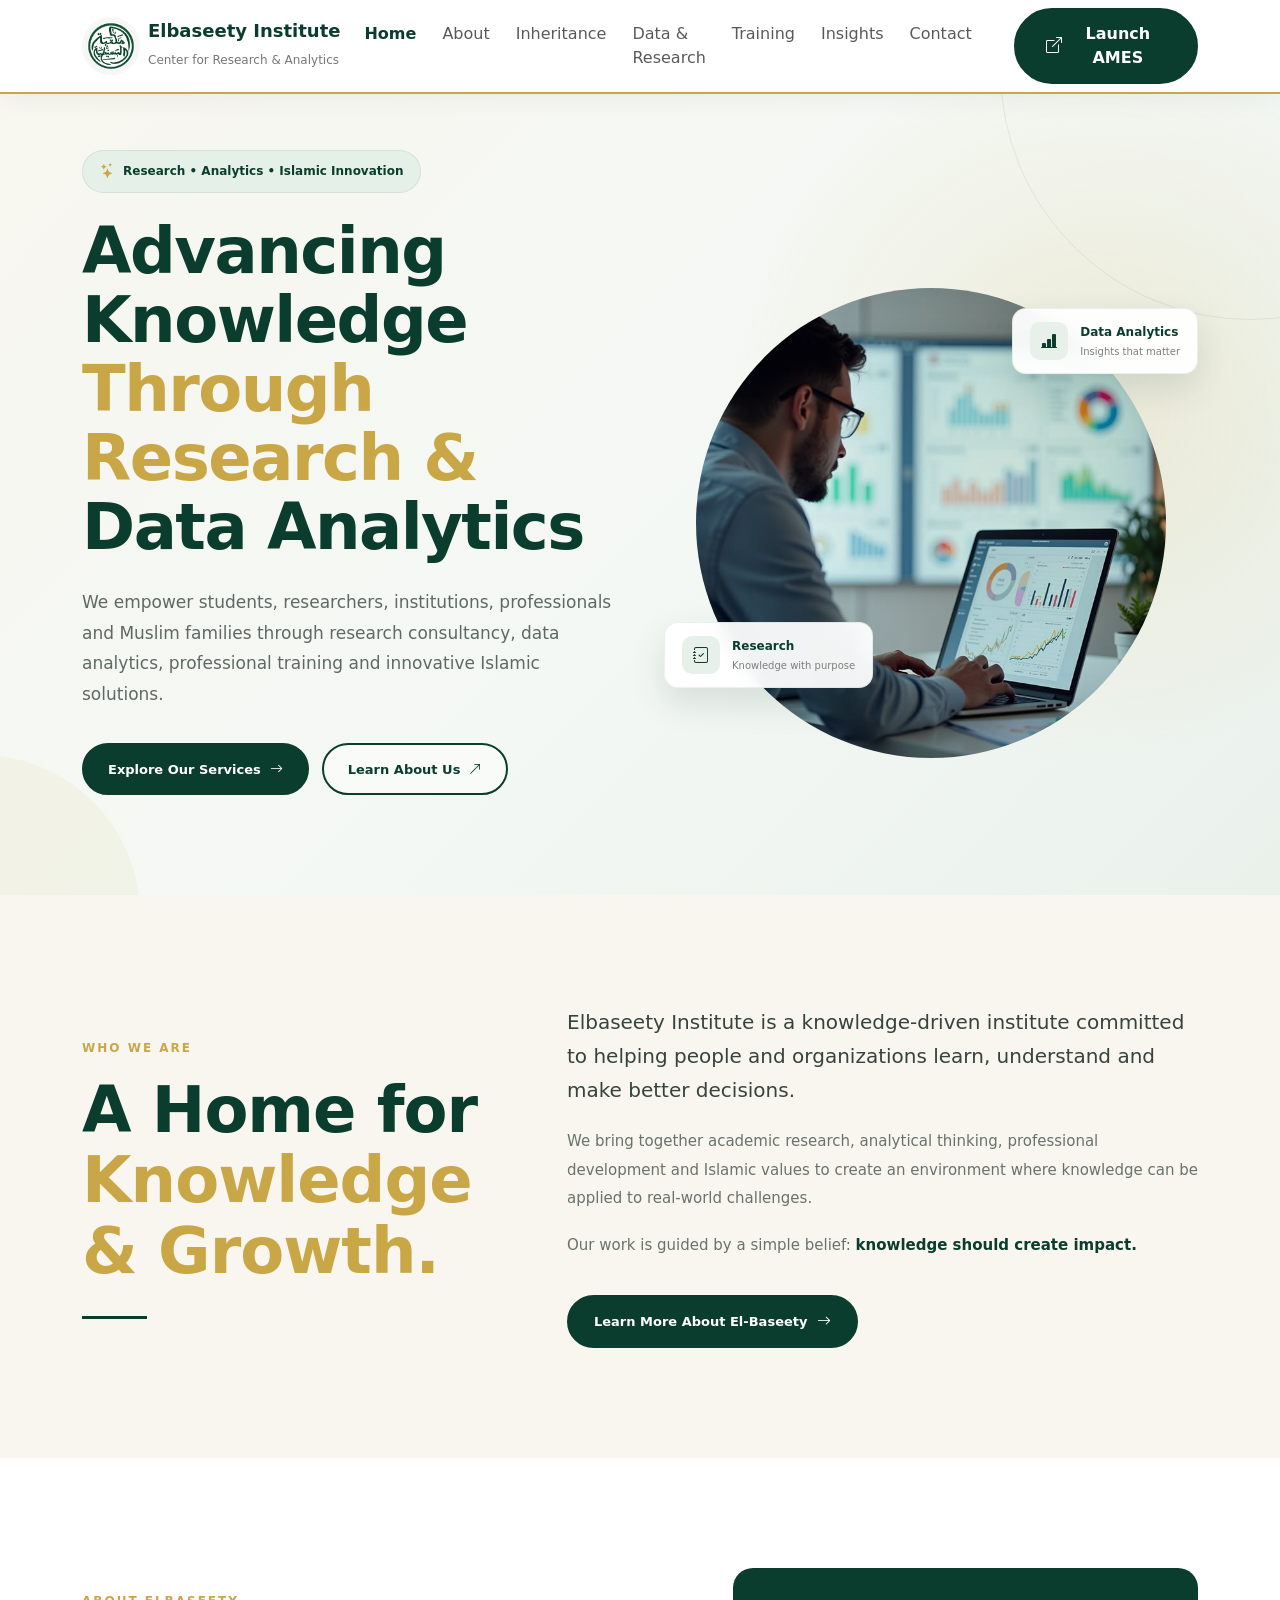
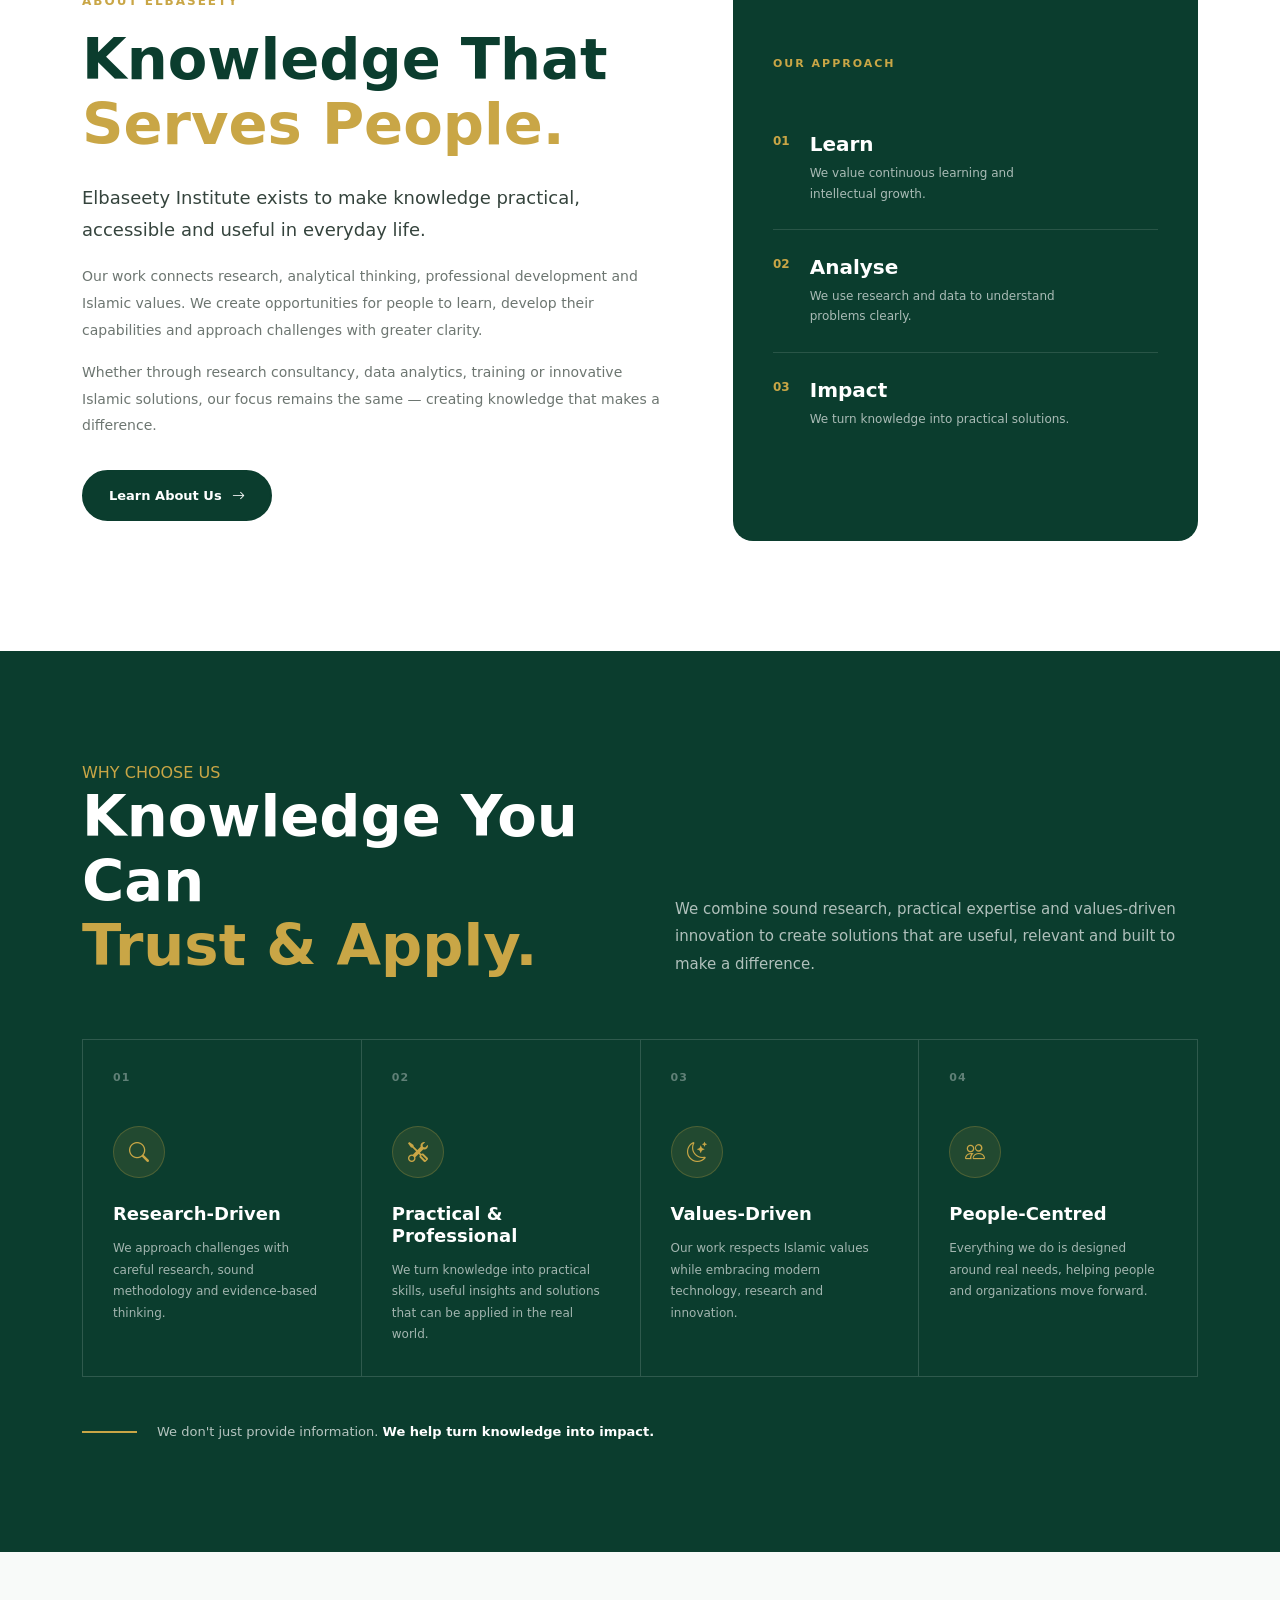
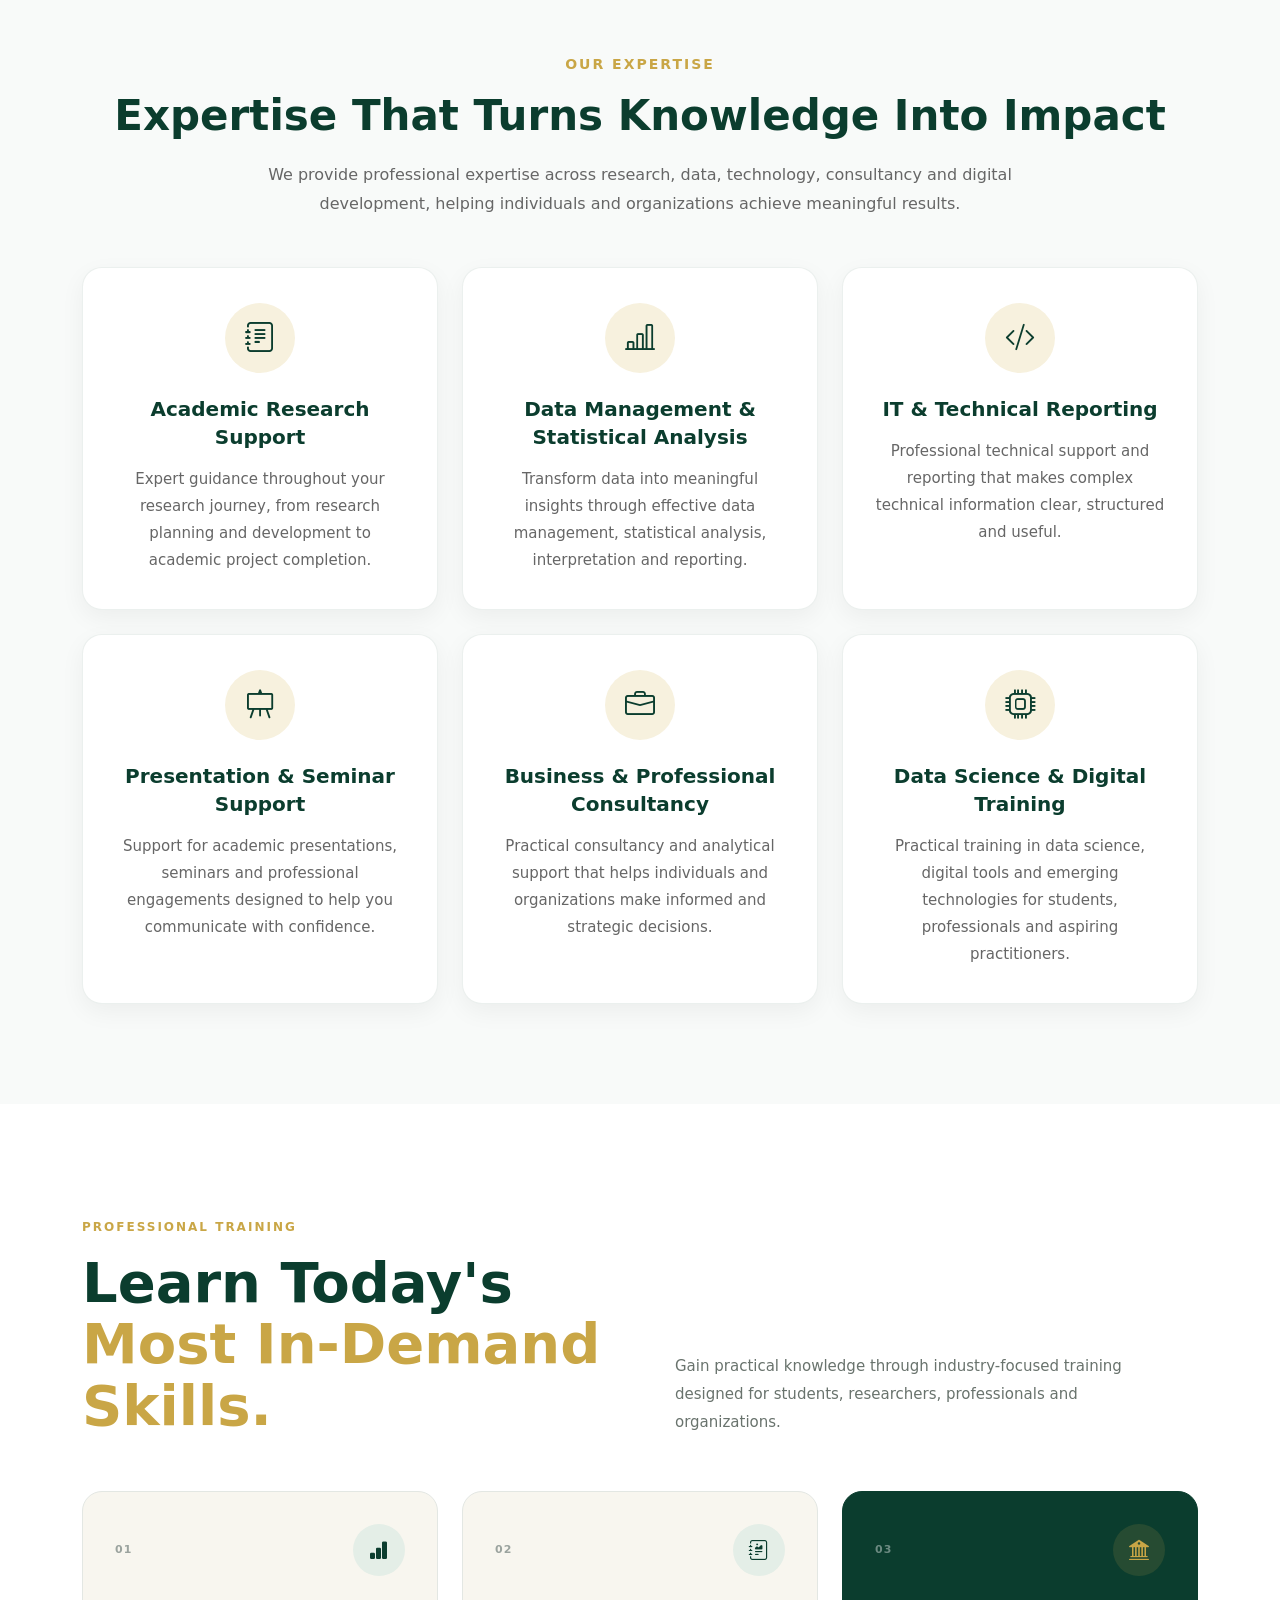
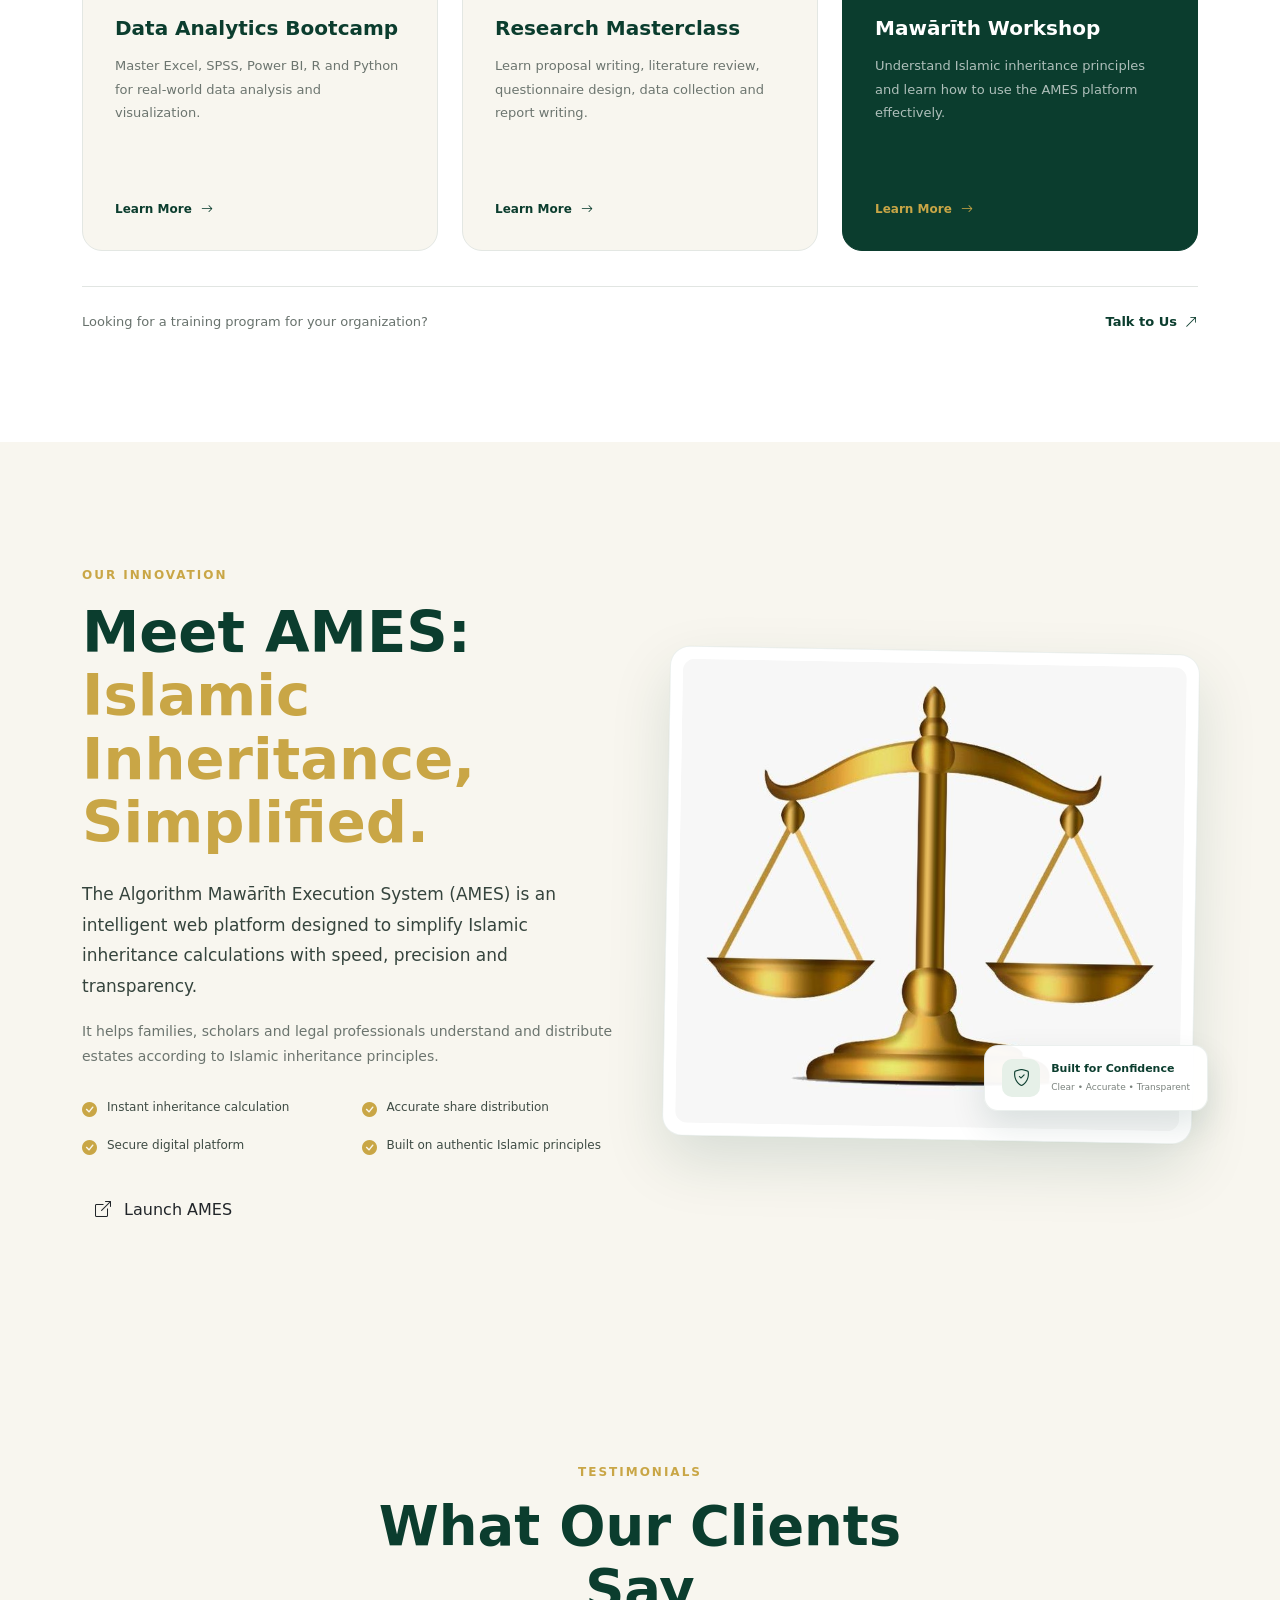
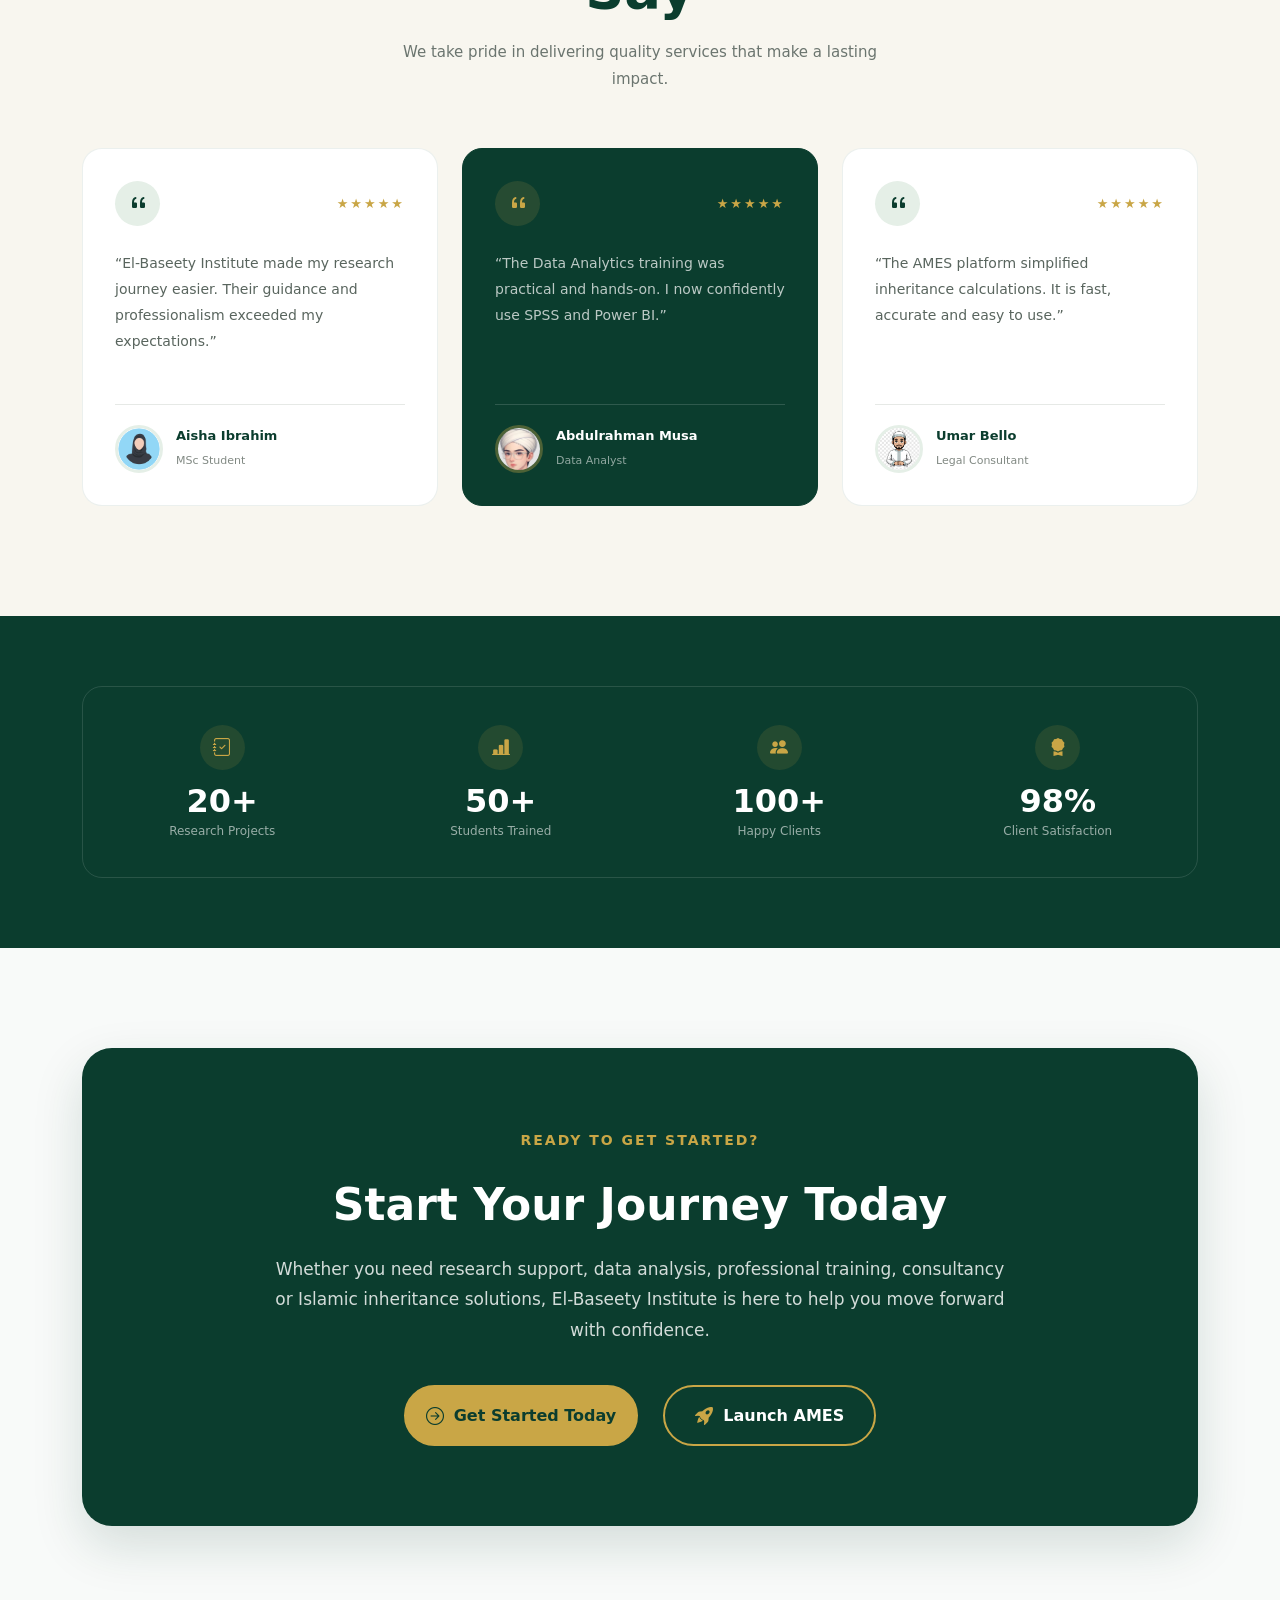
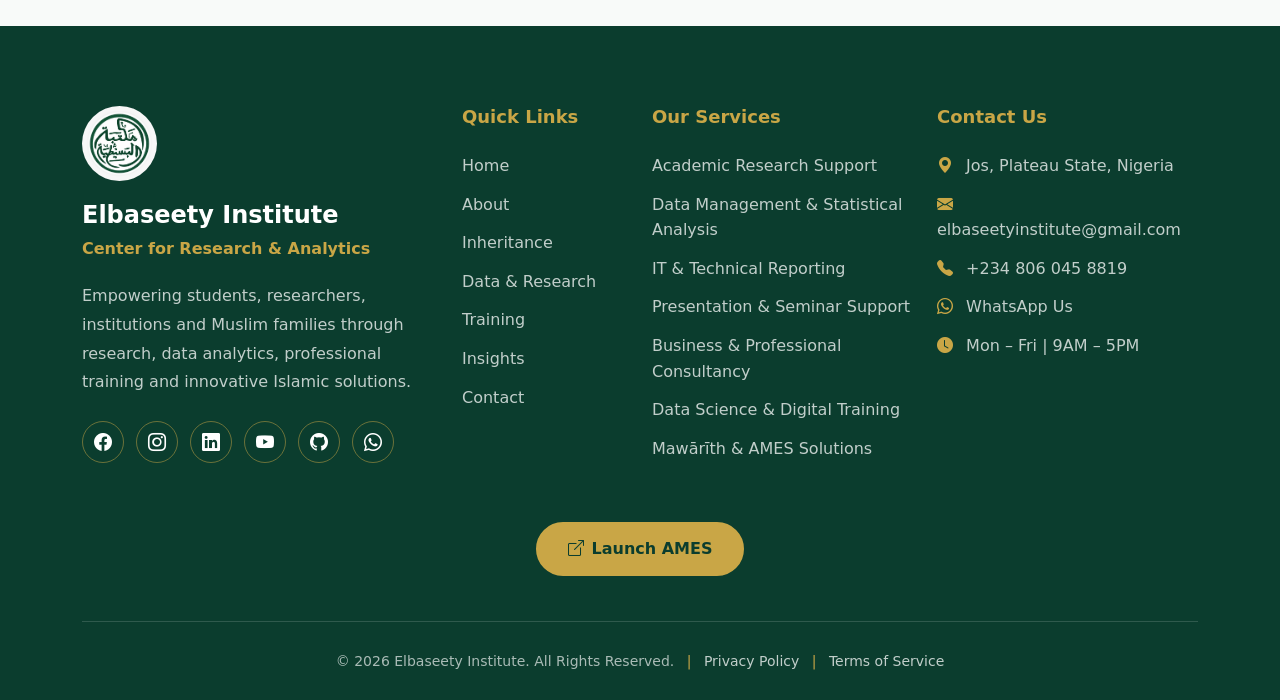
==== commit 26a9313f: "Update team section and website content" ====
--- a/index.html
+++ b/index.html
@@ -6,7 +6,7 @@
 <meta charset="UTF-8">
 <meta name="viewport" content="width=device-width, initial-scale=1.0">
 
-<title>El-Baseety Institute | Center for Research & Analytics</title>
+<title>Elbaseety Institute | Center for Research & Analytics</title>
 
 <!-- Bootstrap CSS -->
 <link href="bootstrap-5.3.8-dist/css/bootstrap.min.css"
@@ -37,17 +37,17 @@
 <a class="navbar-brand d-flex align-items-center" href="index.html">
 
 <img src="bootstrap-5.3.8-dist/WhatsApp Image 2026-04-06 at 10.52.43 PM.jpeg"
-    alt="Logo"
-    class="logo">
+alt="Logo"
+class="logo">
 
 <div class="ms-2">
 
 <h5 class="mb-0">
-    El-Baseety Institute
+Elbaseety Institute
 </h5>
 
 <small>
-    Center for Research & Analytics
+Center for Research & Analytics
 </small>
 
 </div>
@@ -73,41 +73,41 @@
 <ul class="navbar-nav ms-auto me-3">
 
 <li class="nav-item">
-    <a class="nav-link active" href="index.html">Home</a>
+<a class="nav-link active" href="index.html">Home</a>
 </li>
 
 <li class="nav-item">
-    <a class="nav-link" href="about.html">About</a>
+<a class="nav-link" href="about.html">About</a>
 </li>
 
 <li class="nav-item">
-    <a class="nav-link" href="inheritance.html">Inheritance</a>
+<a class="nav-link" href="inheritance.html">Inheritance</a>
 </li>
 
 <li class="nav-item">
-    <a class="nav-link" href="Data_research.html">Data & Research</a>
+<a class="nav-link" href="Data_research.html">Data & Research</a>
 </li>
 
 <li class="nav-item">
-    <a class="nav-link" href="Training.html">Training</a>
+<a class="nav-link" href="Training.html">Training</a>
 </li>
 
 <li class="nav-item">
-    <a class="nav-link" href="insight.html">Insights</a>
+<a class="nav-link" href="insight.html">Insights</a>
 </li>
 
 <li class="nav-item">
-    <a class="nav-link" href="contact.html">Contact</a>
+<a class="nav-link" href="contact.html">Contact</a>
 </li>
 
 </ul>
 
 <a href="#"
-   class="btn btn-launch ames-coming-soon">
-
-    <i class="bi bi-box-arrow-up-right me-2"></i>
-
-    Launch AMES
+class="btn btn-launch ames-coming-soon">
+
+<i class="bi bi-box-arrow-up-right me-2"></i>
+
+Launch AMES
 
 </a>
 
@@ -117,1466 +117,1466 @@
 
 </nav>
 <!--=========================================
-        HERO SECTION
+    HERO SECTION
 ==========================================-->
 
 <section class="hero">
 
-    <div class="container">
-
-        <div class="row align-items-center g-5">
-
-            <!-- LEFT CONTENT -->
-
-            <div class="col-lg-6">
-
-                <div class="hero-content">
-
-                    <span class="hero-badge">
-
-                        <i class="bi bi-stars"></i>
-
-                        Research • Analytics • Islamic Innovation
-
-                    </span>
-
-
-                    <h1>
-
-                        Advancing Knowledge
-                        <span>Through Research &</span>
-                        Data Analytics
-
-                    </h1>
-
-
-                    <p>
-
-                        We empower students, researchers,
-                        institutions, professionals and Muslim
-                        families through research consultancy,
-                        data analytics, professional training
-                        and innovative Islamic solutions.
-
-                    </p>
-
-
-                    <div class="hero-buttons">
-
-                        <a href="services.html"
-                           class="btn-primary-custom">
-
-                            Explore Our Services
-
-                            <i class="bi bi-arrow-right"></i>
-
-                        </a>
-
-
-                        <a href="about.html"
-                           class="btn-outline-custom">
-
-                            Learn About Us
-
-                            <i class="bi bi-arrow-up-right"></i>
-
-                        </a>
-
-                    </div>
-
-                </div>
-
-            </div>
-
-
-            <!-- RIGHT IMAGE -->
-
-            <div class="col-lg-6">
-
-                <div class="hero-visual">
-
-                    <div class="hero-image-bg"></div>
-
-                    <img
-                        src="./img/White‑Label Analytics That Keeps Clients (and Margins).jfif"
-                        class="hero-person"
-                        alt="Professional working with data and technology"
-                    >
-
-
-                    <!-- FLOATING INFORMATION -->
-
-                    <div class="hero-floating-card card-analytics">
-
-                        <i class="bi bi-bar-chart-line-fill"></i>
-
-                        <div>
-
-                            <strong>Data Analytics</strong>
-
-                            <small>
-                                Insights that matter
-                            </small>
-
-                        </div>
-
-                    </div>
-
-
-                    <div class="hero-floating-card card-research">
-
-                        <i class="bi bi-journal-check"></i>
-
-                        <div>
-
-                            <strong>Research</strong>
-
-                            <small>
-                                Knowledge with purpose
-                            </small>
-
-                        </div>
-
-                    </div>
-
-                </div>
-
-            </div>
-
-        </div>
-
-    </div>
+<div class="container">
+
+    <div class="row align-items-center g-5">
+
+        <!-- LEFT CONTENT -->
+
+        <div class="col-lg-6">
+
+            <div class="hero-content">
+
+                <span class="hero-badge">
+
+                    <i class="bi bi-stars"></i>
+
+                    Research • Analytics • Islamic Innovation
+
+                </span>
+
+
+                <h1>
+
+                    Advancing Knowledge
+                    <span>Through Research &</span>
+                    Data Analytics
+
+                </h1>
+
+
+                <p>
+
+                    We empower students, researchers,
+                    institutions, professionals and Muslim
+                    families through research consultancy,
+                    data analytics, professional training
+                    and innovative Islamic solutions.
+
+                </p>
+
+
+                <div class="hero-buttons">
+
+                    <a href="services.html"
+                        class="btn-primary-custom">
+
+                        Explore Our Services
+
+                        <i class="bi bi-arrow-right"></i>
+
+                    </a>
+
+
+                    <a href="about.html"
+                        class="btn-outline-custom">
+
+                        Learn About Us
+
+                        <i class="bi bi-arrow-up-right"></i>
+
+                    </a>
+
+                </div>
+
+            </div>
+
+        </div>
+
+
+        <!-- RIGHT IMAGE -->
+
+        <div class="col-lg-6">
+
+            <div class="hero-visual">
+
+                <div class="hero-image-bg"></div>
+
+                <img
+                    src="./img/White‑Label Analytics That Keeps Clients (and Margins).jfif"
+                    class="hero-person"
+                    alt="Professional working with data and technology"
+                >
+
+
+                <!-- FLOATING INFORMATION -->
+
+                <div class="hero-floating-card card-analytics">
+
+                    <i class="bi bi-bar-chart-line-fill"></i>
+
+                    <div>
+
+                        <strong>Data Analytics</strong>
+
+                        <small>
+                            Insights that matter
+                        </small>
+
+                    </div>
+
+                </div>
+
+
+                <div class="hero-floating-card card-research">
+
+                    <i class="bi bi-journal-check"></i>
+
+                    <div>
+
+                        <strong>Research</strong>
+
+                        <small>
+                            Knowledge with purpose
+                        </small>
+
+                    </div>
+
+                </div>
+
+            </div>
+
+        </div>
+
+    </div>
+
+</div>
 
 </section>
 <!--=========================================
-        WHO WE ARE
+    WHO WE ARE
 ==========================================-->
 
 <section class="who-we-are" id="who-we-are">
 
-    <div class="container">
-
-        <div class="row align-items-center g-5">
-
-            <!-- LEFT -->
-
-            <div class="col-lg-5">
-
-                <span class="section-tag">
-                    WHO WE ARE
-                </span>
-
-                <h2 class="who-title">
-
-                    A Home for
-                    <span>Knowledge & Growth.</span>
-
-                </h2>
-
-                <div class="who-line"></div>
-
-            </div>
-
-
-            <!-- RIGHT -->
-
-            <div class="col-lg-7">
-
-                <div class="who-content">
-
-                    <p class="who-lead">
-
-                        El-Baseety Institute is a
-                        knowledge-driven institute committed
-                        to helping people and organizations
-                        learn, understand and make better
-                        decisions.
-
-                    </p>
-
-                    <p class="who-text">
-
-                        We bring together academic research,
-                        analytical thinking, professional
-                        development and Islamic values to
-                        create an environment where knowledge
-                        can be applied to real-world challenges.
-
-                    </p>
-
-                    <p class="who-text">
-
-                        Our work is guided by a simple belief:
-
-                        <strong>
-                            knowledge should create impact.
-                        </strong>
-
-                    </p>
-
-
-                    <a href="about.html" class="who-link">
-
-                        Learn More About El-Baseety
-
-                        <i class="bi bi-arrow-right"></i>
-
-                    </a>
-
-                </div>
-
-            </div>
-
-        </div>
-
-    </div>
+<div class="container">
+
+    <div class="row align-items-center g-5">
+
+        <!-- LEFT -->
+
+        <div class="col-lg-5">
+
+            <span class="section-tag">
+                WHO WE ARE
+            </span>
+
+            <h2 class="who-title">
+
+                A Home for
+                <span>Knowledge & Growth.</span>
+
+            </h2>
+
+            <div class="who-line"></div>
+
+        </div>
+
+
+        <!-- RIGHT -->
+
+        <div class="col-lg-7">
+
+            <div class="who-content">
+
+                <p class="who-lead">
+
+                    Elbaseety Institute is a
+                    knowledge-driven institute committed
+                    to helping people and organizations
+                    learn, understand and make better
+                    decisions.
+
+                </p>
+
+                <p class="who-text">
+
+                    We bring together academic research,
+                    analytical thinking, professional
+                    development and Islamic values to
+                    create an environment where knowledge
+                    can be applied to real-world challenges.
+
+                </p>
+
+                <p class="who-text">
+
+                    Our work is guided by a simple belief:
+
+                    <strong>
+                        knowledge should create impact.
+                    </strong>
+
+                </p>
+
+
+                <a href="about.html" class="who-link">
+
+                    Learn More About El-Baseety
+
+                    <i class="bi bi-arrow-right"></i>
+
+                </a>
+
+            </div>
+
+        </div>
+
+    </div>
+
+</div>
 
 </section>
 <!--=========================================
-        ABOUT US
+    ABOUT US
 ==========================================-->
 
 <section class="about-section">
 
-    <div class="container">
-
-        <div class="row g-0 align-items-stretch">
-
-            <!-- LEFT CONTENT -->
-
-            <div class="col-lg-7">
-
-                <div class="about-content">
-
-                    <span class="section-tag">
-                        ABOUT EL-BASEETY
+<div class="container">
+
+    <div class="row g-0 align-items-stretch">
+
+        <!-- LEFT CONTENT -->
+
+        <div class="col-lg-7">
+
+            <div class="about-content">
+
+                <span class="section-tag">
+                    ABOUT ELBASEETY
+                </span>
+
+                <h2 class="about-title">
+
+                    Knowledge That
+                    <span>Serves People.</span>
+
+                </h2>
+
+                <p class="about-lead">
+
+                    Elbaseety Institute exists to make
+                    knowledge practical, accessible and
+                    useful in everyday life.
+
+                </p>
+
+                <p class="about-text">
+
+                    Our work connects research, analytical
+                    thinking, professional development and
+                    Islamic values. We create opportunities
+                    for people to learn, develop their
+                    capabilities and approach challenges
+                    with greater clarity.
+
+                </p>
+
+                <p class="about-text">
+
+                    Whether through research consultancy,
+                    data analytics, training or innovative
+                    Islamic solutions, our focus remains
+                    the same — creating knowledge that
+                    makes a difference.
+
+                </p>
+
+
+                <a href="about.html" class="about-btn">
+
+                    Learn About Us
+
+                    <i class="bi bi-arrow-right"></i>
+
+                </a>
+
+            </div>
+
+        </div>
+
+
+        <!-- RIGHT PANEL -->
+
+        <div class="col-lg-5">
+
+            <div class="about-panel">
+
+                <span class="about-panel-label">
+                    OUR APPROACH
+                </span>
+
+
+                <div class="about-panel-item">
+
+                    <span class="about-panel-number">
+                        01
                     </span>
 
-                    <h2 class="about-title">
-
-                        Knowledge That
-                        <span>Serves People.</span>
-
-                    </h2>
-
-                    <p class="about-lead">
-
-                        El-Baseety Institute exists to make
-                        knowledge practical, accessible and
-                        useful in everyday life.
-
-                    </p>
-
-                    <p class="about-text">
-
-                        Our work connects research, analytical
-                        thinking, professional development and
-                        Islamic values. We create opportunities
-                        for people to learn, develop their
-                        capabilities and approach challenges
-                        with greater clarity.
-
-                    </p>
-
-                    <p class="about-text">
-
-                        Whether through research consultancy,
-                        data analytics, training or innovative
-                        Islamic solutions, our focus remains
-                        the same — creating knowledge that
-                        makes a difference.
-
-                    </p>
-
-
-                    <a href="about.html" class="about-btn">
-
-                        Learn About Us
-
-                        <i class="bi bi-arrow-right"></i>
-
-                    </a>
-
-                </div>
-
-            </div>
-
-
-            <!-- RIGHT PANEL -->
-
-            <div class="col-lg-5">
-
-                <div class="about-panel">
-
-                    <span class="about-panel-label">
-                        OUR APPROACH
+                    <div>
+
+                        <h4>
+                            Learn
+                        </h4>
+
+                        <p>
+                            We value continuous learning
+                            and intellectual growth.
+                        </p>
+
+                    </div>
+
+                </div>
+
+
+                <div class="about-panel-item">
+
+                    <span class="about-panel-number">
+                        02
                     </span>
 
-
-                    <div class="about-panel-item">
-
-                        <span class="about-panel-number">
-                            01
-                        </span>
-
-                        <div>
-
-                            <h4>
-                                Learn
-                            </h4>
-
-                            <p>
-                                We value continuous learning
-                                and intellectual growth.
-                            </p>
-
-                        </div>
-
-                    </div>
-
-
-                    <div class="about-panel-item">
-
-                        <span class="about-panel-number">
-                            02
-                        </span>
-
-                        <div>
-
-                            <h4>
-                                Analyse
-                            </h4>
-
-                            <p>
-                                We use research and data to
-                                understand problems clearly.
-                            </p>
-
-                        </div>
-
-                    </div>
-
-
-                    <div class="about-panel-item">
-
-                        <span class="about-panel-number">
-                            03
-                        </span>
-
-                        <div>
-
-                            <h4>
-                                Impact
-                            </h4>
-
-                            <p>
-                                We turn knowledge into
-                                practical solutions.
-                            </p>
-
-                        </div>
-
-                    </div>
-
-                </div>
-
-            </div>
-
-        </div>
-
-    </div>
+                    <div>
+
+                        <h4>
+                            Analyse
+                        </h4>
+
+                        <p>
+                            We use research and data to
+                            understand problems clearly.
+                        </p>
+
+                    </div>
+
+                </div>
+
+
+                <div class="about-panel-item">
+
+                    <span class="about-panel-number">
+                        03
+                    </span>
+
+                    <div>
+
+                        <h4>
+                            Impact
+                        </h4>
+
+                        <p>
+                            We turn knowledge into
+                            practical solutions.
+                        </p>
+
+                    </div>
+
+                </div>
+
+            </div>
+
+        </div>
+
+    </div>
+
+</div>
 
 </section>
 <!--=========================================
-        WHY CHOOSE EL-BASEETY
+    WHY CHOOSE ELBASEETY
 ==========================================-->
 
 <section class="why-choose-section">
 
-    <div class="container">
-
-        <!-- HEADER -->
-
-        <div class="why-header">
-
-            <div>
-
-                <span class="section-tag why-tag">
-                    WHY CHOOSE US
-                </span>
-
-                <h2 class="why-title">
-
-                    Knowledge You Can
-                    <span>Trust & Apply.</span>
-
-                </h2>
-
-            </div>
-
-            <p class="why-intro">
-
-                We combine sound research, practical
-                expertise and values-driven innovation
-                to create solutions that are useful,
-                relevant and built to make a difference.
+<div class="container">
+
+    <!-- HEADER -->
+
+    <div class="why-header">
+
+        <div>
+
+            <span class="section-tag why-tag">
+                WHY CHOOSE US
+            </span>
+
+            <h2 class="why-title">
+
+                Knowledge You Can
+                <span>Trust & Apply.</span>
+
+            </h2>
+
+        </div>
+
+        <p class="why-intro">
+
+            We combine sound research, practical
+            expertise and values-driven innovation
+            to create solutions that are useful,
+            relevant and built to make a difference.
+
+        </p>
+
+    </div>
+
+
+    <!-- FEATURES -->
+
+    <div class="why-grid">
+
+        <!-- 01 -->
+
+        <div class="why-card">
+
+            <div class="why-number">
+                01
+            </div>
+
+            <div class="why-icon">
+
+                <i class="bi bi-search"></i>
+
+            </div>
+
+            <h3>
+                Research-Driven
+            </h3>
+
+            <p>
+
+                We approach challenges with careful
+                research, sound methodology and
+                evidence-based thinking.
 
             </p>
 
         </div>
 
 
-        <!-- FEATURES -->
-
-        <div class="why-grid">
-
-            <!-- 01 -->
-
-            <div class="why-card">
-
-                <div class="why-number">
-                    01
-                </div>
-
-                <div class="why-icon">
-
-                    <i class="bi bi-search"></i>
-
-                </div>
-
-                <h3>
-                    Research-Driven
-                </h3>
-
-                <p>
-
-                    We approach challenges with careful
-                    research, sound methodology and
-                    evidence-based thinking.
-
-                </p>
-
-            </div>
-
-
-            <!-- 02 -->
-
-            <div class="why-card">
-
-                <div class="why-number">
-                    02
-                </div>
-
-                <div class="why-icon">
-
-                    <i class="bi bi-tools"></i>
-
-                </div>
-
-                <h3>
-                    Practical & Professional
-                </h3>
-
-                <p>
-
-                    We turn knowledge into practical
-                    skills, useful insights and solutions
-                    that can be applied in the real world.
-
-                </p>
-
-            </div>
-
-
-            <!-- 03 -->
-
-            <div class="why-card">
-
-                <div class="why-number">
-                    03
-                </div>
-
-                <div class="why-icon">
-
-                    <i class="bi bi-moon-stars"></i>
-
-                </div>
-
-                <h3>
-                    Values-Driven
-                </h3>
-
-                <p>
-
-                    Our work respects Islamic values
-                    while embracing modern technology,
-                    research and innovation.
-
-                </p>
-
-            </div>
-
-
-            <!-- 04 -->
-
-            <div class="why-card">
-
-                <div class="why-number">
-                    04
-                </div>
-
-                <div class="why-icon">
-
-                    <i class="bi bi-people"></i>
-
-                </div>
-
-                <h3>
-                    People-Centred
-                </h3>
-
-                <p>
-
-                    Everything we do is designed around
-                    real needs, helping people and
-                    organizations move forward.
-
-                </p>
-
-            </div>
-
-        </div>
-
-
-        <!-- BOTTOM STATEMENT -->
-
-        <div class="why-bottom">
-
-            <div class="why-bottom-line"></div>
+        <!-- 02 -->
+
+        <div class="why-card">
+
+            <div class="why-number">
+                02
+            </div>
+
+            <div class="why-icon">
+
+                <i class="bi bi-tools"></i>
+
+            </div>
+
+            <h3>
+                Practical & Professional
+            </h3>
 
             <p>
-                We don't just provide information.
-                <strong>We help turn knowledge into impact.</strong>
+
+                We turn knowledge into practical
+                skills, useful insights and solutions
+                that can be applied in the real world.
+
             </p>
 
         </div>
 
-    </div>
+
+        <!-- 03 -->
+
+        <div class="why-card">
+
+            <div class="why-number">
+                03
+            </div>
+
+            <div class="why-icon">
+
+                <i class="bi bi-moon-stars"></i>
+
+            </div>
+
+            <h3>
+                Values-Driven
+            </h3>
+
+            <p>
+
+                Our work respects Islamic values
+                while embracing modern technology,
+                research and innovation.
+
+            </p>
+
+        </div>
+
+
+        <!-- 04 -->
+
+        <div class="why-card">
+
+            <div class="why-number">
+                04
+            </div>
+
+            <div class="why-icon">
+
+                <i class="bi bi-people"></i>
+
+            </div>
+
+            <h3>
+                People-Centred
+            </h3>
+
+            <p>
+
+                Everything we do is designed around
+                real needs, helping people and
+                organizations move forward.
+
+            </p>
+
+        </div>
+
+    </div>
+
+
+    <!-- BOTTOM STATEMENT -->
+
+    <div class="why-bottom">
+
+        <div class="why-bottom-line"></div>
+
+        <p>
+            We don't just provide information.
+            <strong>We help turn knowledge into impact.</strong>
+        </p>
+
+    </div>
+
+</div>
 
 </section>
 <!--=========================================
-    OUR EXPERTISE
+OUR EXPERTISE
 ==========================================-->
 
 <section class="our-expertise">
 
 <div class="container">
 
-    <div class="text-center mb-5">
-
-        <span class="section-tag">
-            OUR EXPERTISE
-        </span>
-
-        <h2 class="section-title">
-            Expertise That Turns Knowledge Into Impact
-        </h2>
-
-        <p class="section-description">
-
-            We provide professional expertise across research,
-            data, technology, consultancy and digital development,
-            helping individuals and organizations achieve meaningful results.
+<div class="text-center mb-5">
+
+    <span class="section-tag">
+        OUR EXPERTISE
+    </span>
+
+    <h2 class="section-title">
+        Expertise That Turns Knowledge Into Impact
+    </h2>
+
+    <p class="section-description">
+
+        We provide professional expertise across research,
+        data, technology, consultancy and digital development,
+        helping individuals and organizations achieve meaningful results.
+
+    </p>
+
+</div>
+
+<div class="row g-4">
+
+    <!-- Academic Research -->
+
+    <div class="col-lg-4 col-md-6">
+
+        <div class="service-card">
+
+            <div class="service-icon">
+                <i class="bi bi-journal-text"></i>
+            </div>
+
+            <h3>Academic Research Support</h3>
+
+            <p>
+                Expert guidance throughout your research journey,
+                from research planning and development to
+                academic project completion.
+            </p>
+
+        </div>
+
+    </div>
+
+
+    <!-- Data Analysis -->
+
+    <div class="col-lg-4 col-md-6">
+
+        <div class="service-card">
+
+            <div class="service-icon">
+                <i class="bi bi-bar-chart-line"></i>
+            </div>
+
+            <h3>Data Management & Statistical Analysis</h3>
+
+            <p>
+                Transform data into meaningful insights through
+                effective data management, statistical analysis,
+                interpretation and reporting.
+            </p>
+
+        </div>
+
+    </div>
+
+
+    <!-- IT -->
+
+    <div class="col-lg-4 col-md-6">
+
+        <div class="service-card">
+
+            <div class="service-icon">
+                <i class="bi bi-code-slash"></i>
+            </div>
+
+            <h3>IT & Technical Reporting</h3>
+
+            <p>
+                Professional technical support and reporting
+                that makes complex technical information clear,
+                structured and useful.
+            </p>
+
+        </div>
+
+    </div>
+
+
+    <!-- Presentation -->
+
+    <div class="col-lg-4 col-md-6">
+
+        <div class="service-card">
+
+            <div class="service-icon">
+                <i class="bi bi-easel"></i>
+            </div>
+
+            <h3>Presentation & Seminar Support</h3>
+
+            <p>
+                Support for academic presentations, seminars
+                and professional engagements designed to help
+                you communicate with confidence.
+            </p>
+
+        </div>
+
+    </div>
+
+
+    <!-- Consultancy -->
+
+    <div class="col-lg-4 col-md-6">
+
+        <div class="service-card">
+
+            <div class="service-icon">
+                <i class="bi bi-briefcase"></i>
+            </div>
+
+            <h3>Business & Professional Consultancy</h3>
+
+            <p>
+                Practical consultancy and analytical support
+                that helps individuals and organizations make
+                informed and strategic decisions.
+            </p>
+
+        </div>
+
+    </div>
+
+
+    <!-- Data Science -->
+
+    <div class="col-lg-4 col-md-6">
+
+        <div class="service-card">
+
+            <div class="service-icon">
+                <i class="bi bi-cpu"></i>
+            </div>
+
+            <h3>Data Science & Digital Training</h3>
+
+            <p>
+                Practical training in data science, digital
+                tools and emerging technologies for students,
+                professionals and aspiring practitioners.
+            </p>
+
+        </div>
+
+    </div>
+
+</div>
+
+</div>
+
+</section>
+
+
+<!--=========================================
+    PROFESSIONAL TRAINING
+==========================================-->
+
+<section class="training-section">
+
+<div class="container">
+
+    <!-- HEADER -->
+
+    <div class="training-header">
+
+        <div>
+
+            <span class="section-tag">
+                PROFESSIONAL TRAINING
+            </span>
+
+            <h2 class="training-title">
+
+                Learn Today's
+                <span>Most In-Demand Skills.</span>
+
+            </h2>
+
+        </div>
+
+        <p class="training-intro">
+
+            Gain practical knowledge through
+            industry-focused training designed for
+            students, researchers, professionals
+            and organizations.
 
         </p>
 
     </div>
 
+
+    <!-- COURSES -->
+
     <div class="row g-4">
 
-        <!-- Academic Research -->
+
+        <!-- COURSE 1 -->
 
         <div class="col-lg-4 col-md-6">
 
-            <div class="service-card">
-
-                <div class="service-icon">
-                    <i class="bi bi-journal-text"></i>
-                </div>
-
-                <h3>Academic Research Support</h3>
+            <div class="course-card">
+
+                <div class="course-top">
+
+                    <span class="course-number">
+                        01
+                    </span>
+
+                    <div class="course-icon">
+
+                        <i class="bi bi-bar-chart-fill"></i>
+
+                    </div>
+
+                </div>
+
+                <h4>
+                    Data Analytics Bootcamp
+                </h4>
 
                 <p>
-                    Expert guidance throughout your research journey,
-                    from research planning and development to
-                    academic project completion.
+
+                    Master Excel, SPSS, Power BI,
+                    R and Python for real-world data
+                    analysis and visualization.
+
                 </p>
 
-            </div>
-
-        </div>
-
-
-        <!-- Data Analysis -->
+                <a href="training.html"
+                    class="course-link">
+
+                    Learn More
+
+                    <i class="bi bi-arrow-right"></i>
+
+                </a>
+
+            </div>
+
+        </div>
+
+
+        <!-- COURSE 2 -->
 
         <div class="col-lg-4 col-md-6">
 
-            <div class="service-card">
-
-                <div class="service-icon">
-                    <i class="bi bi-bar-chart-line"></i>
-                </div>
-
-                <h3>Data Management & Statistical Analysis</h3>
+            <div class="course-card">
+
+                <div class="course-top">
+
+                    <span class="course-number">
+                        02
+                    </span>
+
+                    <div class="course-icon">
+
+                        <i class="bi bi-journal-richtext"></i>
+
+                    </div>
+
+                </div>
+
+                <h4>
+                    Research Masterclass
+                </h4>
 
                 <p>
-                    Transform data into meaningful insights through
-                    effective data management, statistical analysis,
-                    interpretation and reporting.
+
+                    Learn proposal writing, literature
+                    review, questionnaire design, data
+                    collection and report writing.
+
                 </p>
 
-            </div>
-
-        </div>
-
-
-        <!-- IT -->
+                <a href="training.html"
+                    class="course-link">
+
+                    Learn More
+
+                    <i class="bi bi-arrow-right"></i>
+
+                </a>
+
+            </div>
+
+        </div>
+
+
+        <!-- COURSE 3 -->
 
         <div class="col-lg-4 col-md-6">
 
-            <div class="service-card">
-
-                <div class="service-icon">
-                    <i class="bi bi-code-slash"></i>
-                </div>
-
-                <h3>IT & Technical Reporting</h3>
+            <div class="course-card course-featured">
+
+                <div class="course-top">
+
+                    <span class="course-number">
+                        03
+                    </span>
+
+                    <div class="course-icon">
+
+                        <i class="bi bi-bank2"></i>
+
+                    </div>
+
+                </div>
+
+                <h4>
+                    Mawārīth Workshop
+                </h4>
 
                 <p>
-                    Professional technical support and reporting
-                    that makes complex technical information clear,
-                    structured and useful.
+
+                    Understand Islamic inheritance
+                    principles and learn how to use
+                    the AMES platform effectively.
+
                 </p>
 
-            </div>
-
-        </div>
-
-
-        <!-- Presentation -->
-
-        <div class="col-lg-4 col-md-6">
-
-            <div class="service-card">
-
-                <div class="service-icon">
-                    <i class="bi bi-easel"></i>
-                </div>
-
-                <h3>Presentation & Seminar Support</h3>
-
-                <p>
-                    Support for academic presentations, seminars
-                    and professional engagements designed to help
-                    you communicate with confidence.
-                </p>
-
-            </div>
-
-        </div>
-
-
-        <!-- Consultancy -->
-
-        <div class="col-lg-4 col-md-6">
-
-            <div class="service-card">
-
-                <div class="service-icon">
-                    <i class="bi bi-briefcase"></i>
-                </div>
-
-                <h3>Business & Professional Consultancy</h3>
-
-                <p>
-                    Practical consultancy and analytical support
-                    that helps individuals and organizations make
-                    informed and strategic decisions.
-                </p>
-
-            </div>
-
-        </div>
-
-
-        <!-- Data Science -->
-
-        <div class="col-lg-4 col-md-6">
-
-            <div class="service-card">
-
-                <div class="service-icon">
-                    <i class="bi bi-cpu"></i>
-                </div>
-
-                <h3>Data Science & Digital Training</h3>
-
-                <p>
-                    Practical training in data science, digital
-                    tools and emerging technologies for students,
-                    professionals and aspiring practitioners.
-                </p>
-
-            </div>
-
-        </div>
+                <a href="training.html"
+                    class="course-link">
+
+                    Learn More
+
+                    <i class="bi bi-arrow-right"></i>
+
+                </a>
+
+            </div>
+
+        </div>
+
+    </div>
+
+
+    <!-- BOTTOM CTA -->
+
+    <div class="training-cta">
+
+        <p>
+            Looking for a training program for your
+            organization?
+        </p>
+
+        <a href="contact.html">
+
+            Talk to Us
+
+            <i class="bi bi-arrow-up-right"></i>
+
+        </a>
 
     </div>
 
 </div>
-
-</section>
-
-
-<!--=========================================
-        PROFESSIONAL TRAINING
-==========================================-->
-
-<section class="training-section">
-
-    <div class="container">
-
-        <!-- HEADER -->
-
-        <div class="training-header">
-
-            <div>
-
-                <span class="section-tag">
-                    PROFESSIONAL TRAINING
-                </span>
-
-                <h2 class="training-title">
-
-                    Learn Today's
-                    <span>Most In-Demand Skills.</span>
-
-                </h2>
-
-            </div>
-
-            <p class="training-intro">
-
-                Gain practical knowledge through
-                industry-focused training designed for
-                students, researchers, professionals
-                and organizations.
-
-            </p>
-
-        </div>
-
-
-        <!-- COURSES -->
-
-        <div class="row g-4">
-
-
-            <!-- COURSE 1 -->
-
-            <div class="col-lg-4 col-md-6">
-
-                <div class="course-card">
-
-                    <div class="course-top">
-
-                        <span class="course-number">
-                            01
-                        </span>
-
-                        <div class="course-icon">
-
-                            <i class="bi bi-bar-chart-fill"></i>
-
-                        </div>
-
-                    </div>
-
-                    <h4>
-                        Data Analytics Bootcamp
-                    </h4>
-
-                    <p>
-
-                        Master Excel, SPSS, Power BI,
-                        R and Python for real-world data
-                        analysis and visualization.
-
-                    </p>
-
-                    <a href="training.html"
-                       class="course-link">
-
-                        Learn More
-
-                        <i class="bi bi-arrow-right"></i>
-
-                    </a>
-
-                </div>
-
-            </div>
-
-
-            <!-- COURSE 2 -->
-
-            <div class="col-lg-4 col-md-6">
-
-                <div class="course-card">
-
-                    <div class="course-top">
-
-                        <span class="course-number">
-                            02
-                        </span>
-
-                        <div class="course-icon">
-
-                            <i class="bi bi-journal-richtext"></i>
-
-                        </div>
-
-                    </div>
-
-                    <h4>
-                        Research Masterclass
-                    </h4>
-
-                    <p>
-
-                        Learn proposal writing, literature
-                        review, questionnaire design, data
-                        collection and report writing.
-
-                    </p>
-
-                    <a href="training.html"
-                       class="course-link">
-
-                        Learn More
-
-                        <i class="bi bi-arrow-right"></i>
-
-                    </a>
-
-                </div>
-
-            </div>
-
-
-            <!-- COURSE 3 -->
-
-            <div class="col-lg-4 col-md-6">
-
-                <div class="course-card course-featured">
-
-                    <div class="course-top">
-
-                        <span class="course-number">
-                            03
-                        </span>
-
-                        <div class="course-icon">
-
-                            <i class="bi bi-bank2"></i>
-
-                        </div>
-
-                    </div>
-
-                    <h4>
-                        Mawārīth Workshop
-                    </h4>
-
-                    <p>
-
-                        Understand Islamic inheritance
-                        principles and learn how to use
-                        the AMES platform effectively.
-
-                    </p>
-
-                    <a href="training.html"
-                       class="course-link">
-
-                        Learn More
-
-                        <i class="bi bi-arrow-right"></i>
-
-                    </a>
-
-                </div>
-
-            </div>
-
-        </div>
-
-
-        <!-- BOTTOM CTA -->
-
-        <div class="training-cta">
-
-            <p>
-                Looking for a training program for your
-                organization?
-            </p>
-
-            <a href="contact.html">
-
-                Talk to Us
-
-                <i class="bi bi-arrow-up-right"></i>
-
-            </a>
-
-        </div>
-
-    </div>
 
 </section>
 <!--=========================================
-        AMES INNOVATION
+    AMES INNOVATION
 ==========================================-->
 
 <section class="ames-section">
 
-    <div class="container">
-
-        <div class="row align-items-center g-5">
-
-            <!-- LEFT CONTENT -->
-
-            <div class="col-lg-6">
-
-                <div class="ames-content">
-
-                    <span class="section-tag ames-tag">
-                        OUR INNOVATION
-                    </span>
-
-                    <h2 class="ames-title">
-
-                        Meet AMES:
-                        <span>Islamic Inheritance, Simplified.</span>
-
-                    </h2>
-
-                    <p class="ames-lead">
-
-                        The Algorithm Mawārīth Execution System
-                        (AMES) is an intelligent web platform
-                        designed to simplify Islamic inheritance
-                        calculations with speed, precision and
-                        transparency.
-
-                    </p>
-
-                    <p class="ames-text">
-
-                        It helps families, scholars and legal
-                        professionals understand and distribute
-                        estates according to Islamic inheritance
-                        principles.
-
-                    </p>
-
-
-                    <!-- FEATURES -->
-
-                    <div class="ames-features">
-
-                        <div class="ames-feature">
-
-                            <i class="bi bi-check-circle-fill"></i>
-
-                            <span>
-                                Instant inheritance calculation
-                            </span>
-
-                        </div>
-
-
-                        <div class="ames-feature">
-
-                            <i class="bi bi-check-circle-fill"></i>
-
-                            <span>
-                                Accurate share distribution
-                            </span>
-
-                        </div>
-
-
-                        <div class="ames-feature">
-
-                            <i class="bi bi-check-circle-fill"></i>
-
-                            <span>
-                                Secure digital platform
-                            </span>
-
-                        </div>
-
-
-                        <div class="ames-feature">
-
-                            <i class="bi bi-check-circle-fill"></i>
-
-                            <span>
-                                Built on authentic Islamic principles
-                            </span>
-
-                        </div>
-
-                    </div>
-
-
-   <!-- BUTTON -->
+<div class="container">
+
+    <div class="row align-items-center g-5">
+
+        <!-- LEFT CONTENT -->
+
+        <div class="col-lg-6">
+
+            <div class="ames-content">
+
+                <span class="section-tag ames-tag">
+                    OUR INNOVATION
+                </span>
+
+                <h2 class="ames-title">
+
+                    Meet AMES:
+                    <span>Islamic Inheritance, Simplified.</span>
+
+                </h2>
+
+                <p class="ames-lead">
+
+                    The Algorithm Mawārīth Execution System
+                    (AMES) is an intelligent web platform
+                    designed to simplify Islamic inheritance
+                    calculations with speed, precision and
+                    transparency.
+
+                </p>
+
+                <p class="ames-text">
+
+                    It helps families, scholars and legal
+                    professionals understand and distribute
+                    estates according to Islamic inheritance
+                    principles.
+
+                </p>
+
+
+                <!-- FEATURES -->
+
+                <div class="ames-features">
+
+                    <div class="ames-feature">
+
+                        <i class="bi bi-check-circle-fill"></i>
+
+                        <span>
+                            Instant inheritance calculation
+                        </span>
+
+                    </div>
+
+
+                    <div class="ames-feature">
+
+                        <i class="bi bi-check-circle-fill"></i>
+
+                        <span>
+                            Accurate share distribution
+                        </span>
+
+                    </div>
+
+
+                    <div class="ames-feature">
+
+                        <i class="bi bi-check-circle-fill"></i>
+
+                        <span>
+                            Secure digital platform
+                        </span>
+
+                    </div>
+
+
+                    <div class="ames-feature">
+
+                        <i class="bi bi-check-circle-fill"></i>
+
+                        <span>
+                            Built on authentic Islamic principles
+                        </span>
+
+                    </div>
+
+                </div>
+
+
+<!-- BUTTON -->
 
 <button
-    type="button"
-    class="btn btn-launch ames-coming-soon">
-
-    <i class="bi bi-box-arrow-up-right me-2"></i>
-
-    Launch AMES
+type="button"
+class="btn btn-launch ames-coming-soon">
+
+<i class="bi bi-box-arrow-up-right me-2"></i>
+
+Launch AMES
 
 </button>
 
-                </div>
-
-            </div>
-
-
-            <!-- RIGHT VISUAL -->
-
-            <div class="col-lg-6">
-
-                <div class="ames-visual">
-
-                    <div class="ames-glow"></div>
-
-                    <div class="ames-image">
-
-                        <img
-                            src="./img/AMES.jfif"
-                            class="img-fluid"
-                            alt="AMES inheritance platform dashboard"
-                        >
-
-                    </div>
-
-
-                    <!-- FLOATING LABEL -->
-
-                    <div class="ames-floating">
-
-                        <i class="bi bi-shield-check"></i>
-
-                        <div>
-
-                            <strong>
-                                Built for Confidence
-                            </strong>
-
-                            <small>
-                                Clear • Accurate • Transparent
-                            </small>
-
-                        </div>
-
-                    </div>
-
-                </div>
-
-            </div>
-
-        </div>
-
-    </div>
+            </div>
+
+        </div>
+
+
+        <!-- RIGHT VISUAL -->
+
+        <div class="col-lg-6">
+
+            <div class="ames-visual">
+
+                <div class="ames-glow"></div>
+
+                <div class="ames-image">
+
+                    <img
+                        src="./img/AMES.jfif"
+                        class="img-fluid"
+                        alt="AMES inheritance platform dashboard"
+                    >
+
+                </div>
+
+
+                <!-- FLOATING LABEL -->
+
+                <div class="ames-floating">
+
+                    <i class="bi bi-shield-check"></i>
+
+                    <div>
+
+                        <strong>
+                            Built for Confidence
+                        </strong>
+
+                        <small>
+                            Clear • Accurate • Transparent
+                        </small>
+
+                    </div>
+
+                </div>
+
+            </div>
+
+        </div>
+
+    </div>
+
+</div>
 
 </section>
 <!--=========================================
-        TESTIMONIALS
+    TESTIMONIALS
 ==========================================-->
 
 <section class="testimonials-section">
 
-    <div class="container">
-
-        <!-- HEADER -->
-
-        <div class="testimonials-header">
-
-            <span class="section-tag">
-                TESTIMONIALS
-            </span>
-
-            <h2 class="section-title">
-
-                What Our Clients Say
-
-            </h2>
-
-            <p class="section-text">
-
-                We take pride in delivering quality services
-                that make a lasting impact.
-
-            </p>
-
-        </div>
-
-
-        <!-- TESTIMONIAL CARDS -->
-
-        <div class="row g-4">
-
-
-            <!-- TESTIMONIAL 1 -->
-
-            <div class="col-lg-4 col-md-6">
-
-                <div class="testimonial-card">
-
-                    <div class="testimonial-top">
-
-                        <div class="quote-icon">
-
-                            <i class="bi bi-quote"></i>
-
-                        </div>
-
-                        <div class="stars">
-
-                            ★★★★★
-
-                        </div>
-
-                    </div>
-
-
-                    <p class="testimonial-text">
-
-                        “El-Baseety Institute made my research
-                        journey easier. Their guidance and
-                        professionalism exceeded my expectations.”
-
-                    </p>
-
-
-                    <div class="client-info">
-
-                        <img
-                            src="./img/Women free icons designed by smashingstocks.jfif"
-                            alt="Aisha Ibrahim"
-                        >
-
-                        <div>
-
-                            <h5>
-                                Aisha Ibrahim
-                            </h5>
-
-                            <small>
-                                MSc Student
-                            </small>
-
-                        </div>
-
-                    </div>
-
-                </div>
-
-            </div>
-
-
-            <!-- TESTIMONIAL 2 -->
-
-            <div class="col-lg-4 col-md-6">
-
-                <div class="testimonial-card testimonial-featured">
-
-                    <div class="testimonial-top">
-
-                        <div class="quote-icon">
-
-                            <i class="bi bi-quote"></i>
-
-                        </div>
-
-                        <div class="stars">
-
-                            ★★★★★
-
-                        </div>
-
-                    </div>
-
-
-                    <p class="testimonial-text">
-
-                        “The Data Analytics training was practical
-                        and hands-on. I now confidently use SPSS
-                        and Power BI.”
-
-                    </p>
-
-
-                    <div class="client-info">
-
-                        <img
-                            src="./img/870813277961474532.jfif"
-                            alt="Abdulrahman Musa"
-                        >
-
-                        <div>
-
-                            <h5>
-                                Abdulrahman Musa
-                            </h5>
-
-                            <small>
-                                Data Analyst
-                            </small>
-
-                        </div>
-
-                    </div>
-
-                </div>
-
-            </div>
-
-
-            <!-- TESTIMONIAL 3 -->
-
-            <div class="col-lg-4 col-md-6">
-
-                <div class="testimonial-card">
-
-                    <div class="testimonial-top">
-
-                        <div class="quote-icon">
-
-                            <i class="bi bi-quote"></i>
-
-                        </div>
-
-                        <div class="stars">
-
-                            ★★★★★
-
-                        </div>
-
-                    </div>
-
-
-                    <p class="testimonial-text">
-
-                        “The AMES platform simplified inheritance
-                        calculations. It is fast, accurate and
-                        easy to use.”
-
-                    </p>
-
-
-                    <div class="client-info">
-
-                        <img
-                            src="./img/289074869855317303.jfif"
-                            alt="Umar Bello"
-                        >
-
-                        <div>
-
-                            <h5>
-                                Umar Bello
-                            </h5>
-
-                            <small>
-                                Legal Consultant
-                            </small>
-
-                        </div>
-
-                    </div>
-
-                </div>
-
-            </div>
-
-
-        </div>
-
-    </div>
+<div class="container">
+
+    <!-- HEADER -->
+
+    <div class="testimonials-header">
+
+        <span class="section-tag">
+            TESTIMONIALS
+        </span>
+
+        <h2 class="section-title">
+
+            What Our Clients Say
+
+        </h2>
+
+        <p class="section-text">
+
+            We take pride in delivering quality services
+            that make a lasting impact.
+
+        </p>
+
+    </div>
+
+
+    <!-- TESTIMONIAL CARDS -->
+
+    <div class="row g-4">
+
+
+        <!-- TESTIMONIAL 1 -->
+
+        <div class="col-lg-4 col-md-6">
+
+            <div class="testimonial-card">
+
+                <div class="testimonial-top">
+
+                    <div class="quote-icon">
+
+                        <i class="bi bi-quote"></i>
+
+                    </div>
+
+                    <div class="stars">
+
+                        ★★★★★
+
+                    </div>
+
+                </div>
+
+
+                <p class="testimonial-text">
+
+                    “El-Baseety Institute made my research
+                    journey easier. Their guidance and
+                    professionalism exceeded my expectations.”
+
+                </p>
+
+
+                <div class="client-info">
+
+                    <img
+                        src="./img/Women free icons designed by smashingstocks.jfif"
+                        alt="Aisha Ibrahim"
+                    >
+
+                    <div>
+
+                        <h5>
+                            Aisha Ibrahim
+                        </h5>
+
+                        <small>
+                            MSc Student
+                        </small>
+
+                    </div>
+
+                </div>
+
+            </div>
+
+        </div>
+
+
+        <!-- TESTIMONIAL 2 -->
+
+        <div class="col-lg-4 col-md-6">
+
+            <div class="testimonial-card testimonial-featured">
+
+                <div class="testimonial-top">
+
+                    <div class="quote-icon">
+
+                        <i class="bi bi-quote"></i>
+
+                    </div>
+
+                    <div class="stars">
+
+                        ★★★★★
+
+                    </div>
+
+                </div>
+
+
+                <p class="testimonial-text">
+
+                    “The Data Analytics training was practical
+                    and hands-on. I now confidently use SPSS
+                    and Power BI.”
+
+                </p>
+
+
+                <div class="client-info">
+
+                    <img
+                        src="./img/870813277961474532.jfif"
+                        alt="Abdulrahman Musa"
+                    >
+
+                    <div>
+
+                        <h5>
+                            Abdulrahman Musa
+                        </h5>
+
+                        <small>
+                            Data Analyst
+                        </small>
+
+                    </div>
+
+                </div>
+
+            </div>
+
+        </div>
+
+
+        <!-- TESTIMONIAL 3 -->
+
+        <div class="col-lg-4 col-md-6">
+
+            <div class="testimonial-card">
+
+                <div class="testimonial-top">
+
+                    <div class="quote-icon">
+
+                        <i class="bi bi-quote"></i>
+
+                    </div>
+
+                    <div class="stars">
+
+                        ★★★★★
+
+                    </div>
+
+                </div>
+
+
+                <p class="testimonial-text">
+
+                    “The AMES platform simplified inheritance
+                    calculations. It is fast, accurate and
+                    easy to use.”
+
+                </p>
+
+
+                <div class="client-info">
+
+                    <img
+                        src="./img/289074869855317303.jfif"
+                        alt="Umar Bello"
+                    >
+
+                    <div>
+
+                        <h5>
+                            Umar Bello
+                        </h5>
+
+                        <small>
+                            Legal Consultant
+                        </small>
+
+                    </div>
+
+                </div>
+
+            </div>
+
+        </div>
+
+
+    </div>
+
+</div>
 
 </section>
 <!--=========================================
-        IMPACT STATS
+    IMPACT STATS
 ==========================================-->
 
 <section class="stats-section">
 
-    <div class="container">
-
-        <div class="row g-0 stats-wrapper">
-
-            <!-- STAT 1 -->
-
-            <div class="col-md-3 col-6">
-
-                <div class="stat-box">
-
-                    <div class="stat-icon">
-
-                        <i class="bi bi-journal-check"></i>
-
-                    </div>
-
-                    <h2>20+</h2>
-
-                    <p>
-                        Research Projects
-                    </p>
-
-                </div>
-
-            </div>
-
-
-            <!-- STAT 2 -->
-
-            <div class="col-md-3 col-6">
-
-                <div class="stat-box">
-
-                    <div class="stat-icon">
-
-                        <i class="bi bi-bar-chart-line-fill"></i>
-
-                    </div>
-
-                    <h2>50+</h2>
-
-                    <p>
-                        Students Trained
-                    </p>
-
-                </div>
-
-            </div>
-
-
-            <!-- STAT 3 -->
-
-            <div class="col-md-3 col-6">
-
-                <div class="stat-box">
-
-                    <div class="stat-icon">
-
-                        <i class="bi bi-people-fill"></i>
-
-                    </div>
-
-                    <h2>100+</h2>
-
-                    <p>
-                        Happy Clients
-                    </p>
-
-                </div>
-
-            </div>
-
-
-            <!-- STAT 4 -->
-
-            <div class="col-md-3 col-6">
-
-                <div class="stat-box">
-
-                    <div class="stat-icon">
-
-                        <i class="bi bi-award-fill"></i>
-
-                    </div>
-
-                    <h2>98%</h2>
-
-                    <p>
-                        Client Satisfaction
-                    </p>
-
-                </div>
-
-            </div>
-
-        </div>
-
-    </div>
+<div class="container">
+
+    <div class="row g-0 stats-wrapper">
+
+        <!-- STAT 1 -->
+
+        <div class="col-md-3 col-6">
+
+            <div class="stat-box">
+
+                <div class="stat-icon">
+
+                    <i class="bi bi-journal-check"></i>
+
+                </div>
+
+                <h2>20+</h2>
+
+                <p>
+                    Research Projects
+                </p>
+
+            </div>
+
+        </div>
+
+
+        <!-- STAT 2 -->
+
+        <div class="col-md-3 col-6">
+
+            <div class="stat-box">
+
+                <div class="stat-icon">
+
+                    <i class="bi bi-bar-chart-line-fill"></i>
+
+                </div>
+
+                <h2>50+</h2>
+
+                <p>
+                    Students Trained
+                </p>
+
+            </div>
+
+        </div>
+
+
+        <!-- STAT 3 -->
+
+        <div class="col-md-3 col-6">
+
+            <div class="stat-box">
+
+                <div class="stat-icon">
+
+                    <i class="bi bi-people-fill"></i>
+
+                </div>
+
+                <h2>100+</h2>
+
+                <p>
+                    Happy Clients
+                </p>
+
+            </div>
+
+        </div>
+
+
+        <!-- STAT 4 -->
+
+        <div class="col-md-3 col-6">
+
+            <div class="stat-box">
+
+                <div class="stat-icon">
+
+                    <i class="bi bi-award-fill"></i>
+
+                </div>
+
+                <h2>98%</h2>
+
+                <p>
+                    Client Satisfaction
+                </p>
+
+            </div>
+
+        </div>
+
+    </div>
+
+</div>
 
 </section>
 <!--=========================================
-        START TODAY CTA
+    START TODAY CTA
 ==========================================-->
 
 <section class="start-today">
 
-    <div class="container">
-
-        <div class="start-today-wrapper">
-
-            <span class="start-today-tag">
-                READY TO GET STARTED?
-            </span>
-
-            <h2>
-                Start Your Journey Today
-            </h2>
-
-            <p>
-                Whether you need research support, data analysis,
-                professional training, consultancy or Islamic
-                inheritance solutions, El-Baseety Institute is
-                here to help you move forward with confidence.
-            </p>
-
-            <div class="start-today-buttons">
-
-                <a href="contact.html"
-                   class="start-contact-btn">
-
-                    <i class="bi bi-arrow-right-circle"></i>
-
-                    <span>Get Started Today</span>
-
-                </a>
-
-               <a href="#"
-   class="start-ames-btn ames-coming-soon">
-
-    <i class="bi bi-rocket-takeoff-fill"></i>
-
-    <span>Launch AMES</span>
+<div class="container">
+
+    <div class="start-today-wrapper">
+
+        <span class="start-today-tag">
+            READY TO GET STARTED?
+        </span>
+
+        <h2>
+            Start Your Journey Today
+        </h2>
+
+        <p>
+            Whether you need research support, data analysis,
+            professional training, consultancy or Islamic
+            inheritance solutions, El-Baseety Institute is
+            here to help you move forward with confidence.
+        </p>
+
+        <div class="start-today-buttons">
+
+            <a href="contact.html"
+                class="start-contact-btn">
+
+                <i class="bi bi-arrow-right-circle"></i>
+
+                <span>Get Started Today</span>
+
+            </a>
+
+            <a href="#"
+class="start-ames-btn ames-coming-soon">
+
+<i class="bi bi-rocket-takeoff-fill"></i>
+
+<span>Launch AMES</span>
 
 </a>
-            </div>
-
-        </div>
-
-    </div>
+        </div>
+
+    </div>
+
+</div>
 
 </section>
 <!--================ MODERN FOOTER ================-->
@@ -1585,276 +1585,276 @@
 
 <div class="container">
 
-    <div class="row gy-5">
-
-        <!-- Brand -->
-
-        <div class="col-lg-4">
-
-            <img src="bootstrap-5.3.8-dist/WhatsApp Image 2026-04-06 at 10.52.43 PM.jpeg"
-                    alt="El-Baseety Institute"
-                    class="footer-logo">
-
-            <h3>El-Baseety Institute</h3>
-
-            <p class="footer-subtitle">
-                Center for Research & Analytics
-            </p>
-
-            <p>
-                Empowering students, researchers, institutions and
-                Muslim families through research, data analytics,
-                professional training and innovative Islamic solutions.
-            </p>
-
-
-            <!-- Social Icons -->
-
-            <div class="social-icons mt-4">
-
-                <a href="https://www.facebook.com/elbaseetyinstitute" aria-label="Facebook">
-                    <i class="bi bi-facebook"></i>
+<div class="row gy-5">
+
+    <!-- Brand -->
+
+    <div class="col-lg-4">
+
+        <img src="bootstrap-5.3.8-dist/WhatsApp Image 2026-04-06 at 10.52.43 PM.jpeg"
+                alt="Elbaseety Institute"
+                class="footer-logo">
+
+        <h3>Elbaseety Institute</h3>
+
+        <p class="footer-subtitle">
+            Center for Research & Analytics
+        </p>
+
+        <p>
+            Empowering students, researchers, institutions and
+            Muslim families through research, data analytics,
+            professional training and innovative Islamic solutions.
+        </p>
+
+
+        <!-- Social Icons -->
+
+        <div class="social-icons mt-4">
+
+            <a href="https://www.facebook.com/elbaseetyinstitute" aria-label="Facebook">
+                <i class="bi bi-facebook"></i>
+            </a>
+
+            <a href="https://www.instagram.com/elbaseetyinstitute" aria-label="Instagram">
+                <i class="bi bi-instagram"></i>
+            </a>
+
+            <a href="https://www.linkedin.com/company/elbaseetyinstitute" aria-label="LinkedIn">
+                <i class="bi bi-linkedin"></i>
+            </a>
+
+            <a href="https://www.youtube.com/channel/elbaseetyinstitute" aria-label="YouTube">
+                <i class="bi bi-youtube"></i>
+            </a>
+
+            <a href="https://github.com/ElBaseety-Institute"
+                target="_blank"
+                aria-label="GitHub">
+                <i class="bi bi-github"></i>
+            </a>
+
+            <a href="https://wa.me/2348060458819"
+                target="_blank"
+                aria-label="WhatsApp">
+                <i class="bi bi-whatsapp"></i>
+            </a>
+
+        </div>
+
+    </div>
+
+
+    <!-- Quick Links -->
+
+    <div class="col-lg-2 col-md-6">
+
+        <h5>Quick Links</h5>
+
+        <ul class="footer-links">
+
+            <li>
+                <a href="index.html">Home</a>
+            </li>
+
+            <li>
+                <a href="about.html">About</a>
+            </li>
+
+            <li>
+                <a href="inheritance.html">Inheritance</a>
+            </li>
+
+            <li>
+                <a href="Data_research.html">Data & Research</a>
+            </li>
+
+            <li>
+                <a href="Training.html">Training</a>
+            </li>
+
+            <li>
+                <a href="insight.html">Insights</a>
+            </li>
+
+            <li>
+                <a href="contact.html">Contact</a>
+            </li>
+
+        </ul>
+
+    </div>
+
+
+    <!-- Our Services -->
+
+    <div class="col-lg-3 col-md-6">
+
+        <h5>Our Services</h5>
+
+        <ul class="footer-links">
+
+            <li>
+                <a href="Data_research.html">
+                    Academic Research Support
                 </a>
-
-                <a href="https://www.instagram.com/elbaseetyinstitute" aria-label="Instagram">
-                    <i class="bi bi-instagram"></i>
+            </li>
+
+            <li>
+                <a href="Data_research.html">
+                    Data Management & Statistical Analysis
                 </a>
-
-                <a href="https://www.linkedin.com/company/elbaseetyinstitute" aria-label="LinkedIn">
-                    <i class="bi bi-linkedin"></i>
+            </li>
+
+            <li>
+                <a href="Data_research.html">
+                    IT & Technical Reporting
                 </a>
-
-                <a href="https://www.youtube.com/channel/elbaseetyinstitute" aria-label="YouTube">
-                    <i class="bi bi-youtube"></i>
+            </li>
+
+            <li>
+                <a href="Training.html">
+                    Presentation & Seminar Support
                 </a>
-
-                <a href="https://github.com/ElBaseety-Institute"
-                    target="_blank"
-                    aria-label="GitHub">
-                    <i class="bi bi-github"></i>
+            </li>
+
+            <li>
+                <a href="Training.html">
+                    Business & Professional Consultancy
                 </a>
+            </li>
+
+            <li>
+                <a href="Training.html">
+                    Data Science & Digital Training
+                </a>
+            </li>
+
+            <li>
+                <a href="inheritance.html">
+                    Mawārīth & AMES Solutions
+                </a>
+            </li>
+
+        </ul>
+
+    </div>
+
+
+    <!-- Contact -->
+
+    <div class="col-lg-3">
+
+        <h5>Contact Us</h5>
+
+        <ul class="footer-links">
+
+            <li>
+
+                <i class="bi bi-geo-alt-fill me-2"></i>
+
+                Jos, Plateau State, Nigeria
+
+            </li>
+
+
+            <li>
+
+                <i class="bi bi-envelope-fill me-2"></i>
+
+                <a href="mailto:elbaseetyinstitute@gmail.com">
+
+                    elbaseetyinstitute@gmail.com
+
+                </a>
+
+            </li>
+
+
+            <li>
+
+                <i class="bi bi-telephone-fill me-2"></i>
+
+                <a href="tel:+2348060458819">
+
+                    +234 806 045 8819
+
+                </a>
+
+            </li>
+
+
+            <li>
+
+                <i class="bi bi-whatsapp me-2"></i>
 
                 <a href="https://wa.me/2348060458819"
-                    target="_blank"
-                    aria-label="WhatsApp">
-                    <i class="bi bi-whatsapp"></i>
+                    target="_blank">
+
+                    WhatsApp Us
+
                 </a>
 
-            </div>
-
-        </div>
-
-
-        <!-- Quick Links -->
-
-        <div class="col-lg-2 col-md-6">
-
-            <h5>Quick Links</h5>
-
-            <ul class="footer-links">
-
-                <li>
-                    <a href="index.html">Home</a>
-                </li>
-
-                <li>
-                    <a href="about.html">About</a>
-                </li>
-
-                <li>
-                    <a href="inheritance.html">Inheritance</a>
-                </li>
-
-                <li>
-                    <a href="Data_research.html">Data & Research</a>
-                </li>
-
-                <li>
-                    <a href="Training.html">Training</a>
-                </li>
-
-                <li>
-                    <a href="insight.html">Insights</a>
-                </li>
-
-                <li>
-                    <a href="contact.html">Contact</a>
-                </li>
-
-            </ul>
-
-        </div>
-
-
-        <!-- Our Services -->
-
-        <div class="col-lg-3 col-md-6">
-
-            <h5>Our Services</h5>
-
-            <ul class="footer-links">
-
-                <li>
-                    <a href="Data_research.html">
-                        Academic Research Support
-                    </a>
-                </li>
-
-                <li>
-                    <a href="Data_research.html">
-                        Data Management & Statistical Analysis
-                    </a>
-                </li>
-
-                <li>
-                    <a href="Data_research.html">
-                        IT & Technical Reporting
-                    </a>
-                </li>
-
-                <li>
-                    <a href="Training.html">
-                        Presentation & Seminar Support
-                    </a>
-                </li>
-
-                <li>
-                    <a href="Training.html">
-                        Business & Professional Consultancy
-                    </a>
-                </li>
-
-                <li>
-                    <a href="Training.html">
-                        Data Science & Digital Training
-                    </a>
-                </li>
-
-                <li>
-                    <a href="inheritance.html">
-                        Mawārīth & AMES Solutions
-                    </a>
-                </li>
-
-            </ul>
-
-        </div>
-
-
-        <!-- Contact -->
-
-        <div class="col-lg-3">
-
-            <h5>Contact Us</h5>
-
-            <ul class="footer-links">
-
-                <li>
-
-                    <i class="bi bi-geo-alt-fill me-2"></i>
-
-                    Jos, Plateau State, Nigeria
-
-                </li>
-
-
-                <li>
-
-                    <i class="bi bi-envelope-fill me-2"></i>
-
-                    <a href="mailto:elbaseetyinstitute@gmail.com">
-
-                        elbaseetyinstitute@gmail.com
-
-                    </a>
-
-                </li>
-
-
-                <li>
-
-                    <i class="bi bi-telephone-fill me-2"></i>
-
-                    <a href="tel:+2348060458819">
-
-                        +234 806 045 8819
-
-                    </a>
-
-                </li>
-
-
-                <li>
-
-                    <i class="bi bi-whatsapp me-2"></i>
-
-                    <a href="https://wa.me/2348060458819"
-                        target="_blank">
-
-                        WhatsApp Us
-
-                    </a>
-
-                </li>
-
-
-                <li>
-
-                    <i class="bi bi-clock-fill me-2"></i>
-
-                    Mon – Fri | 9AM – 5PM
-
-                </li>
-
-            </ul>
-
-        </div>
-
-    </div>
-
-
-    <!-- Launch AMES Button -->
-
-    <div class="text-center mt-5">
-
-   <a href="#"
-   class="btn btn-launch ames-coming-soon">
-
-    <i class="bi bi-box-arrow-up-right me-2"></i>
-
-    Launch AMES
+            </li>
+
+
+            <li>
+
+                <i class="bi bi-clock-fill me-2"></i>
+
+                Mon – Fri | 9AM – 5PM
+
+            </li>
+
+        </ul>
+
+    </div>
+
+</div>
+
+
+<!-- Launch AMES Button -->
+
+<div class="text-center mt-5">
+
+<a href="#"
+class="btn btn-launch ames-coming-soon">
+
+<i class="bi bi-box-arrow-up-right me-2"></i>
+
+Launch AMES
 
 </a>
 
-    </div>
-
-
-    <!-- Footer Bottom -->
-
-    <div class="footer-bottom">
-
-        <p>
-
-            © 2026 El-Baseety Institute. All Rights Reserved.
-
-            <span>|</span>
-
-            <a href="#">
-                Privacy Policy
-            </a>
-
-            <span>|</span>
-
-            <a href="#">
-                Terms of Service
-            </a>
-
-        </p>
-
-    </div>
-
 </div>
 
+
+<!-- Footer Bottom -->
+
+<div class="footer-bottom">
+
+    <p>
+
+        © 2026 Elbaseety Institute. All Rights Reserved.
+
+        <span>|</span>
+
+        <a href="#">
+            Privacy Policy
+        </a>
+
+        <span>|</span>
+
+        <a href="#">
+            Terms of Service
+        </a>
+
+    </p>
+
+</div>
+
+</div>
+
 </footer>
 
 
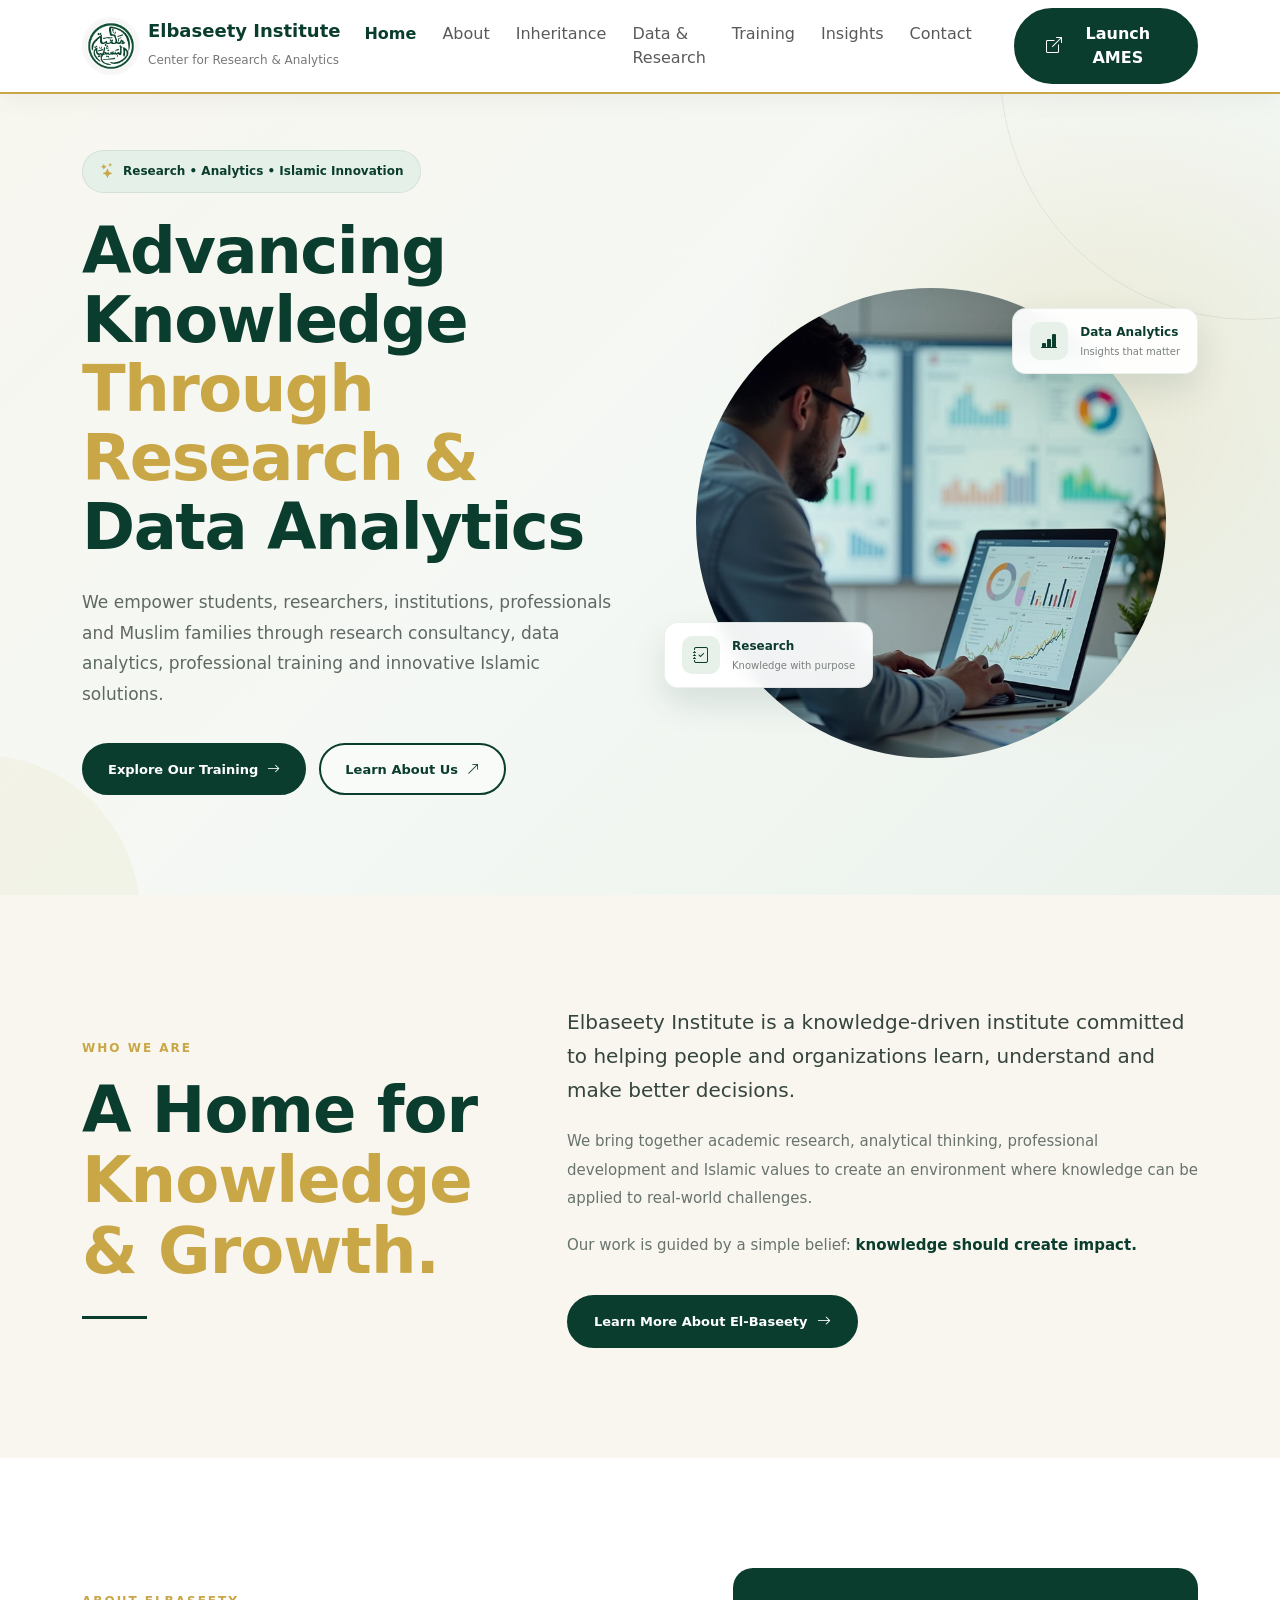
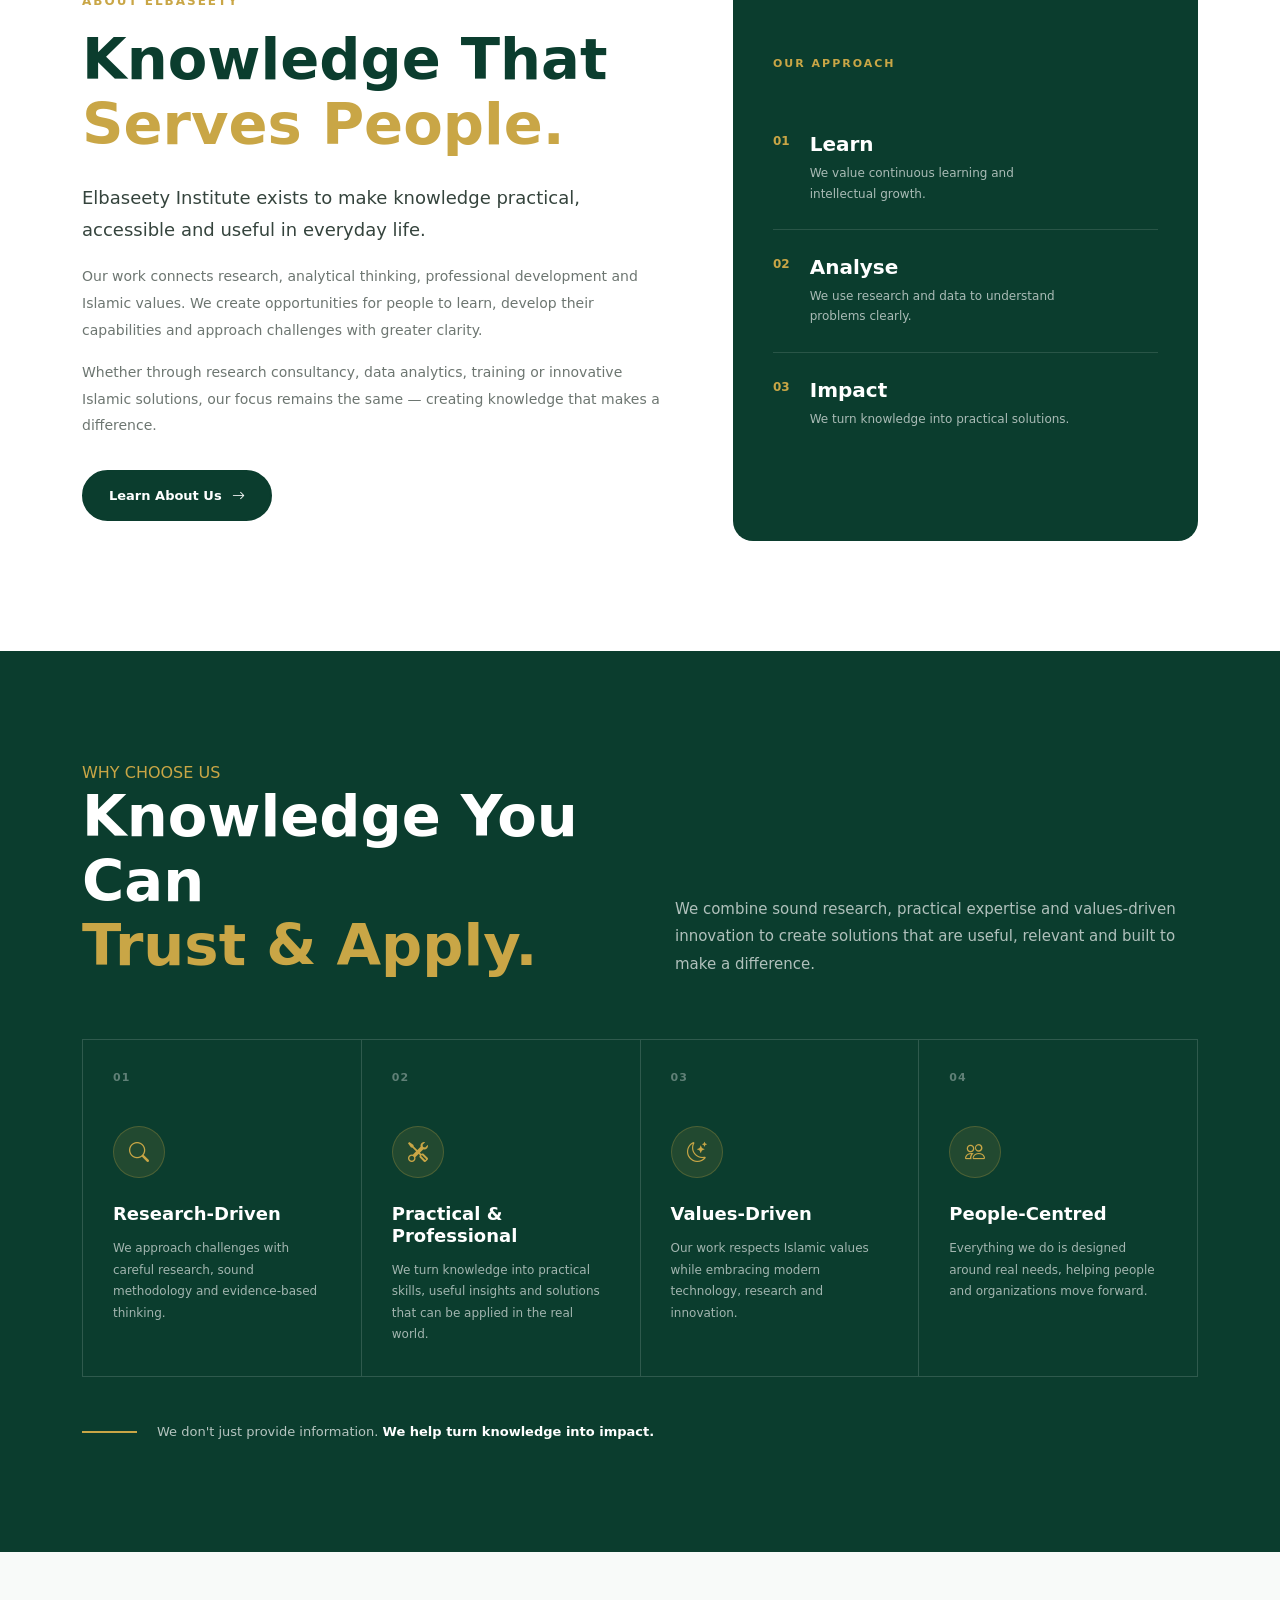
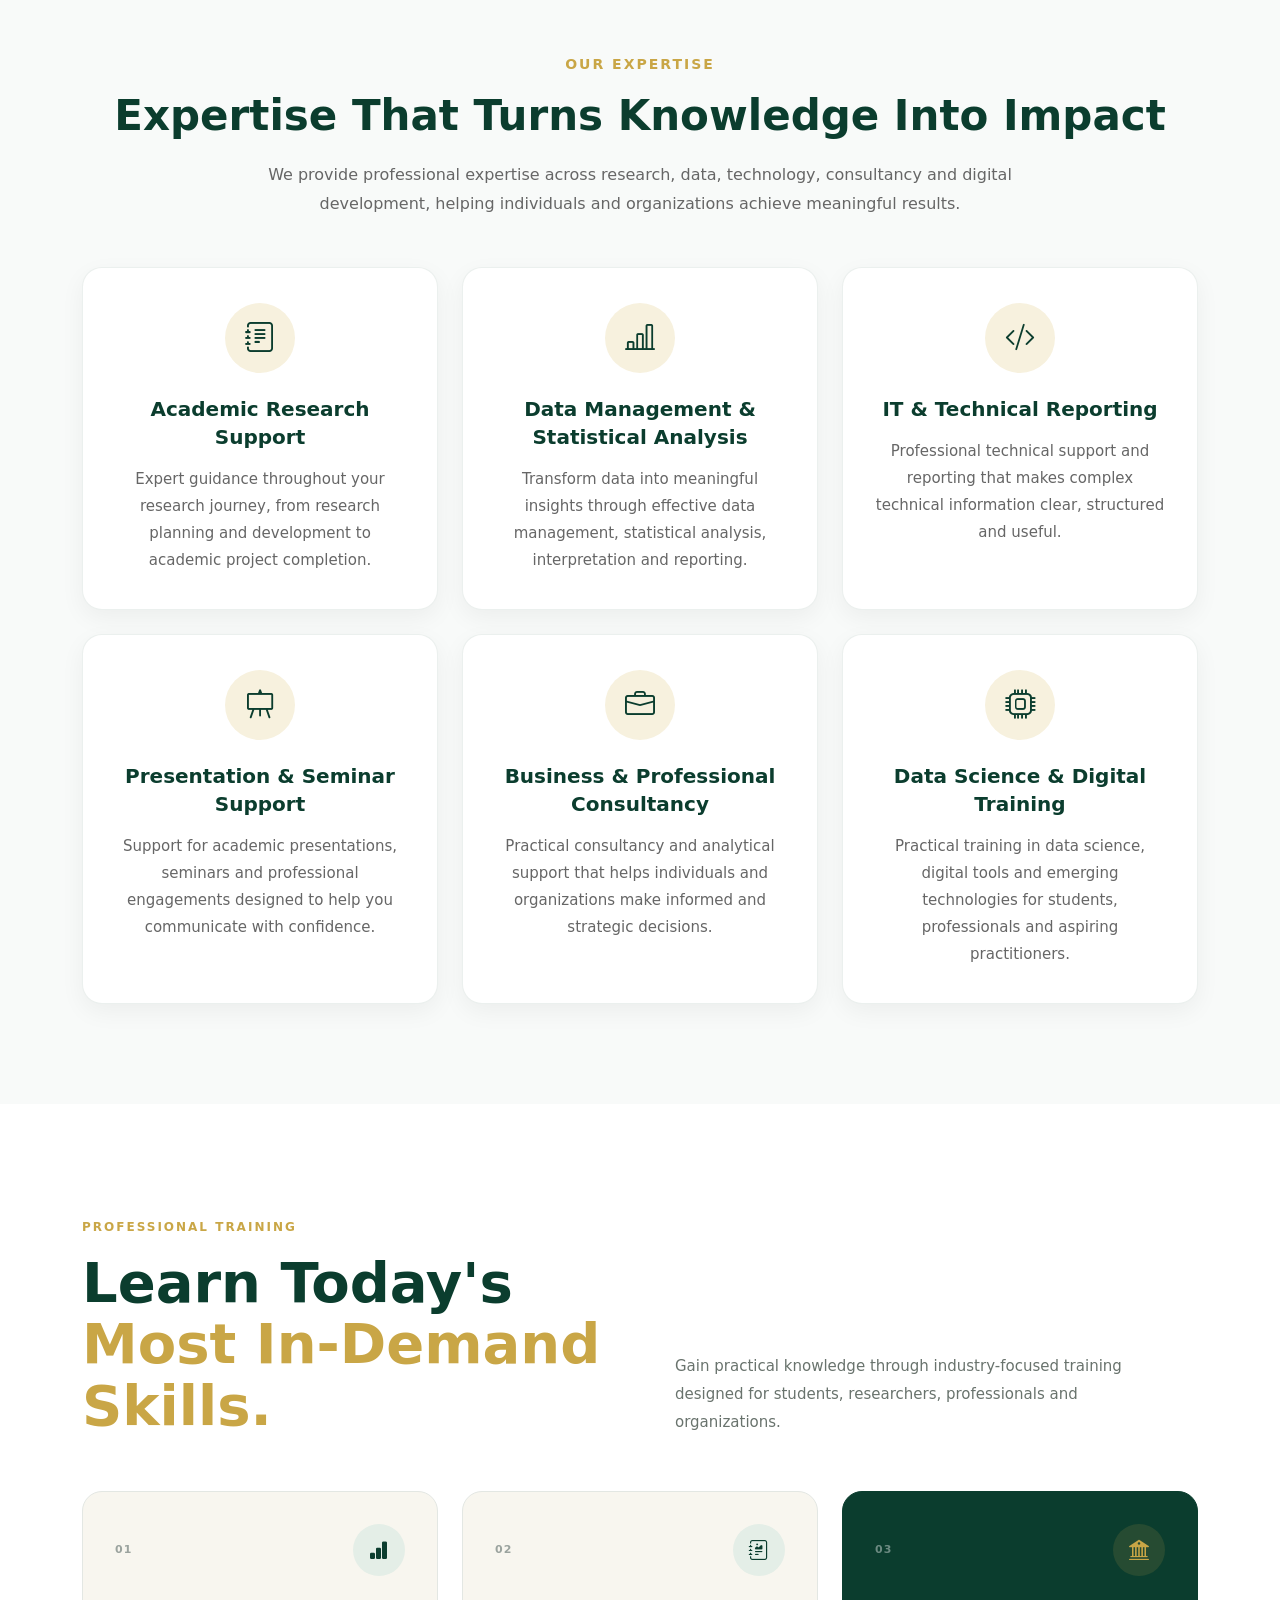
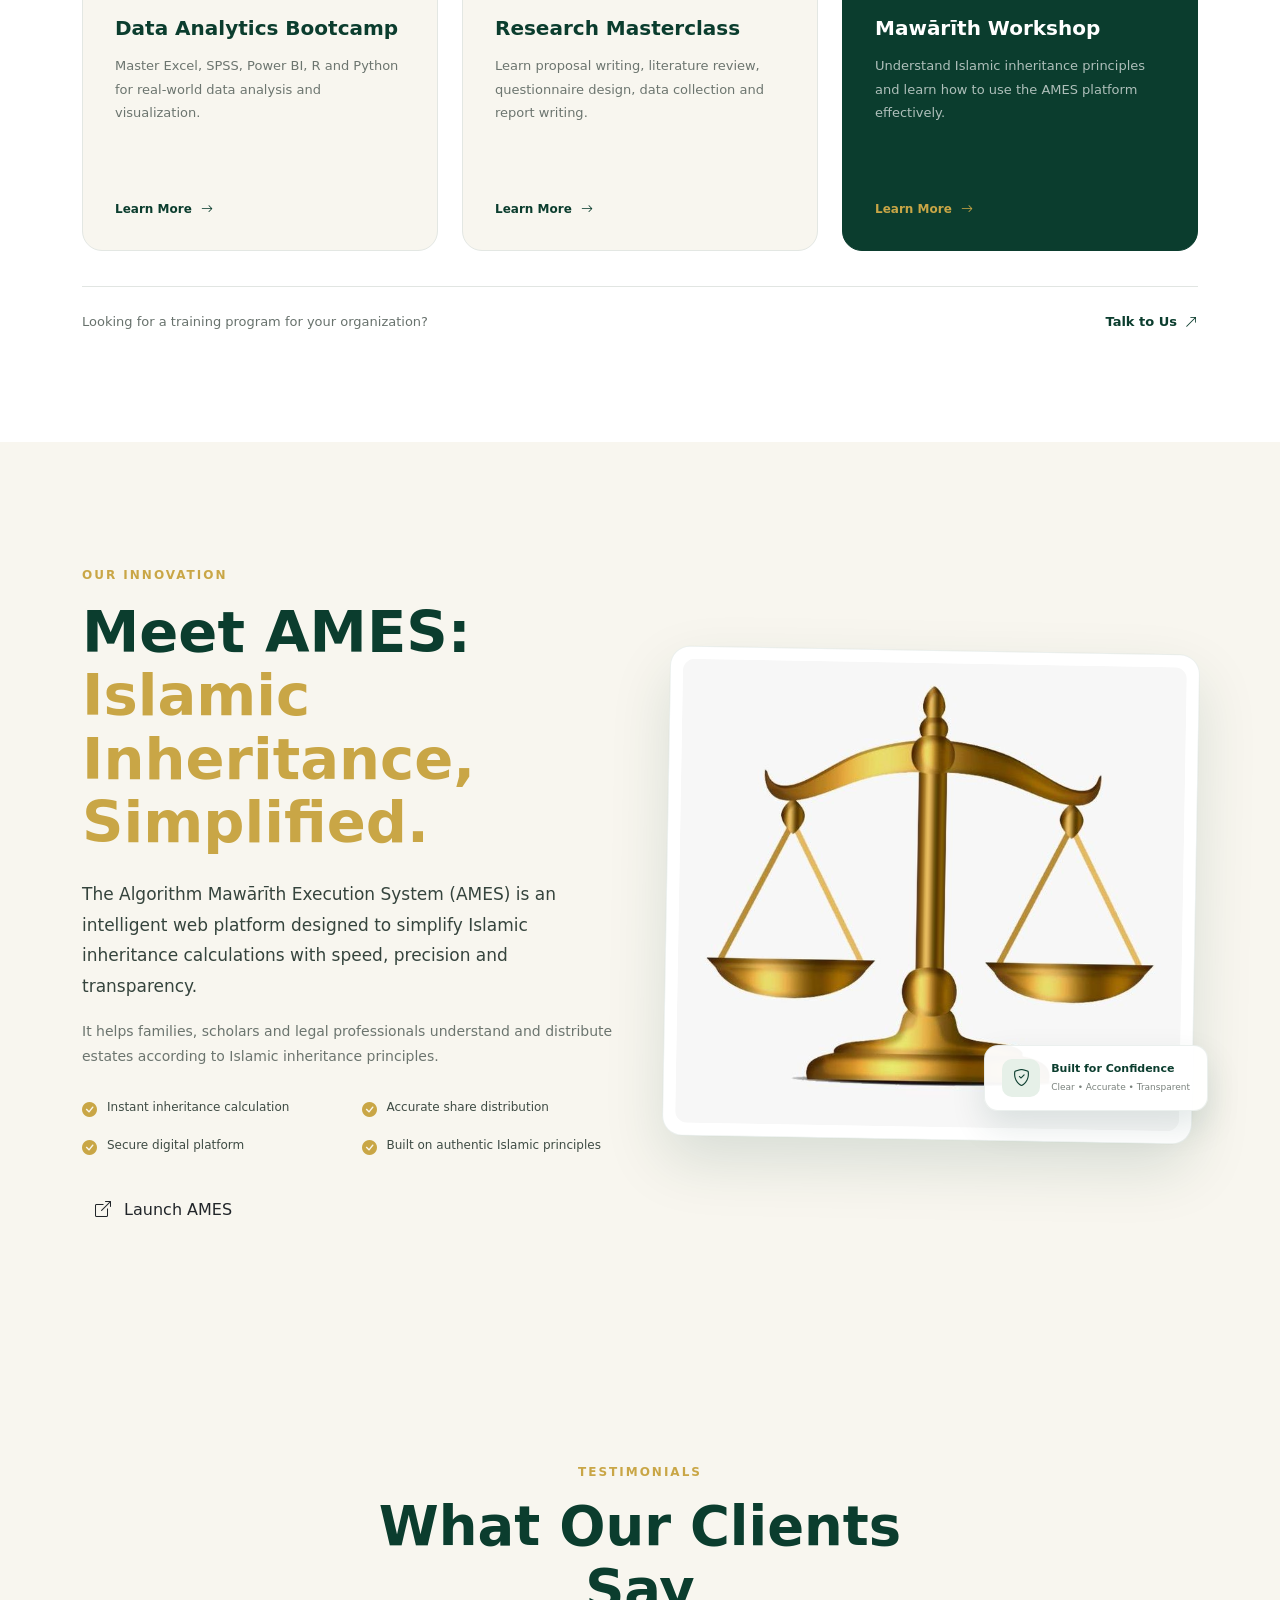
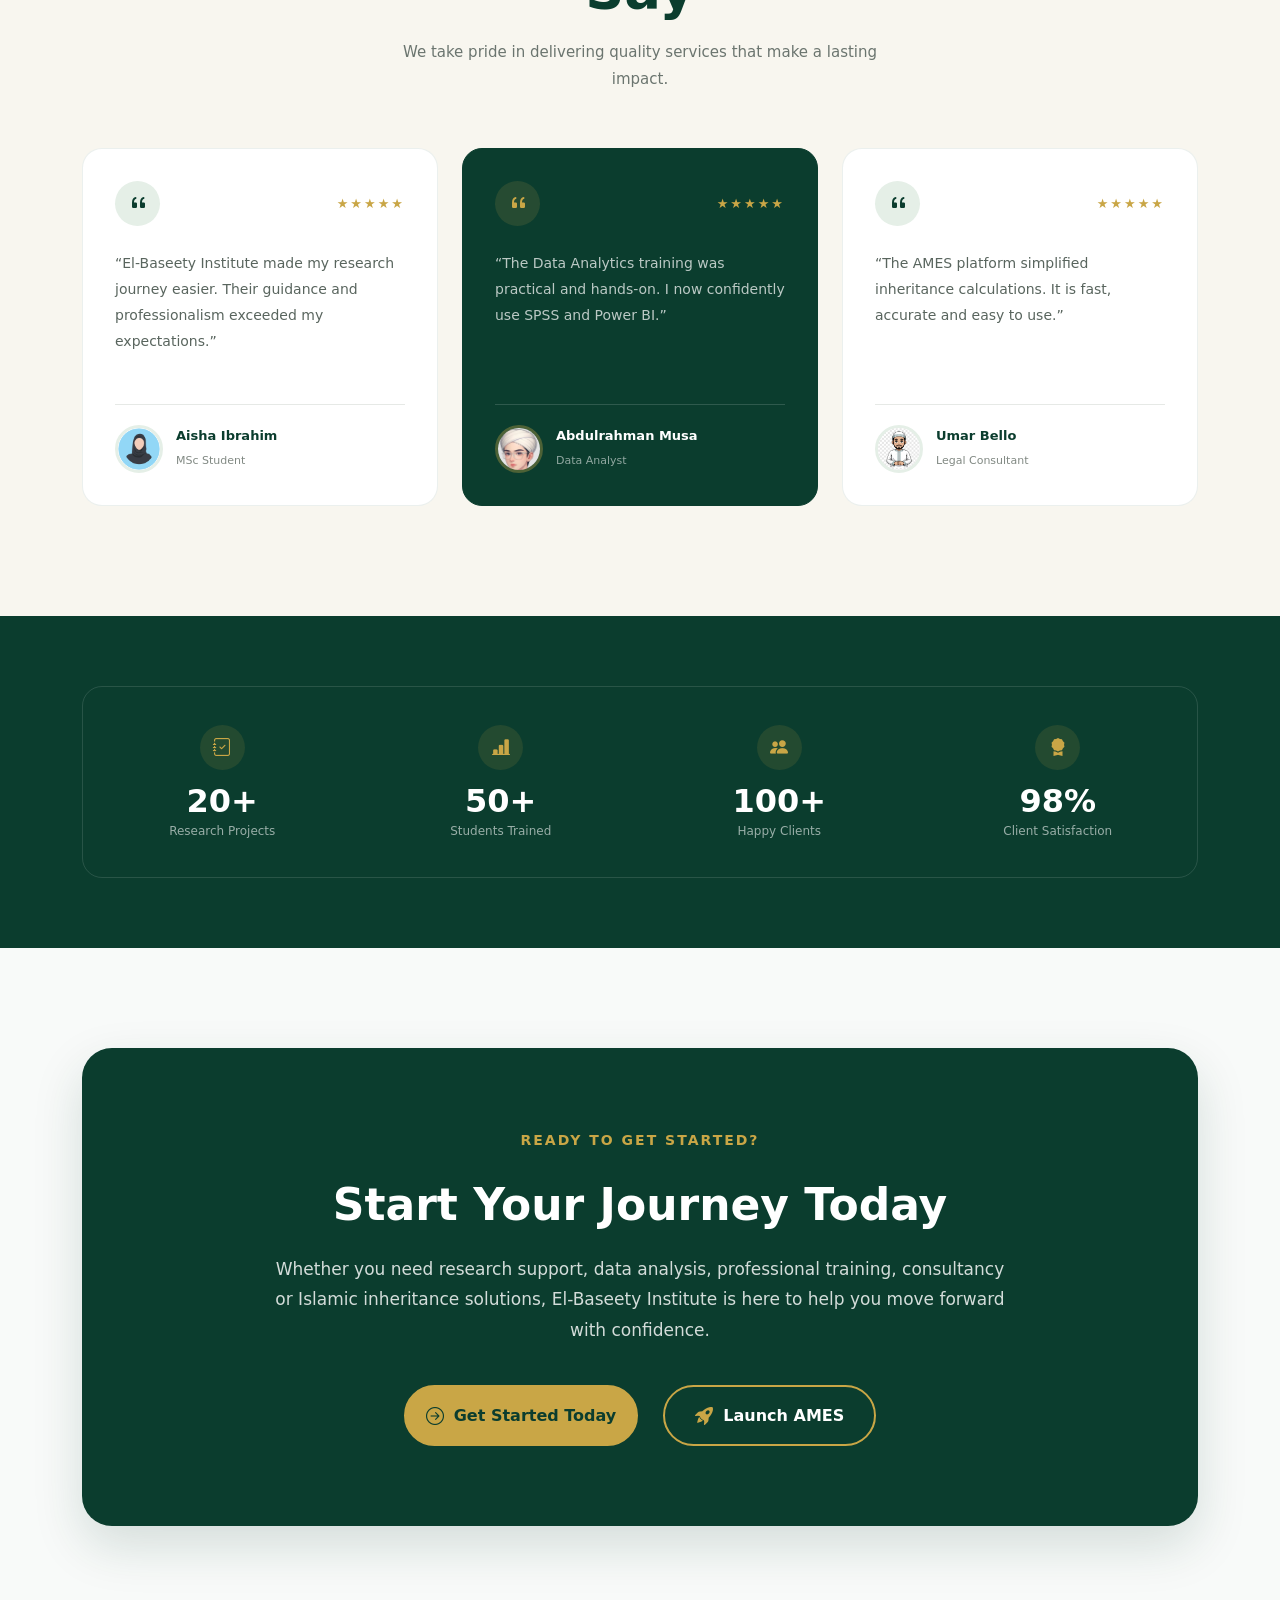
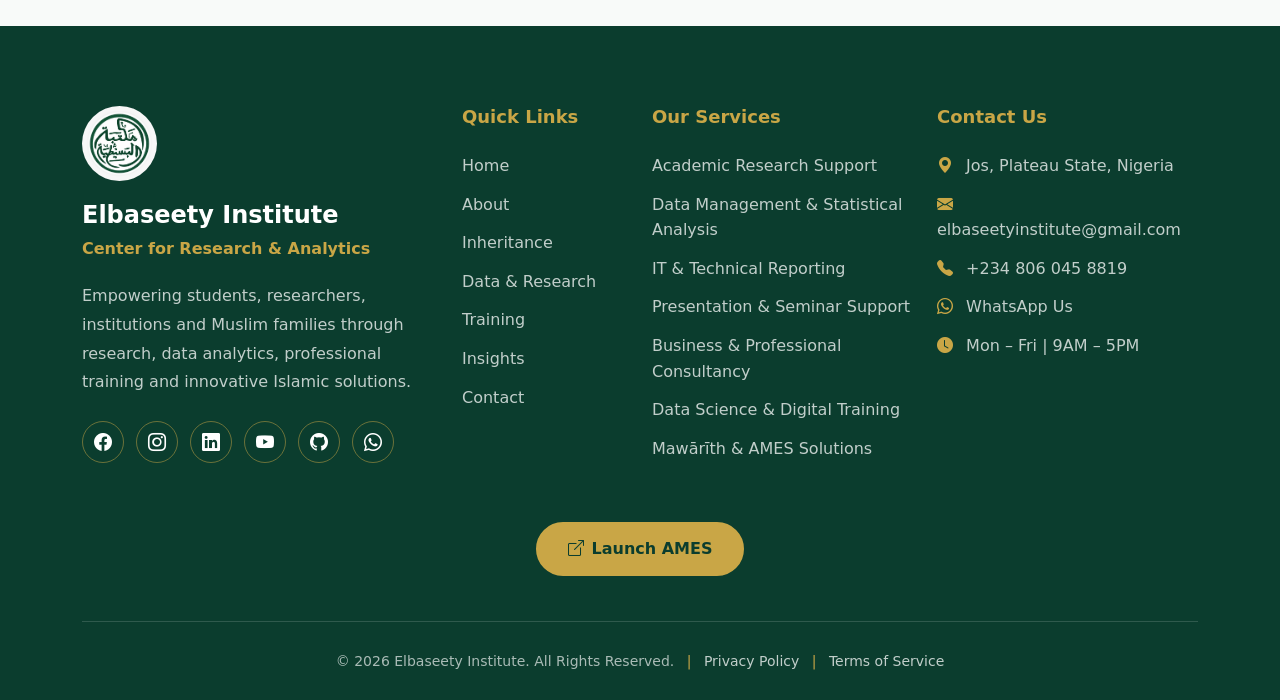
==== commit 1ce06b27: "Update website pages and improve design" ====
--- a/index.html
+++ b/index.html
@@ -163,10 +163,10 @@
 
                 <div class="hero-buttons">
 
-                    <a href="services.html"
+                    <a href="Training.html"
                         class="btn-primary-custom">
 
-                        Explore Our Services
+                        Explore Our Training
 
                         <i class="bi bi-arrow-right"></i>
 
